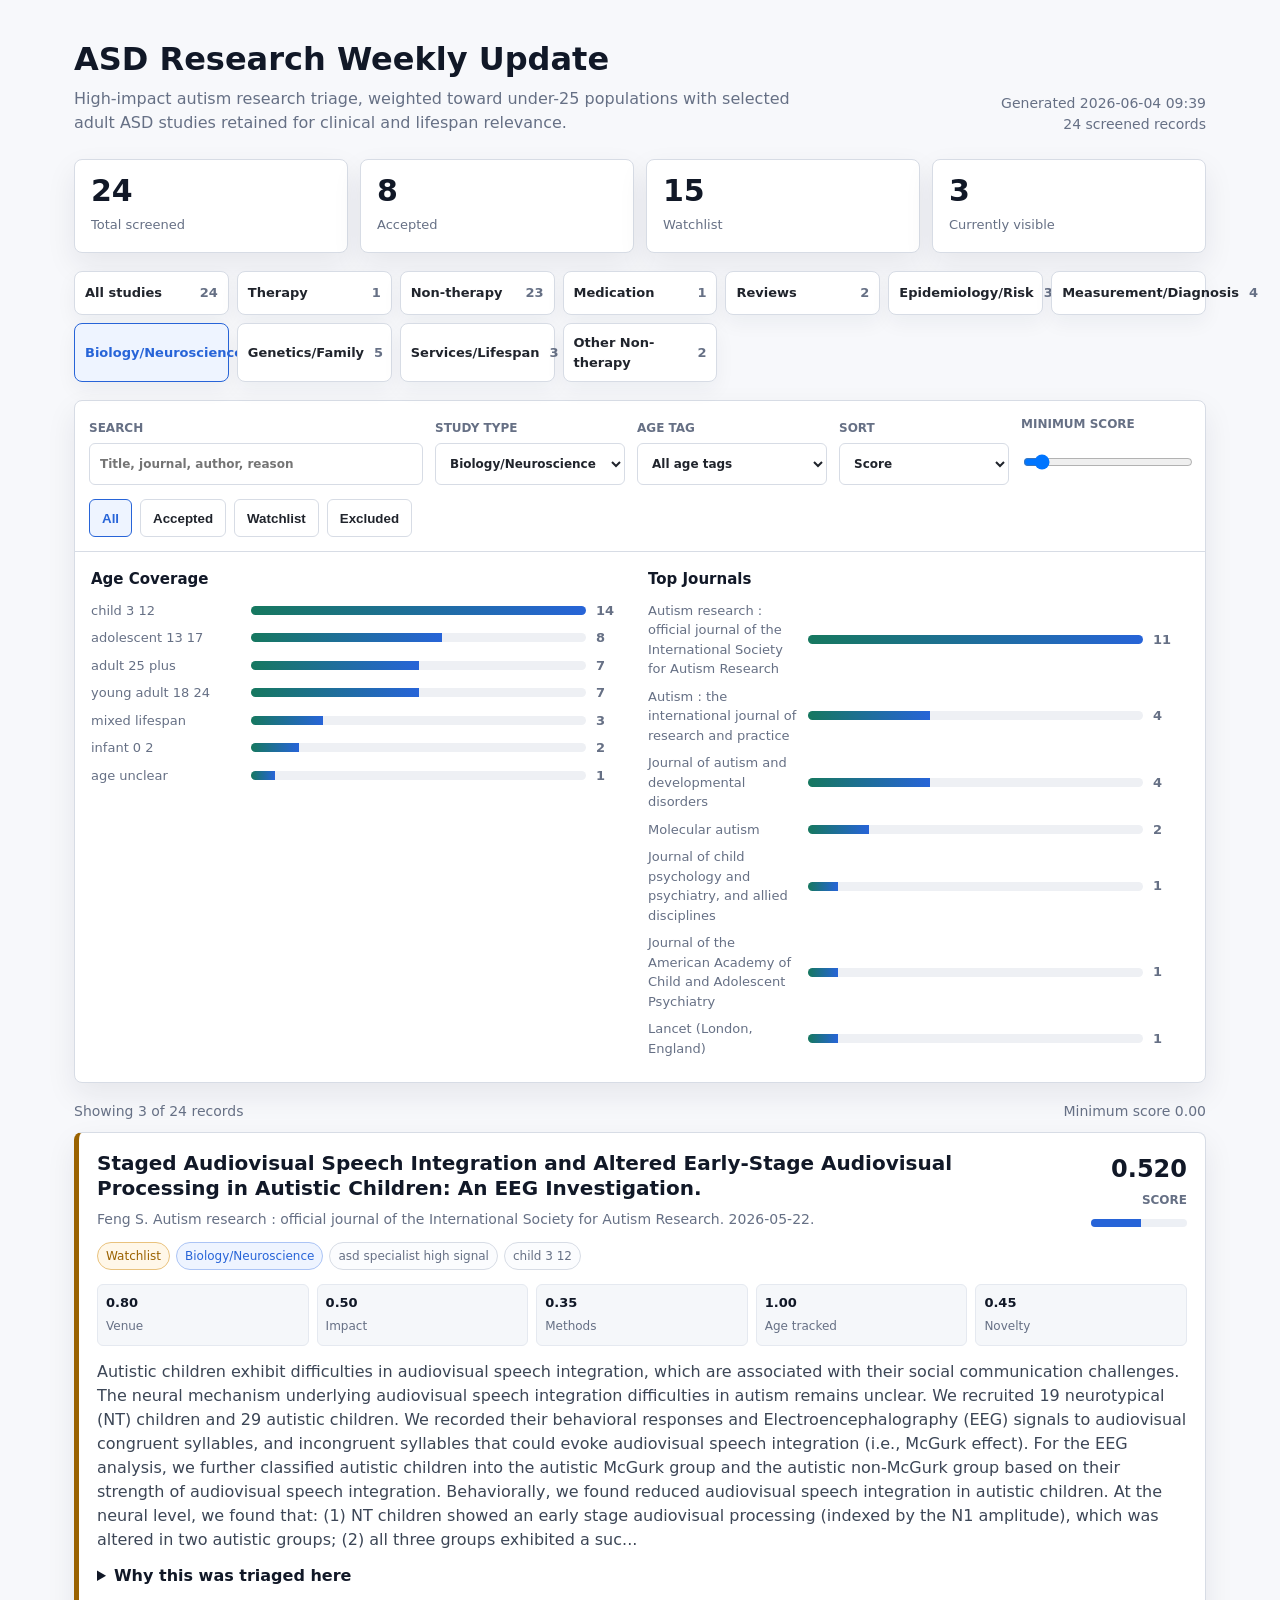
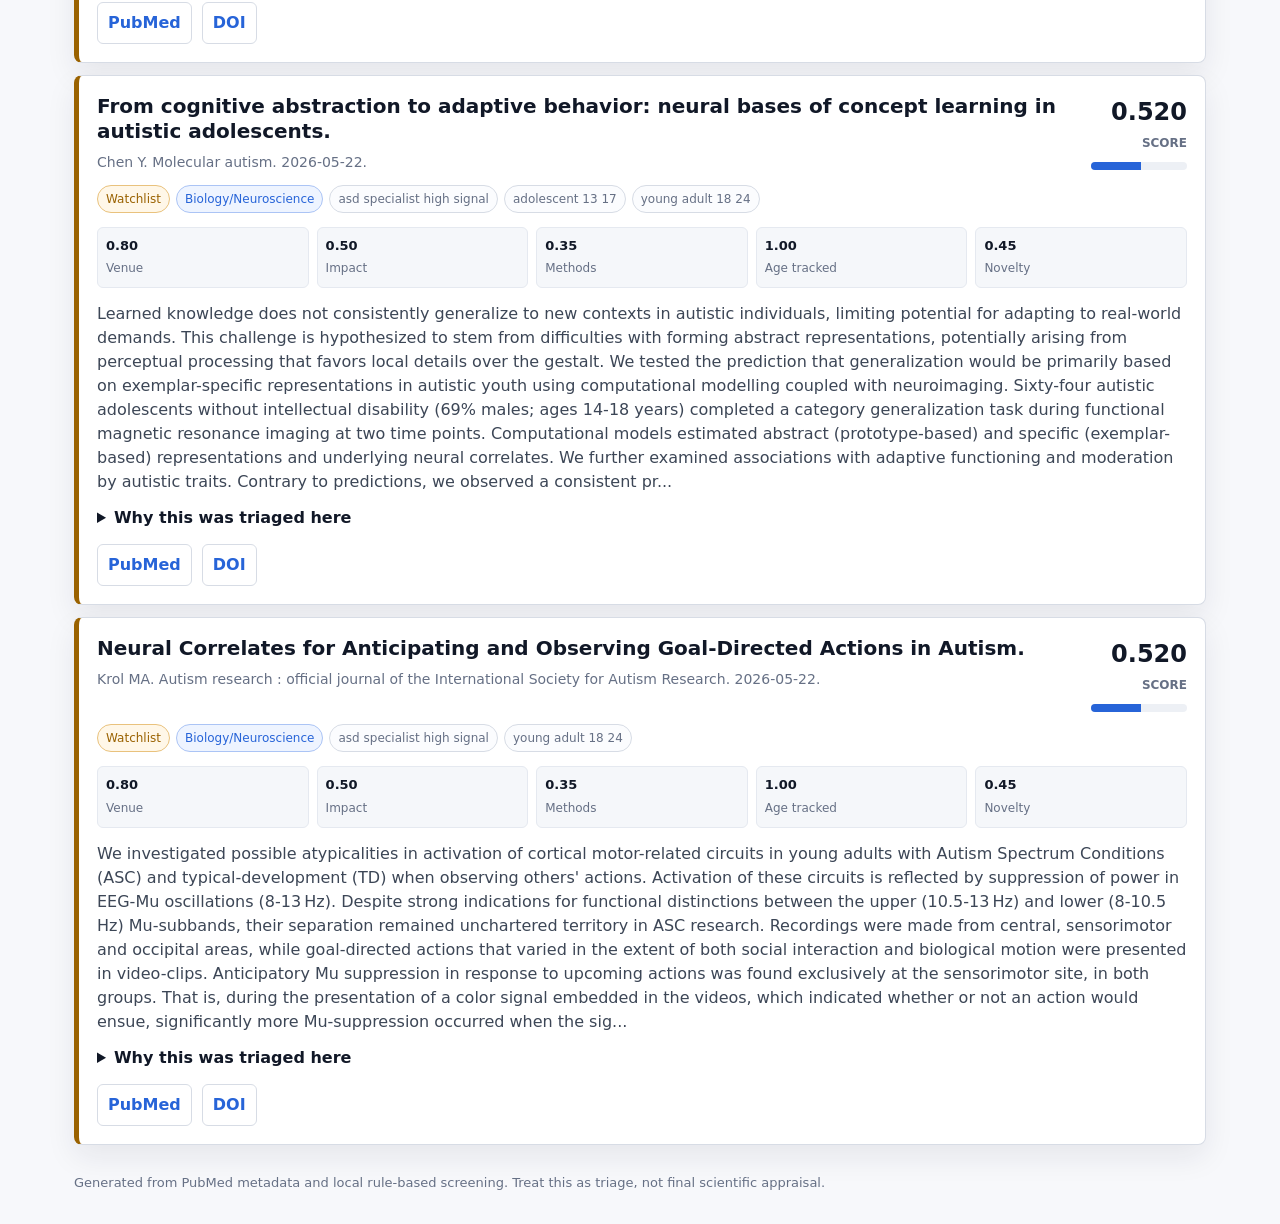
==== site/topics/biology-neuroscience/index.html @ d4d1366d "Add study type topic pages" ====
<!doctype html>
<html lang="en">
<head>
  <meta charset="utf-8">
  <meta name="viewport" content="width=device-width, initial-scale=1">
  <title>ASD Research Weekly Update: Biology/Neuroscience</title>
  <style>
    :root {
      --bg: #f7f8fb;
      --surface: #ffffff;
      --text: #20242c;
      --muted: #667085;
      --line: #d7dce5;
      --blue: #2764d8;
      --green: #16785f;
      --amber: #9a6200;
      --red: #b13d3d;
      --ink: #111827;
      --shadow: 0 12px 30px rgba(21, 31, 51, 0.08);
    }
    * { box-sizing: border-box; }
    body {
      margin: 0;
      background: var(--bg);
      color: var(--text);
      font-family: Inter, ui-sans-serif, system-ui, -apple-system, BlinkMacSystemFont, "Segoe UI", sans-serif;
      line-height: 1.5;
    }
    a { color: var(--blue); text-decoration: none; }
    a:hover { text-decoration: underline; }
    .shell { max-width: 1180px; margin: 0 auto; padding: 24px; }
    header {
      display: grid;
      grid-template-columns: minmax(0, 1.4fr) minmax(280px, 0.6fr);
      gap: 24px;
      align-items: end;
      padding: 18px 0 24px;
    }
    h1 { margin: 0; color: var(--ink); font-size: 32px; line-height: 1.1; letter-spacing: 0; }
    .subtitle { margin: 10px 0 0; color: var(--muted); max-width: 760px; }
    .meta { color: var(--muted); font-size: 14px; text-align: right; }
    .summary {
      display: grid;
      grid-template-columns: repeat(4, minmax(0, 1fr));
      gap: 12px;
      margin-bottom: 18px;
    }
    .metric {
      background: var(--surface);
      border: 1px solid var(--line);
      border-radius: 8px;
      padding: 16px;
      box-shadow: var(--shadow);
    }
    .metric b { display: block; color: var(--ink); font-size: 30px; line-height: 1; margin-bottom: 6px; }
    .metric span { color: var(--muted); font-size: 13px; }
    .panel {
      background: var(--surface);
      border: 1px solid var(--line);
      border-radius: 8px;
      box-shadow: var(--shadow);
      margin-bottom: 18px;
    }
    .tools {
      display: grid;
      grid-template-columns: minmax(220px, 1fr) 190px 190px 170px 170px;
      gap: 12px;
      padding: 14px;
      align-items: end;
    }
    .topic-nav {
      display: grid;
      grid-template-columns: repeat(auto-fit, minmax(150px, 1fr));
      gap: 8px;
      margin-bottom: 18px;
    }
    .topic-link {
      display: flex;
      justify-content: space-between;
      gap: 10px;
      align-items: center;
      min-height: 44px;
      padding: 9px 10px;
      background: var(--surface);
      border: 1px solid var(--line);
      border-radius: 8px;
      color: var(--text);
      box-shadow: 0 8px 20px rgba(21, 31, 51, 0.05);
    }
    .topic-link:hover { text-decoration: none; border-color: var(--blue); }
    .topic-link.active { border-color: var(--blue); background: #eef4ff; color: var(--blue); }
    .topic-link span { font-weight: 800; font-size: 13px; }
    .topic-link b { font-size: 13px; color: var(--muted); }
    label { display: grid; gap: 6px; color: var(--muted); font-size: 12px; font-weight: 700; text-transform: uppercase; }
    input, select {
      width: 100%;
      min-height: 42px;
      border: 1px solid var(--line);
      border-radius: 6px;
      padding: 9px 10px;
      color: var(--text);
      background: #fff;
      font: inherit;
    }
    .tabs { display: flex; flex-wrap: wrap; gap: 8px; padding: 0 14px 14px; }
    .tab {
      border: 1px solid var(--line);
      background: #fff;
      color: var(--text);
      min-height: 38px;
      border-radius: 6px;
      padding: 8px 12px;
      cursor: pointer;
      font-weight: 700;
    }
    .tab[aria-pressed="true"] { border-color: var(--blue); color: var(--blue); background: #eef4ff; }
    .chart { display: grid; grid-template-columns: 1fr 1fr; gap: 16px; padding: 16px; border-top: 1px solid var(--line); }
    .chart h2 { margin: 0 0 10px; font-size: 15px; color: var(--ink); }
    .bar-row { display: grid; grid-template-columns: 150px 1fr 36px; gap: 10px; align-items: center; margin: 8px 0; font-size: 13px; color: var(--muted); }
    .bar-track { height: 9px; background: #eef0f4; border-radius: 999px; overflow: hidden; }
    .bar { height: 100%; background: linear-gradient(90deg, var(--green), var(--blue)); }
    .result-line { display: flex; justify-content: space-between; gap: 16px; color: var(--muted); font-size: 14px; margin: 16px 0 10px; }
    .papers { display: grid; gap: 12px; }
    .paper {
      background: var(--surface);
      border: 1px solid var(--line);
      border-left: 5px solid var(--blue);
      border-radius: 8px;
      padding: 18px;
      box-shadow: var(--shadow);
    }
    .paper[data-bucket="accepted"] { border-left-color: var(--green); }
    .paper[data-bucket="watchlist"] { border-left-color: var(--amber); }
    .paper[data-bucket="excluded"] { border-left-color: var(--red); }
    .paper-head { display: grid; grid-template-columns: minmax(0, 1fr) 96px; gap: 16px; align-items: start; }
    .paper h2 { margin: 0; color: var(--ink); font-size: 20px; line-height: 1.25; letter-spacing: 0; }
    .citation { margin: 8px 0 0; color: var(--muted); font-size: 14px; }
    .score { text-align: right; }
    .score strong { display: block; font-size: 24px; color: var(--ink); }
    .score span { color: var(--muted); font-size: 12px; text-transform: uppercase; font-weight: 700; }
    .score-meter { margin-top: 8px; height: 8px; background: #edf0f5; border-radius: 999px; overflow: hidden; }
    .score-meter div { height: 100%; background: var(--blue); }
    .badges { display: flex; flex-wrap: wrap; gap: 6px; margin: 12px 0; }
    .badge { border: 1px solid var(--line); border-radius: 999px; padding: 4px 8px; font-size: 12px; color: var(--muted); background: #fbfcfe; }
    .badge.accepted { color: var(--green); border-color: #9ed5c5; background: #ecf8f4; }
    .badge.watchlist { color: var(--amber); border-color: #e9c27d; background: #fff7e8; }
    .badge.excluded { color: var(--red); border-color: #e6aaa7; background: #fff0f0; }
    .badge.study-type { color: var(--blue); border-color: #abc4f5; background: #eef4ff; }
    .breakdown { display: grid; grid-template-columns: repeat(5, minmax(0, 1fr)); gap: 8px; margin: 14px 0; }
    .breakdown div { background: #f5f7fa; border: 1px solid #e5e9f0; border-radius: 6px; padding: 8px; min-width: 0; }
    .breakdown b { display: block; font-size: 13px; color: var(--ink); }
    .breakdown span { color: var(--muted); font-size: 12px; }
    details { margin-top: 12px; }
    summary { cursor: pointer; font-weight: 800; color: var(--ink); }
    .reasons { margin: 8px 0 0; padding-left: 20px; color: var(--muted); }
    .abstract { color: #3c4656; margin: 12px 0 0; }
    .links { display: flex; flex-wrap: wrap; gap: 10px; margin-top: 14px; }
    .links a { border: 1px solid var(--line); border-radius: 6px; padding: 8px 10px; background: #fff; font-weight: 700; }
    .empty { padding: 32px; background: var(--surface); border: 1px solid var(--line); border-radius: 8px; text-align: center; color: var(--muted); }
    footer { color: var(--muted); font-size: 13px; padding: 28px 0 8px; }
    @media (max-width: 860px) {
      .shell { padding: 16px; }
      header, .summary, .chart, .tools, .paper-head, .breakdown { grid-template-columns: 1fr; }
      .meta, .score { text-align: left; }
      h1 { font-size: 27px; }
      .bar-row { grid-template-columns: 120px 1fr 32px; }
    }
  </style>
</head>
<body>
  <div class="shell">
    <header>
      <div>
        <h1>ASD Research Weekly Update</h1>
        <p class="subtitle">High-impact autism research triage, weighted toward under-25 populations with selected adult ASD studies retained for clinical and lifespan relevance.</p>
      </div>
      <div class="meta">
        <div>Generated 2026-06-04 09:39</div>
        <div>24 screened records</div>
      </div>
    </header>

    <section class="summary" aria-label="Screening summary">
      <div class="metric"><b>24</b><span>Total screened</span></div>
      <div class="metric"><b>8</b><span>Accepted</span></div>
      <div class="metric"><b>15</b><span>Watchlist</span></div>
      <div class="metric"><b id="visibleCount">24</b><span>Currently visible</span></div>
    </section>

    <nav class="topic-nav" aria-label="Study type pages">
      <a class="topic-link" href="../../" title="Every screened paper"><span>All studies</span><b>24</b></a>
<a class="topic-link" href="../../topics/therapy/" title="Behavioral, psychosocial, parent, school, or skills interventions"><span>Therapy</span><b>1</b></a>
<a class="topic-link" href="../../topics/non-therapy/" title="Medication, mechanisms, epidemiology, biomarkers, and services"><span>Non-therapy</span><b>23</b></a>
<a class="topic-link" href="../../topics/medication/" title="Drug, pharmacology, dose, and placebo-controlled medication studies"><span>Medication</span><b>1</b></a>
<a class="topic-link" href="../../topics/review-synthesis/" title="Systematic reviews, meta-analyses, and evidence syntheses"><span>Reviews</span><b>2</b></a>
<a class="topic-link" href="../../topics/epidemiology-risk/" title="Population, registry, exposure, prevalence, burden, and outcome studies"><span>Epidemiology/Risk</span><b>3</b></a>
<a class="topic-link" href="../../topics/measurement-diagnosis/" title="Screening, scales, diagnosis, validation, and phenotyping"><span>Measurement/Diagnosis</span><b>4</b></a>
<a class="topic-link active" href="../../topics/biology-neuroscience/" title="Brain, EEG, imaging, sensory, biomarker, and mechanism studies"><span>Biology/Neuroscience</span><b>3</b></a>
<a class="topic-link" href="../../topics/genetics-family/" title="Genetics, familial liability, and intergenerational studies"><span>Genetics/Family</span><b>5</b></a>
<a class="topic-link" href="../../topics/services-lifespan/" title="Healthcare, education, employment, quality of life, and adult-life studies"><span>Services/Lifespan</span><b>3</b></a>
<a class="topic-link" href="../../topics/other-non-therapy/" title="Relevant ASD studies outside the main non-therapy buckets"><span>Other Non-therapy</span><b>2</b></a>
    </nav>

    <section class="panel" aria-label="Research filters">
      <div class="tools">
        <label>Search
          <input id="searchInput" type="search" placeholder="Title, journal, author, reason">
        </label>
        <label>Study Type
          <select id="studyTypeFilter"></select>
        </label>
        <label>Age Tag
          <select id="ageFilter"></select>
        </label>
        <label>Sort
          <select id="sortSelect">
            <option value="score">Score</option>
            <option value="date">Publication date</option>
            <option value="journal">Journal</option>
          </select>
        </label>
        <label>Minimum Score
          <input id="scoreFilter" type="range" min="0" max="1" step="0.05" value="0">
        </label>
      </div>
      <div class="tabs" aria-label="Bucket filters">
        <button class="tab" data-bucket="all" aria-pressed="true">All</button>
        <button class="tab" data-bucket="accepted" aria-pressed="false">Accepted</button>
        <button class="tab" data-bucket="watchlist" aria-pressed="false">Watchlist</button>
        <button class="tab" data-bucket="excluded" aria-pressed="false">Excluded</button>
      </div>
      <div class="chart" aria-label="Screening charts">
        <div>
          <h2>Age Coverage</h2>
          <div id="ageChart"></div>
        </div>
        <div>
          <h2>Top Journals</h2>
          <div id="journalChart"></div>
        </div>
      </div>
    </section>

    <div class="result-line">
      <span id="filterSummary">Showing all records</span>
      <span id="scoreSummary">Minimum score 0.00</span>
    </div>

    <main id="paperList" class="papers" aria-live="polite"></main>
    <footer>Generated from PubMed metadata and local rule-based screening. Treat this as triage, not final scientific appraisal.</footer>
  </div>

  <script>
    window.RESEARCH_DATA = {"generated_at": "2026-06-04 09:39", "source_report": "reports/latest-weekly-digest.md", "counts": {"total": 24, "accepted": 8, "watchlist": 15, "excluded": 1}, "age_tags": [["child_3_12", 14], ["adolescent_13_17", 8], ["adult_25_plus", 7], ["young_adult_18_24", 7], ["mixed_lifespan", 3], ["infant_0_2", 2], ["age_unclear", 1]], "study_types": [{"slug": "all", "label": "All studies", "description": "Every screened paper", "count": 24}, {"slug": "therapy", "label": "Therapy", "description": "Behavioral, psychosocial, parent, school, or skills interventions", "count": 1}, {"slug": "non-therapy", "label": "Non-therapy", "description": "Medication, mechanisms, epidemiology, biomarkers, and services", "count": 23}, {"slug": "medication", "label": "Medication", "description": "Drug, pharmacology, dose, and placebo-controlled medication studies", "count": 1}, {"slug": "review-synthesis", "label": "Reviews", "description": "Systematic reviews, meta-analyses, and evidence syntheses", "count": 2}, {"slug": "epidemiology-risk", "label": "Epidemiology/Risk", "description": "Population, registry, exposure, prevalence, burden, and outcome studies", "count": 3}, {"slug": "measurement-diagnosis", "label": "Measurement/Diagnosis", "description": "Screening, scales, diagnosis, validation, and phenotyping", "count": 4}, {"slug": "biology-neuroscience", "label": "Biology/Neuroscience", "description": "Brain, EEG, imaging, sensory, biomarker, and mechanism studies", "count": 3}, {"slug": "genetics-family", "label": "Genetics/Family", "description": "Genetics, familial liability, and intergenerational studies", "count": 5}, {"slug": "services-lifespan", "label": "Services/Lifespan", "description": "Healthcare, education, employment, quality of life, and adult-life studies", "count": 3}, {"slug": "other-non-therapy", "label": "Other Non-therapy", "description": "Relevant ASD studies outside the main non-therapy buckets", "count": 2}], "top_journals": [["Autism research : official journal of the International Society for Autism Research", 11], ["Autism : the international journal of research and practice", 4], ["Journal of autism and developmental disorders", 4], ["Molecular autism", 2], ["Journal of child psychology and psychiatry, and allied disciplines", 1], ["Journal of the American Academy of Child and Adolescent Psychiatry", 1], ["Lancet (London, England)", 1]], "papers": [{"pmid": "42162607", "doi": "10.1016/j.jaac.2026.05.007", "title": "Pimavanserin for Irritability in Children and Adolescents With Autism Spectrum Disorder: Phase 2 Randomized Trial.", "journal": "Journal of the American Academy of Child and Adolescent Psychiatry", "journal_tier": "top_clinical_pediatric_psychiatry", "publication_date": "2026-05-19", "url": "https://pubmed.ncbi.nlm.nih.gov/42162607/", "authors": ["Bugarski-Kirola D", "Hofbauer RK", "Sameljak S", "Marco EJ", "Sumi\u0142a A", "Darwish M", "Ortiz S", "Liu IY", "Nunez R", "Zhang PH", "Arango C"], "first_author": "Bugarski-Kirola D", "publication_types": ["Journal Article"], "study_type_slug": "medication", "study_type_label": "Medication", "study_type_group": "non_therapy", "study_type_reason": "medication/pharmacology signal", "bucket": "accepted", "included": true, "overall_score": 0.9, "venue_score": 0.92, "article_impact_score": 0.85, "methods_quality_score": 1.0, "age_relevance_score": 1.0, "novelty_score": 0.6, "age_tags": ["adolescent_13_17", "child_3_12"], "reasons": ["journal tier top_clinical_pediatric_psychiatry: Journal of the American Academy of Child and Adolescent Psychiatry", "title/abstract indicates randomized trial", "study design signal: randomized", "matches primary under-25 interest", "novelty/importance signals: randomized"], "abstract_excerpt": "This study evaluated the efficacy and safety of pimavanserin in children and adolescents with irritability associated with autism spectrum disorder (ASD).\nIn this phase 2, randomized, double-masked, placebo-controlled study (NCT05523895), patients were randomized 1:1:1 to low-dose pimavanserin (5-12 years, 10 mg/day; 13-17 years, 20 mg/day), high-dose pimavanserin (5-12 years, 20 mg/day; 13-17 years, 34 mg/day), or placebo for 6 weeks, followed by a 30-day follow-up period. The primary endpoint was the change from baseline at week 6 in the caregiver-rated Aberrant Behavior Checklist-Irritability (ABC-I) subscale score. Key secondary endpoints included week 6 change from baseline in CGI-Severity irritability score, CGI-Improvement irritability score, Repetitive Behavior Scale-Revised, Vineland Adaptive Behavior Scales-Socialization subscale score, and the Caregiver Strain Questionnaire. Treatment-emergent adverse events (TEAEs) were assessed.\nA total of 216 (93.1%) randomized patients c...", "screened_at": "2026-06-04 16:30:35"}, {"pmid": "42167272", "doi": "10.1016/S0140-6736(26)00519-2", "title": "Updated trends in the global prevalence and burden of mental disorders, 1990-2023: a systematic analysis for the Global Burden of Disease Study 2023.", "journal": "Lancet (London, England)", "journal_tier": "elite_general_or_translational", "publication_date": "2026-05-23", "url": "https://pubmed.ncbi.nlm.nih.gov/42167272/", "authors": ["GBD 2023 Mental Disorder Collaborators"], "first_author": "GBD 2023 Mental Disorder Collaborators", "publication_types": ["Journal Article", "Systematic Review"], "study_type_slug": "review-synthesis", "study_type_label": "Reviews", "study_type_group": "non_therapy", "study_type_reason": "review or synthesis signal", "bucket": "accepted", "included": true, "overall_score": 0.875, "venue_score": 1.0, "article_impact_score": 0.8, "methods_quality_score": 0.95, "age_relevance_score": 0.3, "novelty_score": 0.45, "age_tags": ["age_unclear"], "reasons": ["journal tier elite_general_or_translational: Lancet (London, England)", "publication type is systematic review", "study design signal: systematic review", "age group unclear from title/abstract", "no strong novelty signal in local MVP"], "abstract_excerpt": "The 2023 iteration of the Global Burden of Diseases, Injuries, and Risk Factors Study (GBD) estimated prevalence, incidence, and health burden for 375 diseases and injuries, including 12 mental disorders. We assess past, current, and emerging trends in the prevalence and burden of mental disorders across sexes and age groups, for 21 regions, 204 countries and territories, and by Socio-demographic Index (SDI) quintile, from 1990 to 2023.\nMental disorders included in GBD 2023 were anxiety disorders, major depressive disorder, dysthymia, bipolar disorder, schizophrenia, autism spectrum disorders, conduct disorder, attention-deficit hyperactivity disorder, anorexia nervosa, bulimia nervosa, idiopathic developmental intellectual disability, and a residual category of other mental disorders. A literature review identified epidemiological data for each disorder. These were analysed via a Bayesian meta-regression to estimate prevalence by disorder, sex, age, location, and year. Disorder-specif...", "screened_at": "2026-06-04 16:30:35"}, {"pmid": "42144892", "doi": "10.1002/aur.70275", "title": "Auditory Sensitivity in Autism: A Systematic Review of Mismatch Negativity and Mismatch Field Responses.", "journal": "Autism research : official journal of the International Society for Autism Research", "journal_tier": "asd_specialist_high_signal", "publication_date": "2026-05-17", "url": "https://pubmed.ncbi.nlm.nih.gov/42144892/", "authors": ["Cacciato-Salcedo S", "Jaokar S", "Ingham NJ", "Malmierca MS", "Petrinovic MM"], "first_author": "Cacciato-Salcedo S", "publication_types": ["Journal Article", "Review"], "study_type_slug": "review-synthesis", "study_type_label": "Reviews", "study_type_group": "non_therapy", "study_type_reason": "review or synthesis signal", "bucket": "accepted", "included": true, "overall_score": 0.842, "venue_score": 0.8, "article_impact_score": 0.8, "methods_quality_score": 0.95, "age_relevance_score": 0.95, "novelty_score": 0.65, "age_tags": ["adolescent_13_17", "adult_25_plus", "child_3_12", "mixed_lifespan"], "reasons": ["journal tier asd_specialist_high_signal: Autism research : official journal of the International Society for Autism Research", "title/abstract indicates systematic review", "study design signal: systematic review", "mentions both under-25 and adult-relevant terms", "novelty/importance signals: longitudinal, biomarker"], "abstract_excerpt": "Auditory mismatch responses-mismatch negativity (MMN) and mismatch fields (MMF)-are well established electrophysiological markers of automatic auditory discrimination supported by short-term sensory memory. These responses, typically elicited using passive oddball paradigms, are increasingly used to investigate sensory and language processing in autism. This systematic review synthesizes findings from 55 studies comparing MMN and MMF responses in autistic and typically developing (TD) individuals across childhood, adolescence, and adulthood. Using the Synthesis Without Meta-analysis (SWiM) framework, we identified consistent evidence for smaller MMN amplitudes and reduced MMF power in autistic children and adolescents relative to TD peers, particularly in response to frequency, duration, and speech-based deviants. Studies also frequently reported longer mismatch latencies in autistic participants and associated these delays with language difficulties and heightened auditory sensitivity...", "screened_at": "2026-06-04 16:30:35"}, {"pmid": "42171963", "doi": "10.1007/s10803-026-07347-8", "title": "Risk of Autism Spectrum Disorder and Attention-Deficit/Hyperactivity Disorder in Children With Hypoxic-Ischemic Encephalopathy.", "journal": "Journal of autism and developmental disorders", "journal_tier": "asd_specialist_high_signal", "publication_date": "2026-05-22", "url": "https://pubmed.ncbi.nlm.nih.gov/42171963/", "authors": ["Chow SCW", "Wang Y", "Leung OLK", "Liang LS", "Soo MT", "Jalal K", "Wong SCM", "Lee TMC", "Tso WWY"], "first_author": "Chow SCW", "publication_types": ["Journal Article"], "study_type_slug": "epidemiology-risk", "study_type_label": "Epidemiology/Risk", "study_type_group": "non_therapy", "study_type_reason": "population, registry, exposure, or risk signal", "bucket": "accepted", "included": true, "overall_score": 0.786, "venue_score": 0.8, "article_impact_score": 0.75, "methods_quality_score": 0.85, "age_relevance_score": 1.0, "novelty_score": 0.6, "age_tags": ["child_3_12", "infant_0_2"], "reasons": ["journal tier asd_specialist_high_signal: Journal of autism and developmental disorders", "large dataset or consortium signal in title/abstract", "study design signal: cohort", "matches primary under-25 interest", "novelty/importance signals: population-based"], "abstract_excerpt": "This study investigated the risk of ASD and ADHD in children who have survived hypoxic-ischemic encephalopathy (HIE), one of the common conditions during birth resulting in neonatal brain injury.\nA population-based cohort study analyzed electronic medical records of term infants with HIE born in public hospital in Hong Kong from 1st January 2004 to 31st December 2018 with followed-up until 31st Dec 2024. The association of HIE with ADHD and ASD was examined using log-binomial regression models adjusting sequentially for age, sex, and socioeconomic status (SES).\nA total of 533,230 children were included of which 349 cases had a diagnosis of HIE. Compared to children without history of HIE, the RR of ADHD in children with HIE was 1.94 (CI 1.40-2.68, p\u2009\u003c\u20090.001) in the unadjusted model, 1.83 (CI 1.32, 2.52, p\u2009\u003c\u20090.001) when adjusting for age & sex, and 1.84 (CI 1.34, 2.55, p\u2009\u003c\u20090.001) when adjusting for age, sex and socioeconomic status (SES). The relationship between ASD and HIE did not rea...", "screened_at": "2026-06-04 16:30:35"}, {"pmid": "42171964", "doi": "10.1007/s10803-026-07363-8", "title": "Factor Structure and Longitudinal Measurement Invariance of the Psychopathology in Autism Checklist.", "journal": "Journal of autism and developmental disorders", "journal_tier": "asd_specialist_high_signal", "publication_date": "2026-05-22", "url": "https://pubmed.ncbi.nlm.nih.gov/42171964/", "authors": ["Kildahl AN", "Halvorsen MB", "Hellerud JMA", "Helverschou SB"], "first_author": "Kildahl AN", "publication_types": ["Journal Article"], "study_type_slug": "measurement-diagnosis", "study_type_label": "Measurement/Diagnosis", "study_type_group": "non_therapy", "study_type_reason": "measurement, screening, or diagnosis signal", "bucket": "accepted", "included": true, "overall_score": 0.75, "venue_score": 0.8, "article_impact_score": 0.5, "methods_quality_score": 0.9, "age_relevance_score": 0.95, "novelty_score": 0.6, "age_tags": ["adolescent_13_17", "adult_25_plus", "mixed_lifespan", "young_adult_18_24"], "reasons": ["journal tier asd_specialist_high_signal: Journal of autism and developmental disorders", "article-level impact not yet enriched", "study design signal: longitudinal", "moderate sample size signal: n=201", "mentions both under-25 and adult-relevant terms", "novelty/importance signals: longitudinal"], "abstract_excerpt": "The Psychopathology in Autism Checklist (PAC) was developed to screen for mental health disorders in autistic adults with intellectual disabilities, focusing on identifying common mental health symptoms that do not overlap with autism characteristics. The current study aims to examine the factor structure and longitudinal measurement invariance of the PAC.\nExisting data from a longitudinal multicentre study of mental health treatment in autistic individuals with intellectual disabilities were used. The PAC factor structure was examined using intake data (n\u2009=\u2009201, 60 females, aged 13-68) and the longitudinal measurement invariance was explored using data across the study's three time points (intake, end of treatment, follow-up; n\u2009=\u2009173, 56 females, aged 13-68).\nThe four disorder-specific subscales of the PAC (psychosis, depression, anxiety, obsessive-compulsive disorder [OCD]) showed an acceptable but suboptimal fit, while the inclusion of the general adjustment problems (GAP) subscale ...", "screened_at": "2026-06-04 16:30:35"}, {"pmid": "42129634", "doi": "10.1177/13623613261446878", "title": "Longitudinal Association Between Social Support and Quality of Life Among Middle-Aged and Older Autistic Adults.", "journal": "Autism : the international journal of research and practice", "journal_tier": "asd_specialist_high_signal", "publication_date": "2026-06-01", "url": "https://pubmed.ncbi.nlm.nih.gov/42129634/", "authors": ["Song W", "McQuaid GA", "Charlton RA", "Wallace GL"], "first_author": "Song W", "publication_types": ["Journal Article", "Research Support, Non-U.S. Gov't"], "study_type_slug": "services-lifespan", "study_type_label": "Services/Lifespan", "study_type_group": "non_therapy", "study_type_reason": "services, quality-of-life, education, or adult-life signal", "bucket": "accepted", "included": true, "overall_score": 0.736, "venue_score": 0.8, "article_impact_score": 0.5, "methods_quality_score": 0.85, "age_relevance_score": 0.7, "novelty_score": 0.65, "age_tags": ["adult_25_plus"], "reasons": ["journal tier asd_specialist_high_signal: Autism : the international journal of research and practice", "article-level impact not yet enriched", "study design signal: longitudinal", "matches adult ASD companion interest", "novelty/importance signals: first, longitudinal"], "abstract_excerpt": "Social support is positively associated with quality of life (QoL) in autistic people, yet almost all evidence is cross-sectional and focused on younger adults. We examined 2-year longitudinal survey data from 209 autistic adults aged \u2a7e40\u2009years living in the United States, all recruited via the Research Match service of Simons Powering Autism Research for Knowledge. Participants self-reported their general QoL, autism-specific QoL, and social support (subjective support, instrumental support, and social interaction). Cross-lagged panel models tested bidirectional associations. Mean scores increased from Time 1 to Time 2 for the general QoL and autism-specific QoL, while social support was mostly stable. Higher baseline general QoL predicted greater subjective support later, whereas baseline subjective support did not predict later general QoL. A reciprocal relationship emerged between autism-specific QoL and subjective support. Unexpectedly, baseline instrumental support predicted lowe...", "screened_at": "2026-06-04 16:30:35"}, {"pmid": "42141457", "doi": "10.1186/s13229-026-00720-5", "title": "Subclinical neuropsychiatric trait variation in parents of children with autism spectrum disorder: a cohort study.", "journal": "Molecular autism", "journal_tier": "asd_specialist_high_signal", "publication_date": "2026-05-15", "url": "https://pubmed.ncbi.nlm.nih.gov/42141457/", "authors": ["Mullin LJ", "Xia K", "Wang J", "Lee CM", "Buscher TG", "Lasch C", "Burrows CA", "Elison JT", "Shen MD", "Dager SR", "Estes AM", "Hazlett HC", "Marrus N", "Pandey J", "Schultz RT", "St John T", "Zwaigenbaum L", "Constantino JN", "Piven J", "Girault JB"], "first_author": "Mullin LJ", "publication_types": ["Journal Article"], "study_type_slug": "genetics-family", "study_type_label": "Genetics/Family", "study_type_group": "non_therapy", "study_type_reason": "genetic, familial, or intergenerational signal", "bucket": "accepted", "included": true, "overall_score": 0.731, "venue_score": 0.8, "article_impact_score": 0.5, "methods_quality_score": 0.85, "age_relevance_score": 1.0, "novelty_score": 0.6, "age_tags": ["child_3_12"], "reasons": ["journal tier asd_specialist_high_signal: Molecular autism", "article-level impact not yet enriched", "study design signal: cohort", "matches primary under-25 interest", "novelty/importance signals: longitudinal"], "abstract_excerpt": "Many neuropsychiatric conditions share overlapping features underpinned by shared genetics. In this study, we examined the co-aggregation of sub-threshold variation in neuropsychiatric phenotypes in biological parents of autistic children to provide insights into the intergenerational transmission of genetic liability for autism.\nAutistic, neuropsychiatric (i.e., anxiety, depression, ADHD), and cognitive traits were characterized in biological parents of children enrolled in a longitudinal developmental study: 189 families of autistic children and 100 families with no autistic children were included. Families were further characterized as having only one (simplex) or more than one (multiplex) autistic child. Maternal and paternal traits were compared across groups using analysis of variance. Between-parent and within-parent correlations across trait domains examined patterns of familial trait aggregation and assessed shared versus unique contributions to the inheritance of autism. Logi...", "screened_at": "2026-06-04 16:30:35"}, {"pmid": "42124397", "doi": "10.1002/aur.70274", "title": "Visual Search Performance in Children With ASD: A Combined Case-Control and Longitudinal Study.", "journal": "Autism research : official journal of the International Society for Autism Research", "journal_tier": "asd_specialist_high_signal", "publication_date": "2026-05-12", "url": "https://pubmed.ncbi.nlm.nih.gov/42124397/", "authors": ["Raji N", "Todorova I", "Polzer L", "Kleber SK", "Lemler C", "Schnettler L", "Kitzerow-Cleven J", "Kim Z", "Freitag CM", "Bast N"], "first_author": "Raji N", "publication_types": ["Journal Article"], "study_type_slug": "genetics-family", "study_type_label": "Genetics/Family", "study_type_group": "non_therapy", "study_type_reason": "genetic, familial, or intergenerational signal", "bucket": "accepted", "included": true, "overall_score": 0.731, "venue_score": 0.8, "article_impact_score": 0.5, "methods_quality_score": 0.85, "age_relevance_score": 1.0, "novelty_score": 0.6, "age_tags": ["child_3_12"], "reasons": ["journal tier asd_specialist_high_signal: Autism research : official journal of the International Society for Autism Research", "article-level impact not yet enriched", "study design signal: cohort", "matches primary under-25 interest", "novelty/importance signals: longitudinal"], "abstract_excerpt": "Autism Spectrum Disorder (ASD) is associated with altered attentional function. This has been associated with enhanced visual search performance. Addressing a gap in the literature, we investigate the longitudinal development of visual search alongside ASD symptoms. Using eye-tracking, we studied performance in a single-feature visual search task with visual search accuracy and time to target. We investigated preschoolers with ASD (n\u2009=\u200960, age\u2009=\u200947\u2009months) and a cohort of developmental age-matched typically developing (TD) children (n\u2009=\u200950, age\u2009=\u200935\u2009months) at baseline and after approximately 3\u2009years. We further explored associations of visual search performance with parent-reported ASD symptom domains. Both groups showed similar visual search accuracy and time to target at baseline. At the 3-year follow-up, the ASD group showed significantly lower visual search accuracy and shorter time to target than the TD group. Within the ASD cohort, higher accuracy and shorter time to target were...", "screened_at": "2026-06-04 16:30:35"}, {"pmid": "42152716", "doi": "10.1177/13623613261441734", "title": "Language Use Preferences in a Culturally Diverse, Multiethnic, and Multilingual Autism Community in Singapore.", "journal": "Autism : the international journal of research and practice", "journal_tier": "asd_specialist_high_signal", "publication_date": "2026-05-18", "url": "https://pubmed.ncbi.nlm.nih.gov/42152716/", "authors": ["Suhumaran S", "Aishworiya R", "Wong CM"], "first_author": "Suhumaran S", "publication_types": ["Journal Article"], "study_type_slug": "other-non-therapy", "study_type_label": "Other Non-therapy", "study_type_group": "non_therapy", "study_type_reason": "no more specific study-type signal", "bucket": "watchlist", "included": false, "overall_score": 0.614, "venue_score": 0.8, "article_impact_score": 0.5, "methods_quality_score": 0.55, "age_relevance_score": 0.7, "novelty_score": 0.6, "age_tags": ["adult_25_plus"], "reasons": ["journal tier asd_specialist_high_signal: Autism : the international journal of research and practice", "article-level impact not yet enriched", "study design signal: cross-sectional", "matches adult ASD companion interest", "novelty/importance signals: first"], "abstract_excerpt": "There is an emerging understanding of diverse language preferences in autism among stakeholders, including that for identity-first language (IFL) versus person-first language (PFL). We aimed to understand preferences regarding language use in racially and culturally diverse Singapore. A cross-sectional study was completed by autistic adults, caregivers of autistic individuals, and professionals working in the autism field. The questionnaire comprised commonly used terms in autism, which respondents rated from 1 (", "screened_at": "2026-06-04 16:30:35"}, {"pmid": "42138801", "doi": "10.1007/s10803-026-07357-6", "title": "Do ADHD Symptom Clusters Moderate the Association Between Autistic Traits & Error-Related Negativity in Children With and Without Autism?: An EEG/ERP Study.", "journal": "Journal of autism and developmental disorders", "journal_tier": "asd_specialist_high_signal", "publication_date": "2026-05-15", "url": "https://pubmed.ncbi.nlm.nih.gov/42138801/", "authors": ["Soto EF", "Shuter M", "Shea N", "Schiros A", "Nord J", "Kuo YC", "Sun H", "Antshel K", "Russo N"], "first_author": "Soto EF", "publication_types": ["Journal Article"], "study_type_slug": "genetics-family", "study_type_label": "Genetics/Family", "study_type_group": "non_therapy", "study_type_reason": "genetic, familial, or intergenerational signal", "bucket": "watchlist", "included": false, "overall_score": 0.536, "venue_score": 0.8, "article_impact_score": 0.5, "methods_quality_score": 0.35, "age_relevance_score": 1.0, "novelty_score": 0.6, "age_tags": ["child_3_12"], "reasons": ["journal tier asd_specialist_high_signal: Journal of autism and developmental disorders", "article-level impact not yet enriched", "study design unclear from title/abstract", "matches primary under-25 interest", "novelty/importance signals: first"], "abstract_excerpt": "This study aims to address existing mixed findings in the event-related potential error-monitoring (i.e., error-related negativity; ERN) literature in children with autism spectrum disorders (autism). This study is the first to examine the moderating roles of parent-reported attention-deficit/hyperactivity disorder (ADHD) symptoms (i.e., inattention/hyperactivityimpulsivity) on the relation between autistic traits and the ERN/\u0394ERN in children with and without autism.\nData was collected from 40 children (10-17\u00a0years of age) diagnosed with (n\u2009=\u200917) and without (n\u2009=\u200923) autism matched on age and IQ. Participants completed a flanker task while ERPs were measured. Autistic traits were measured on the Autism Quotient, while ADHD symptoms of inattention and hyperactivity-impulsivity were assessed via parent report on the BASC-2/3 Attention Problems and Hyperactivity subscales. Four moderation models were conducted examining the separate effects of each ADHD symptom cluster on autistic traits ...", "screened_at": "2026-06-04 16:30:35"}, {"pmid": "42185743", "doi": "10.1002/aur.70284", "title": "Informational and Normative Influence on Conformity in Autism.", "journal": "Autism research : official journal of the International Society for Autism Research", "journal_tier": "asd_specialist_high_signal", "publication_date": "2026-05-25", "url": "https://pubmed.ncbi.nlm.nih.gov/42185743/", "authors": ["Kobayashi A", "Makino T", "Mizuno Y", "Kosaka H", "Izuma K"], "first_author": "Kobayashi A", "publication_types": ["Journal Article"], "study_type_slug": "other-non-therapy", "study_type_label": "Other Non-therapy", "study_type_group": "non_therapy", "study_type_reason": "no more specific study-type signal", "bucket": "watchlist", "included": false, "overall_score": 0.52, "venue_score": 0.8, "article_impact_score": 0.5, "methods_quality_score": 0.35, "age_relevance_score": 0.7, "novelty_score": 0.45, "age_tags": ["adult_25_plus"], "reasons": ["journal tier asd_specialist_high_signal: Autism research : official journal of the International Society for Autism Research", "article-level impact not yet enriched", "study design unclear from title/abstract", "matches adult ASD companion interest", "no strong novelty signal in local MVP"], "abstract_excerpt": "This preregistered study examined whether adults with autism spectrum disorder (ASD) show reduced social conformity and whether any such reduction depends on the type of social influence. Social conformity-the tendency to adjust one's judgments to align with those of others-is typically driven by normative (acceptance-seeking) and informational (accuracy-seeking) motives. Thirty adults with ASD and 30 matched neurotypical (NT) adults completed two tasks: a preference rating task indexing normative influence, and a dot-counting task indexing informational influence with monetary rewards. Contrary to our predictions, adults with ASD conformed as much as NT adults in the preference rating task but showed significantly reduced conformity in the dot-counting task. Exploratory analyses indicated that this reduction was driven by a distinct subgroup of nine adults with ASD who never revised their initial estimates despite informative social cues, resulting in poorer accuracy and lower rewards...", "screened_at": "2026-06-04 16:30:35"}, {"pmid": "42175587", "doi": "10.1002/aur.70273", "title": "Staged Audiovisual Speech Integration and Altered Early-Stage Audiovisual Processing in Autistic Children: An EEG Investigation.", "journal": "Autism research : official journal of the International Society for Autism Research", "journal_tier": "asd_specialist_high_signal", "publication_date": "2026-05-22", "url": "https://pubmed.ncbi.nlm.nih.gov/42175587/", "authors": ["Feng S", "Li B", "Ni W", "Hoi SP", "Li X", "Zhang J", "Wang Q", "Chen L", "Yi L"], "first_author": "Feng S", "publication_types": ["Journal Article"], "study_type_slug": "biology-neuroscience", "study_type_label": "Biology/Neuroscience", "study_type_group": "non_therapy", "study_type_reason": "brain, sensory, biomarker, or mechanism signal", "bucket": "watchlist", "included": false, "overall_score": 0.52, "venue_score": 0.8, "article_impact_score": 0.5, "methods_quality_score": 0.35, "age_relevance_score": 1.0, "novelty_score": 0.45, "age_tags": ["child_3_12"], "reasons": ["journal tier asd_specialist_high_signal: Autism research : official journal of the International Society for Autism Research", "article-level impact not yet enriched", "study design unclear from title/abstract", "matches primary under-25 interest", "no strong novelty signal in local MVP"], "abstract_excerpt": "Autistic children exhibit difficulties in audiovisual speech integration, which are associated with their social communication challenges. The neural mechanism underlying audiovisual speech integration difficulties in autism remains unclear. We recruited 19 neurotypical (NT) children and 29 autistic children. We recorded their behavioral responses and Electroencephalography (EEG) signals to audiovisual congruent syllables, and incongruent syllables that could evoke audiovisual speech integration (i.e., McGurk effect). For the EEG analysis, we further classified autistic children into the autistic McGurk group and the autistic non-McGurk group based on their strength of audiovisual speech integration. Behaviorally, we found reduced audiovisual speech integration in autistic children. At the neural level, we found that: (1) NT children showed an early stage audiovisual processing (indexed by the N1 amplitude), which was altered in two autistic groups; (2) all three groups exhibited a suc...", "screened_at": "2026-06-04 16:30:35"}, {"pmid": "42174656", "doi": "10.1186/s13229-026-00721-4", "title": "From cognitive abstraction to adaptive behavior: neural bases of concept learning in autistic adolescents.", "journal": "Molecular autism", "journal_tier": "asd_specialist_high_signal", "publication_date": "2026-05-22", "url": "https://pubmed.ncbi.nlm.nih.gov/42174656/", "authors": ["Chen Y", "Hawkins B", "Puckett H", "Sharp K", "Lopez A", "Zeithamova D", "Xie H", "Verbalis A", "VanMeter AS", "Gaillard WD", "Kenworthy L", "Vaidya CJ"], "first_author": "Chen Y", "publication_types": ["Journal Article"], "study_type_slug": "biology-neuroscience", "study_type_label": "Biology/Neuroscience", "study_type_group": "non_therapy", "study_type_reason": "brain, sensory, biomarker, or mechanism signal", "bucket": "watchlist", "included": false, "overall_score": 0.52, "venue_score": 0.8, "article_impact_score": 0.5, "methods_quality_score": 0.35, "age_relevance_score": 1.0, "novelty_score": 0.45, "age_tags": ["adolescent_13_17", "young_adult_18_24"], "reasons": ["journal tier asd_specialist_high_signal: Molecular autism", "article-level impact not yet enriched", "study design unclear from title/abstract", "matches primary under-25 interest", "no strong novelty signal in local MVP"], "abstract_excerpt": "Learned knowledge does not consistently generalize to new contexts in autistic individuals, limiting potential for adapting to real-world demands. This challenge is hypothesized to stem from difficulties with forming abstract representations, potentially arising from perceptual processing that favors local details over the gestalt. We tested the prediction that generalization would be primarily based on exemplar-specific representations in autistic youth using computational modelling coupled with neuroimaging.\nSixty-four autistic adolescents without intellectual disability (69% males; ages 14-18 years) completed a category generalization task during functional magnetic resonance imaging at two time points. Computational models estimated abstract (prototype-based) and specific (exemplar-based) representations and underlying neural correlates. We further examined associations with adaptive functioning and moderation by autistic traits.\nContrary to predictions, we observed a consistent pr...", "screened_at": "2026-06-04 16:30:35"}, {"pmid": "42174407", "doi": "10.1002/aur.70272", "title": "Neural Correlates for Anticipating and Observing Goal-Directed Actions in Autism.", "journal": "Autism research : official journal of the International Society for Autism Research", "journal_tier": "asd_specialist_high_signal", "publication_date": "2026-05-22", "url": "https://pubmed.ncbi.nlm.nih.gov/42174407/", "authors": ["Krol MA", "Skodova T", "Jellema T"], "first_author": "Krol MA", "publication_types": ["Journal Article"], "study_type_slug": "biology-neuroscience", "study_type_label": "Biology/Neuroscience", "study_type_group": "non_therapy", "study_type_reason": "brain, sensory, biomarker, or mechanism signal", "bucket": "watchlist", "included": false, "overall_score": 0.52, "venue_score": 0.8, "article_impact_score": 0.5, "methods_quality_score": 0.35, "age_relevance_score": 1.0, "novelty_score": 0.45, "age_tags": ["young_adult_18_24"], "reasons": ["journal tier asd_specialist_high_signal: Autism research : official journal of the International Society for Autism Research", "article-level impact not yet enriched", "study design unclear from title/abstract", "matches primary under-25 interest", "no strong novelty signal in local MVP"], "abstract_excerpt": "We investigated possible atypicalities in activation of cortical motor-related circuits in young adults with Autism Spectrum Conditions (ASC) and typical-development (TD) when observing others' actions. Activation of these circuits is reflected by suppression of power in EEG-Mu oscillations (8-13\u2009Hz). Despite strong indications for functional distinctions between the upper (10.5-13\u2009Hz) and lower (8-10.5\u2009Hz) Mu-subbands, their separation remained unchartered territory in ASC research. Recordings were made from central, sensorimotor and occipital areas, while goal-directed actions that varied in the extent of both social interaction and biological motion were presented in video-clips. Anticipatory Mu suppression in response to upcoming actions was found exclusively at the sensorimotor site, in both groups. That is, during the presentation of a color signal embedded in the videos, which indicated whether or not an action would ensue, significantly more Mu-suppression occurred when the sig...", "screened_at": "2026-06-04 16:30:35"}, {"pmid": "42163528", "doi": "10.1002/aur.70276", "title": "Examining the Validity and Reliability of Evaluation in Ayres Sensory Integration Data Collected With Autistic Children: A Rasch Analysis.", "journal": "Autism research : official journal of the International Society for Autism Research", "journal_tier": "asd_specialist_high_signal", "publication_date": "2026-05-20", "url": "https://pubmed.ncbi.nlm.nih.gov/42163528/", "authors": ["Grady-Dominguez P", "Bundy AC", "Mailloux Z", "Schaaf RC"], "first_author": "Grady-Dominguez P", "publication_types": ["Journal Article"], "study_type_slug": "measurement-diagnosis", "study_type_label": "Measurement/Diagnosis", "study_type_group": "non_therapy", "study_type_reason": "measurement, screening, or diagnosis signal", "bucket": "watchlist", "included": false, "overall_score": 0.52, "venue_score": 0.8, "article_impact_score": 0.5, "methods_quality_score": 0.35, "age_relevance_score": 1.0, "novelty_score": 0.45, "age_tags": ["child_3_12"], "reasons": ["journal tier asd_specialist_high_signal: Autism research : official journal of the International Society for Autism Research", "article-level impact not yet enriched", "study design unclear from title/abstract", "matches primary under-25 interest", "no strong novelty signal in local MVP"], "abstract_excerpt": "Performance-based assessments of sensory function provide essential insights into sensory integration challenges in autistic children and provide objective, standardized measurement data that can be used to tailor targeted interventions. We sought to evaluate the validity and reliability of data collected using the Evaluation in Ayres Sensory Integration (EASI) for assessing sensory and motor functions in autistic children. We used the Rasch Measurement Model to evaluate data collected with 146 autistic children aged 3-12\u2009years (United States: n\u2009=\u200924, Australia: n\u2009=\u2009115, Brazil: n\u2009=\u20097). We analyzed 19 performance-based tests assessing sensory perception, praxis, and motor functions. Rasch analyses examined item fit, unidimensionality, item targeting, and internal reliability. Seventeen of 19 analyzed EASI tests demonstrated strong construct validity, with adequate item-fit and unidimensionality. Fourteen tests met reliability thresholds (person separation reliability \u2265\u20090.70), while fiv...", "screened_at": "2026-06-04 16:30:35"}, {"pmid": "42162506", "doi": "10.1007/s10803-026-07351-y", "title": "Do Child Communicative Abilities Predict Subjective Wellbeing and Satisfaction With Family Life in Caregivers of Minimally Verbal Children?", "journal": "Journal of autism and developmental disorders", "journal_tier": "asd_specialist_high_signal", "publication_date": "2026-05-20", "url": "https://pubmed.ncbi.nlm.nih.gov/42162506/", "authors": ["Saul J", "McGuinness L", "Cooke M", "Munaweera S", "Matthews D"], "first_author": "Saul J", "publication_types": ["Journal Article"], "study_type_slug": "genetics-family", "study_type_label": "Genetics/Family", "study_type_group": "non_therapy", "study_type_reason": "genetic, familial, or intergenerational signal", "bucket": "watchlist", "included": false, "overall_score": 0.52, "venue_score": 0.8, "article_impact_score": 0.5, "methods_quality_score": 0.35, "age_relevance_score": 1.0, "novelty_score": 0.45, "age_tags": ["child_3_12"], "reasons": ["journal tier asd_specialist_high_signal: Journal of autism and developmental disorders", "article-level impact not yet enriched", "study design unclear from title/abstract", "matches primary under-25 interest", "no strong novelty signal in local MVP"], "abstract_excerpt": "Caregivers of children with neurodevelopmental conditions often experience poor mental wellbeing, which may be influenced by their child's behavioural or communicative profile. Few studies have focussed exclusively on caregivers of minimally verbal (MV) children-a heterogeneous group who share limited access to spoken language but vary in communicative competence and primary diagnosis. In this population, caregiver wellbeing may be associated with a child's ability to communicate their wants and needs via any modality.\nWe examined associations between child communicative competence and caregiver wellbeing in a transdiagnostic sample of school-age MV children (n\u2009=\u2009193, mean age 7.6-years, 73% male) and their caregivers (91% mothers). General positive wellbeing was assessed using a brief, well-validated tool designed for the general population. A second measure-developed for parents of autistic children-captured caregiver-specific wellbeing and family life satisfaction. Child communicati...", "screened_at": "2026-06-04 16:30:35"}, {"pmid": "42153593", "doi": "10.1177/13623613261444800", "title": "\"Autism Diagnosis as a Guide\": Taiwanese Adolescents' Own Experiences of Receiving Autism Diagnoses.", "journal": "Autism : the international journal of research and practice", "journal_tier": "asd_specialist_high_signal", "publication_date": "2026-05-19", "url": "https://pubmed.ncbi.nlm.nih.gov/42153593/", "authors": ["Liu CH", "Lin WC", "Man LLY", "Wu CJ", "Tafarodi RW", "Fang L", "Penner M", "Ni HC", "Lai MC"], "first_author": "Liu CH", "publication_types": ["Journal Article"], "study_type_slug": "services-lifespan", "study_type_label": "Services/Lifespan", "study_type_group": "non_therapy", "study_type_reason": "services, quality-of-life, education, or adult-life signal", "bucket": "watchlist", "included": false, "overall_score": 0.52, "venue_score": 0.8, "article_impact_score": 0.5, "methods_quality_score": 0.35, "age_relevance_score": 1.0, "novelty_score": 0.45, "age_tags": ["adolescent_13_17", "young_adult_18_24"], "reasons": ["journal tier asd_specialist_high_signal: Autism : the international journal of research and practice", "article-level impact not yet enriched", "study design unclear from title/abstract", "matches primary under-25 interest", "no strong novelty signal in local MVP"], "abstract_excerpt": "Receiving an autism diagnosis can significantly contribute to adolescent identity formation via different processes, such as coping with stigmatization and/or reframing the diagnosis as a foundation for self-understanding and self-acceptance. Despite the presumed importance of cultural context in this regard, little is known about how autistic adolescents experience their autism diagnoses in non-Western countries. We aimed to understand the experiences of Taiwanese autistic adolescents receiving autism diagnoses in a relationship-oriented, non-Western culture. Eight autistic adolescents aged 14-18\u2009years (three assigned-male, five assigned-female) participated in in-depth individual interviews, with data analyzed by reflexive thematic analysis. These Taiwanese autistic adolescents used their autism diagnoses to gain self-understanding and guide social interactions, specifically, (a) to explain past experiences in relation to both positive and negative stereotypes about autism; (b) as a ...", "screened_at": "2026-06-04 16:30:35"}, {"pmid": "42145271", "doi": "10.1177/13623613261435412", "title": "Attendance Compulsory, Motivation Conditional. Autistic Youth's Psychological Need Support and Satisfaction Related to Physical Education: A Qualitative Investigation.", "journal": "Autism : the international journal of research and practice", "journal_tier": "asd_specialist_high_signal", "publication_date": "2026-05-18", "url": "https://pubmed.ncbi.nlm.nih.gov/42145271/", "authors": ["Wong ML", "Milbourn B", "Afsharnejad B", "Ntoumanis N", "Arnell S", "Kebble P", "Girdler S"], "first_author": "Wong ML", "publication_types": ["Journal Article"], "study_type_slug": "services-lifespan", "study_type_label": "Services/Lifespan", "study_type_group": "non_therapy", "study_type_reason": "services, quality-of-life, education, or adult-life signal", "bucket": "watchlist", "included": false, "overall_score": 0.52, "venue_score": 0.8, "article_impact_score": 0.5, "methods_quality_score": 0.35, "age_relevance_score": 1.0, "novelty_score": 0.45, "age_tags": ["adolescent_13_17", "child_3_12", "young_adult_18_24"], "reasons": ["journal tier asd_specialist_high_signal: Autism : the international journal of research and practice", "article-level impact not yet enriched", "study design unclear from title/abstract", "matches primary under-25 interest", "no strong novelty signal in local MVP"], "abstract_excerpt": "Autistic students participate less in Physical Education (PE) than their peers. Motivation is a primary driver of participation in PE, yet little is known about factors influencing the motivation of autistic youth in PE. This qualitative study explored the experiences of Australian autistic youth aged 7-18 years (", "screened_at": "2026-06-04 16:30:35"}, {"pmid": "42145250", "doi": "10.1002/aur.70269", "title": "Vicarious Perception of Touch in ASD: The Role of Empathy and Touch Experiences.", "journal": "Autism research : official journal of the International Society for Autism Research", "journal_tier": "asd_specialist_high_signal", "publication_date": "2026-05-18", "url": "https://pubmed.ncbi.nlm.nih.gov/42145250/", "authors": ["Pereira AR", "Pozo-Rodr\u00edguez M", "Ribeiro-Carreira A", "Gonz\u00e1lez-Villar AJ", "Zubizarreta SC", "Tub\u00edo-Fungueiri\u00f1o M", "Carracedo A", "Fern\u00e1ndez-Prieto M", "Sampaio A"], "first_author": "Pereira AR", "publication_types": ["Journal Article"], "study_type_slug": "genetics-family", "study_type_label": "Genetics/Family", "study_type_group": "non_therapy", "study_type_reason": "genetic, familial, or intergenerational signal", "bucket": "watchlist", "included": false, "overall_score": 0.52, "venue_score": 0.8, "article_impact_score": 0.5, "methods_quality_score": 0.35, "age_relevance_score": 0.95, "novelty_score": 0.45, "age_tags": ["adolescent_13_17", "adult_25_plus", "mixed_lifespan", "young_adult_18_24"], "reasons": ["journal tier asd_specialist_high_signal: Autism research : official journal of the International Society for Autism Research", "article-level impact not yet enriched", "study design unclear from title/abstract", "mentions both under-25 and adult-relevant terms", "no strong novelty signal in local MVP"], "abstract_excerpt": "C-Tactile (CT) targeted affective touch plays a central role in social cognition and emotional development. In autism, atypical sensory processing, particularly in response to tactile stimulation, has frequently been reported. Autistic individuals have been shown to exhibit altered perception and reduced hedonic evaluation of affective touch, as well as increased defensive responses. Despite these differences in direct touch, the perception of vicarious social touch or its connection to social and emotional constructs remains poorly explored. Vicarious touch is theoretically relevant because it recruits social-cognitive and affective mechanisms beyond primary somatosensory processing; however, most prior studies have focused on neural correlates in neurotypical adults, with limited behavioral investigation and scarce evidence in autistic populations. The present study evaluated how autistic and non-autistic adolescents and young adults perceive vicarious social touch. Participants obse...", "screened_at": "2026-06-04 16:30:35"}, {"pmid": "42144861", "doi": "10.1002/aur.70281", "title": "ShopAutiPlan: Validating a Serious Game for Assessing Executive Planning in Autism.", "journal": "Autism research : official journal of the International Society for Autism Research", "journal_tier": "asd_specialist_high_signal", "publication_date": "2026-05-17", "url": "https://pubmed.ncbi.nlm.nih.gov/42144861/", "authors": ["Shamhan ANM", "Constantinou M", "Hajaig H", "Qaraqe M", "Al-Thani D"], "first_author": "Shamhan ANM", "publication_types": ["Journal Article"], "study_type_slug": "measurement-diagnosis", "study_type_label": "Measurement/Diagnosis", "study_type_group": "non_therapy", "study_type_reason": "measurement, screening, or diagnosis signal", "bucket": "watchlist", "included": false, "overall_score": 0.52, "venue_score": 0.8, "article_impact_score": 0.5, "methods_quality_score": 0.35, "age_relevance_score": 1.0, "novelty_score": 0.45, "age_tags": ["child_3_12"], "reasons": ["journal tier asd_specialist_high_signal: Autism research : official journal of the International Society for Autism Research", "article-level impact not yet enriched", "study design unclear from title/abstract", "matches primary under-25 interest", "no strong novelty signal in local MVP"], "abstract_excerpt": "Children with autism spectrum disorder (ASD) frequently experience difficulties in executive functions, particularly planning and goal-directed behavior, yet traditional assessments such as the Tower of London and Zoo Map offer limited ecological validity and do not capture how planning challenges manifest in everyday contexts. This study introduces and validates ShopAutiPlan, a supermarket-based serious game designed to assess planning skills through naturalistic, multistep tasks. A total of 57 children aged 7-10\u2009years (27 ASD and 30 neurotypical), matched on age and IQ, completed both the game and conventional EF assessments, including the BRIEF-2 and two BADS-C subtests (Zoo Map and Key Search). ShopAutiPlan automatically recorded behavioral indicators related to task completion and efficiency. Group comparisons revealed that neurotypical children outperformed those with ASD across all standardized measures, and autistic participants exhibited reduced in-game efficiency-demonstrated...", "screened_at": "2026-06-04 16:30:35"}, {"pmid": "42135209", "doi": "10.1002/aur.70271", "title": "Untangling Sex and Gender Differences in Impression Management and Associated Autism Features in French Autistic Adults.", "journal": "Autism research : official journal of the International Society for Autism Research", "journal_tier": "asd_specialist_high_signal", "publication_date": "2026-05-14", "url": "https://pubmed.ncbi.nlm.nih.gov/42135209/", "authors": ["Ai W", "Anchordoqui A", "Bogdanova O", "Pomies V", "Coutelle R", "Atzori P", "Leboyer M", "Lai MC", "Amestoy A"], "first_author": "Ai W", "publication_types": ["Journal Article"], "study_type_slug": "measurement-diagnosis", "study_type_label": "Measurement/Diagnosis", "study_type_group": "non_therapy", "study_type_reason": "measurement, screening, or diagnosis signal", "bucket": "watchlist", "included": false, "overall_score": 0.52, "venue_score": 0.8, "article_impact_score": 0.5, "methods_quality_score": 0.35, "age_relevance_score": 0.7, "novelty_score": 0.45, "age_tags": ["adult_25_plus"], "reasons": ["journal tier asd_specialist_high_signal: Autism research : official journal of the International Society for Autism Research", "article-level impact not yet enriched", "study design unclear from title/abstract", "matches adult ASD companion interest", "no strong novelty signal in local MVP"], "abstract_excerpt": "Some autistic individuals camouflage their behavioral differences, a phenomenon that overlaps with general impression management (IM). Few studies have examined IM in autistic people, particularly outside English-speaking countries. This study delineated the shared facets of camouflaging and IM, and used this conceptual clarification to address two knowledge gaps: (1) the respective roles of assigned-sex, gender identity, and gender role expression in explaining IM facet differences, and (2) how these facets relate to autism features across life stages. French autistic adults (N\u2009=\u2009291) completed self-report measures of camouflaging, concern for appropriateness, self-monitoring, and gender role expression. The Autism Diagnostic Interview-Revised (ADI-R) and the Autism Diagnostic Observation Schedule Second Edition (ADOS-2) measured childhood and adulthood autism features, respectively. Joint exploratory factor analysis extracted latent facets of camouflaging and IM measures. Hierarchica...", "screened_at": "2026-06-04 16:30:35"}, {"pmid": "42130108", "doi": "10.1002/aur.70260", "title": "Change Trajectories During Parent-Child Interaction Therapy for Autistic Children and Their Caregivers.", "journal": "Autism research : official journal of the International Society for Autism Research", "journal_tier": "asd_specialist_high_signal", "publication_date": "2026-05-13", "url": "https://pubmed.ncbi.nlm.nih.gov/42130108/", "authors": ["Burrows CA", "Rothenberg WA", "Garcia D", "Peskin A", "Jimenez-Mu\u00f1oz M", "Davis E", "Jent JF", "Parlad\u00e9 MV"], "first_author": "Burrows CA", "publication_types": ["Journal Article"], "study_type_slug": "therapy", "study_type_label": "Therapy", "study_type_group": "therapy", "study_type_reason": "therapy or behavioral intervention signal", "bucket": "watchlist", "included": false, "overall_score": 0.52, "venue_score": 0.8, "article_impact_score": 0.5, "methods_quality_score": 0.35, "age_relevance_score": 1.0, "novelty_score": 0.45, "age_tags": ["child_3_12", "infant_0_2"], "reasons": ["journal tier asd_specialist_high_signal: Autism research : official journal of the International Society for Autism Research", "article-level impact not yet enriched", "study design unclear from title/abstract", "matches primary under-25 interest", "no strong novelty signal in local MVP"], "abstract_excerpt": "Disruptive behaviors (non-compliance, aggression) are common in autistic children. Parent-Child Interaction Therapy (PCIT) is a caregiver-mediated intervention utilizing in\u00a0vivo caregiver coaching that reduces disruptive behaviors and has been shown to be effective for young autistic children. This study sought to identify child and caregiver factors that relate to session-level progress among autistic children and their caregivers. Participants included 98 autistic children aged 2-8\u2009years (91% male) who received PCIT in a university-affiliated clinic. Session-level change was examined using iterative multilevel modeling to examine change in child disruptive behaviors, as measured on the Eyberg Child Behavior Inventory (ECBI), caregiver positive attending skills (Do-skills), and caregiver negative statements (Avoid-skills). Optimal fitting trajectories revealed quadratic change in ECBI scores, Do-skills, and Avoid-skills. The effectiveness of PCIT did not differ based on participants' ...", "screened_at": "2026-06-04 16:30:35"}, {"pmid": "42125993", "doi": "10.1002/aur.70277", "title": "Disparities in Physical Activity and Sport Participation Among Transition-Age Youth With Autism and Intellectual Disability.", "journal": "Autism research : official journal of the International Society for Autism Research", "journal_tier": "asd_specialist_high_signal", "publication_date": "2026-05-13", "url": "https://pubmed.ncbi.nlm.nih.gov/42125993/", "authors": ["Lidstone DE"], "first_author": "Lidstone DE", "publication_types": ["Journal Article"], "study_type_slug": "epidemiology-risk", "study_type_label": "Epidemiology/Risk", "study_type_group": "non_therapy", "study_type_reason": "population, registry, exposure, or risk signal", "bucket": "watchlist", "included": false, "overall_score": 0.52, "venue_score": 0.8, "article_impact_score": 0.5, "methods_quality_score": 0.35, "age_relevance_score": 1.0, "novelty_score": 0.45, "age_tags": ["adolescent_13_17", "child_3_12", "young_adult_18_24"], "reasons": ["journal tier asd_specialist_high_signal: Autism research : official journal of the International Society for Autism Research", "article-level impact not yet enriched", "study design unclear from title/abstract", "matches primary under-25 interest", "no strong novelty signal in local MVP"], "abstract_excerpt": "Physical activity is critical for health, yet many adolescents do not engage in regular activity. Youth with autism spectrum disorder (ASD) and intellectual disability (ID) may be at heightened risk due to motor, sensory, and social barriers, but less is known about complete disengagement. Using nationally representative data from the 2021-2023 National Survey of Children's Health, this study examined disparities in (1) any weekly physical activity and (2) participation in organized sport among transition-age youth (14-17\u2009years) with ASD only, ID only, or ASD\u2009+\u2009ID, compared with youth without ASD or ID. Survey-weighted multiple logistic regression models estimated adjusted odds ratios (aORs) for each outcome, controlling for sex, race, household poverty ratio, metropolitan residence, and age. Compared to youth without ASD or ID, all diagnostic groups had significantly lower odds of engaging in any weekly physical activity (ASD only: aOR\u2009=\u20090.32, 95% CI: 0.24-0.44; ID only: aOR\u2009=\u20090.49, 9...", "screened_at": "2026-06-04 16:30:35"}, {"pmid": "42126059", "doi": "10.1111/jcpp.70167", "title": "Prenatal exposure to ambient air pollution and risk of neurodevelopmental disorders in offspring: A nationwide population-based cohort study - A commentary on Oh and Song 2026.", "journal": "Journal of child psychology and psychiatry, and allied disciplines", "journal_tier": "top_clinical_pediatric_psychiatry", "publication_date": "2026-05-13", "url": "https://pubmed.ncbi.nlm.nih.gov/42126059/", "authors": ["Ayoub G"], "first_author": "Ayoub G", "publication_types": ["Journal Article"], "study_type_slug": "epidemiology-risk", "study_type_label": "Epidemiology/Risk", "study_type_group": "non_therapy", "study_type_reason": "population, registry, exposure, or risk signal", "bucket": "excluded", "included": false, "overall_score": 0.292, "venue_score": 0.92, "article_impact_score": 0.05, "methods_quality_score": 0.05, "age_relevance_score": 1.0, "novelty_score": 0.05, "age_tags": ["child_3_12"], "reasons": ["excluded low-value publication signal by default: commentary", "journal tier top_clinical_pediatric_psychiatry: Journal of child psychology and psychiatry, and allied disciplines", "large dataset or consortium signal in title/abstract", "study design signal: cohort", "matches primary under-25 interest", "novelty/importance signals: population-based"], "abstract_excerpt": "This commentary examines how prenatal exposure to ambient air pollution may contribute to the aetiology of neurodevelopmental disorders (NDDs). Experimental work demonstrates that gestational exposure to air pollution and micro- and nanoplastics can induce neuroinflammation, synaptic disruption and autism- or attention-related phenotypes in rodents, supporting biological plausibility for pollutant-related NDD risk. Large-scale epidemiological studies have begun to link prenatal traffic-related pollutants with cognitive delay, behavioural difficulties and increased risk of ASD and ADHD, although most data come from Western cohorts. Against this backdrop, a nationwide South Korean cohort (>1.4 million births) reports that higher prenatal nitrogen dioxide and sulphur dioxide exposure is associated with increased risk of clinically diagnosed NDDs into adolescence. These findings underscore prenatal air pollution as a modifiable, population-level risk factor for child mental health.", "screened_at": "2026-06-04 16:30:35"}]};
  </script>
  <script>
    const data = window.RESEARCH_DATA;
    const state = { bucket: "all", query: "", topic: "biology-neuroscience", age: "all", sort: "score", minScore: 0 };
    const paperList = document.getElementById("paperList");
    const visibleCount = document.getElementById("visibleCount");
    const filterSummary = document.getElementById("filterSummary");
    const scoreSummary = document.getElementById("scoreSummary");
    const searchInput = document.getElementById("searchInput");
    const studyTypeFilter = document.getElementById("studyTypeFilter");
    const ageFilter = document.getElementById("ageFilter");
    const sortSelect = document.getElementById("sortSelect");
    const scoreFilter = document.getElementById("scoreFilter");

    function clean(value) {
      return String(value ?? "").replace(/[&<>"']/g, char => ({
        "&": "&amp;", "<": "&lt;", ">": "&gt;", '"': "&quot;", "'": "&#39;"
      }[char]));
    }

    function bucketLabel(bucket) {
      return bucket.charAt(0).toUpperCase() + bucket.slice(1);
    }

    function fillAgeFilter() {
      const tags = new Set();
      data.papers.forEach(paper => paper.age_tags.forEach(tag => tags.add(tag)));
      ageFilter.innerHTML = '<option value="all">All age tags</option>' +
        [...tags].sort().map(tag => `<option value="${clean(tag)}">${clean(tag.replaceAll("_", " "))}</option>`).join("");
    }

    function fillStudyTypeFilter() {
      studyTypeFilter.innerHTML = data.study_types.map(item =>
        `<option value="${clean(item.slug)}">${clean(item.label)} (${item.count})</option>`
      ).join("");
      studyTypeFilter.value = state.topic;
    }

    function renderBars(id, rows) {
      const target = document.getElementById(id);
      const max = Math.max(1, ...rows.map(row => row[1]));
      target.innerHTML = rows.length ? rows.map(([label, count]) => `
        <div class="bar-row">
          <span title="${clean(label)}">${clean(label.replaceAll("_", " "))}</span>
          <div class="bar-track"><div class="bar" style="width:${Math.max(5, (count / max) * 100)}%"></div></div>
          <b>${count}</b>
        </div>
      `).join("") : '<div class="empty">No chart data</div>';
    }

    function paperMatches(paper) {
      const haystack = [
        paper.title, paper.journal, paper.first_author, paper.bucket,
        paper.study_type_label, paper.study_type_reason, paper.age_tags.join(" "), paper.reasons.join(" "), paper.abstract_excerpt
      ].join(" ").toLowerCase();
      return (state.bucket === "all" || paper.bucket === state.bucket)
        && (state.topic === "all"
          || (state.topic === "therapy" && paper.study_type_group === "therapy")
          || (state.topic === "non-therapy" && paper.study_type_group === "non_therapy")
          || paper.study_type_slug === state.topic)
        && (state.age === "all" || paper.age_tags.includes(state.age))
        && paper.overall_score >= state.minScore
        && (!state.query || haystack.includes(state.query));
    }

    function sortedPapers(papers) {
      return [...papers].sort((a, b) => {
        if (state.sort === "date") return String(b.publication_date).localeCompare(String(a.publication_date));
        if (state.sort === "journal") return a.journal.localeCompare(b.journal) || b.overall_score - a.overall_score;
        return b.overall_score - a.overall_score || String(b.publication_date).localeCompare(String(a.publication_date));
      });
    }

    function renderPaper(paper) {
      const doi = paper.doi ? `<a href="https://doi.org/${clean(paper.doi)}" target="_blank" rel="noreferrer">DOI</a>` : "";
      const pubmed = paper.url ? `<a href="${clean(paper.url)}" target="_blank" rel="noreferrer">PubMed</a>` : "";
      const ageBadges = paper.age_tags.map(tag => `<span class="badge">${clean(tag.replaceAll("_", " "))}</span>`).join("");
      const reasons = paper.reasons.slice(0, 8).map(reason => `<li>${clean(reason)}</li>`).join("");
      const scoreWidth = Math.max(3, Math.min(100, paper.overall_score * 100));
      return `
        <article class="paper" data-bucket="${clean(paper.bucket)}">
          <div class="paper-head">
            <div>
              <h2>${clean(paper.title)}</h2>
              <p class="citation">${clean(paper.first_author)}. ${clean(paper.journal)}. ${clean(paper.publication_date || "Date unavailable")}.</p>
            </div>
            <div class="score">
              <strong>${paper.overall_score.toFixed(3)}</strong>
              <span>Score</span>
              <div class="score-meter" aria-hidden="true"><div style="width:${scoreWidth}%"></div></div>
            </div>
          </div>
          <div class="badges">
            <span class="badge ${clean(paper.bucket)}">${bucketLabel(paper.bucket)}</span>
            <span class="badge study-type">${clean(paper.study_type_label)}</span>
            <span class="badge">${clean(paper.journal_tier.replaceAll("_", " "))}</span>
            ${ageBadges}
          </div>
          <div class="breakdown">
            <div><b>${paper.venue_score.toFixed(2)}</b><span>Venue</span></div>
            <div><b>${paper.article_impact_score.toFixed(2)}</b><span>Impact</span></div>
            <div><b>${paper.methods_quality_score.toFixed(2)}</b><span>Methods</span></div>
            <div><b>${paper.age_relevance_score.toFixed(2)}</b><span>Age tracked</span></div>
            <div><b>${paper.novelty_score.toFixed(2)}</b><span>Novelty</span></div>
          </div>
          <p class="abstract">${clean(paper.abstract_excerpt || "No abstract available from PubMed.")}</p>
          <details>
            <summary>Why this was triaged here</summary>
            <ul class="reasons">${reasons}</ul>
          </details>
          <div class="links">${pubmed}${doi}</div>
        </article>
      `;
    }

    function render() {
      const matches = sortedPapers(data.papers.filter(paperMatches));
      visibleCount.textContent = matches.length;
      filterSummary.textContent = `Showing ${matches.length} of ${data.papers.length} records`;
      scoreSummary.textContent = `Minimum score ${state.minScore.toFixed(2)}`;
      paperList.innerHTML = matches.length
        ? matches.map(renderPaper).join("")
        : '<div class="empty">No papers match the current filters.</div>';
    }

    document.querySelectorAll(".tab").forEach(button => {
      button.addEventListener("click", () => {
        document.querySelectorAll(".tab").forEach(tab => tab.setAttribute("aria-pressed", "false"));
        button.setAttribute("aria-pressed", "true");
        state.bucket = button.dataset.bucket;
        render();
      });
    });
    searchInput.addEventListener("input", event => { state.query = event.target.value.toLowerCase().trim(); render(); });
    studyTypeFilter.addEventListener("change", event => { state.topic = event.target.value; render(); });
    ageFilter.addEventListener("change", event => { state.age = event.target.value; render(); });
    sortSelect.addEventListener("change", event => { state.sort = event.target.value; render(); });
    scoreFilter.addEventListener("input", event => { state.minScore = Number(event.target.value); render(); });

    fillStudyTypeFilter();
    fillAgeFilter();
    renderBars("ageChart", data.age_tags);
    renderBars("journalChart", data.top_journals);
    render();
  </script>
</body>
</html>
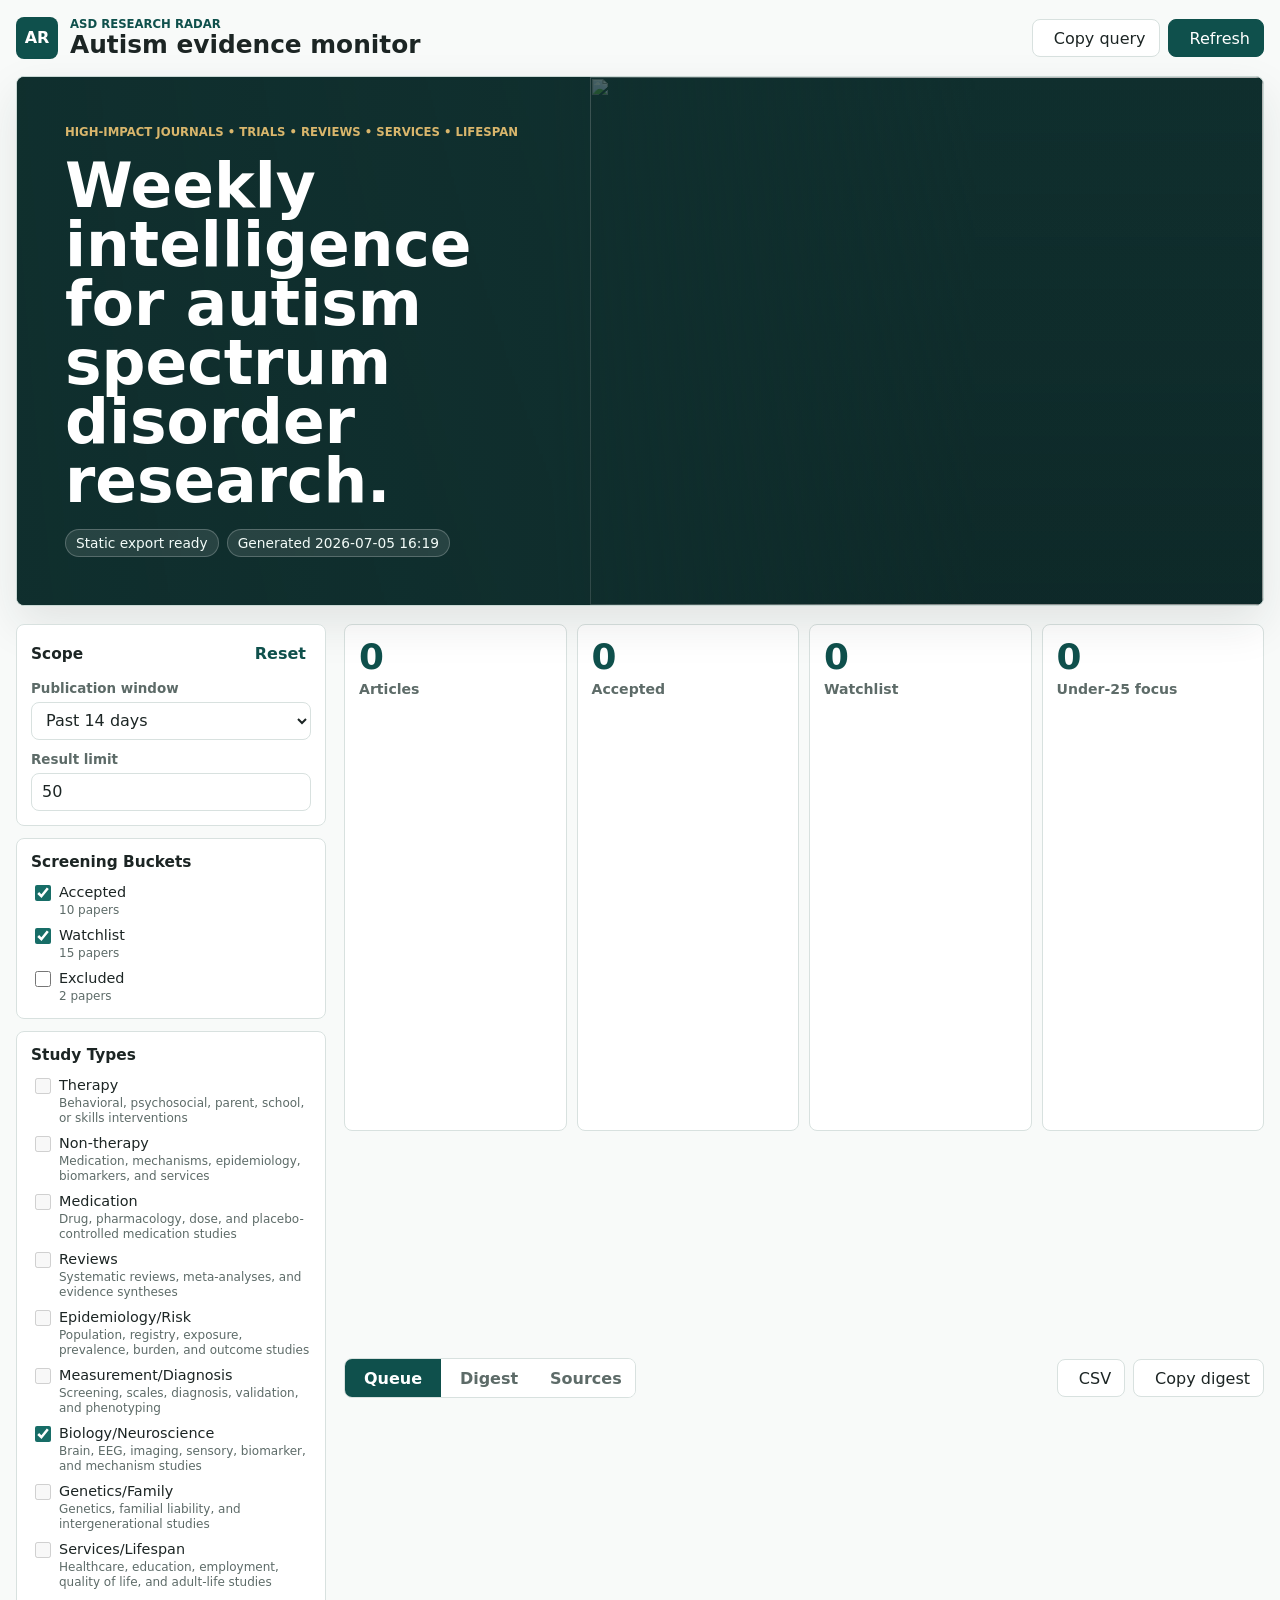
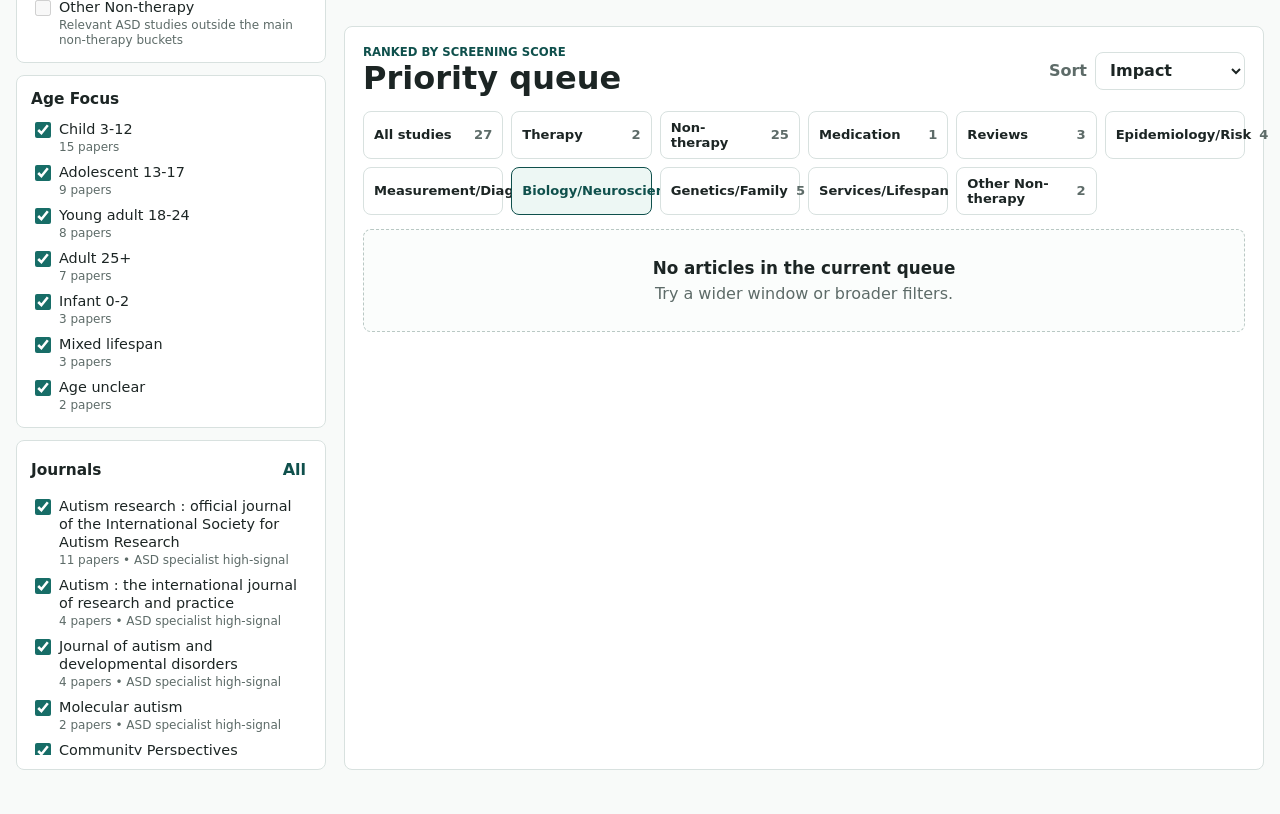
==== commit 4d6d1893: "Show full abstracts in research site" ====
--- a/site/topics/biology-neuroscience/index.html
+++ b/site/topics/biology-neuroscience/index.html
@@ -1,401 +1,180 @@
 <!doctype html>
 <html lang="en">
-<head>
-  <meta charset="utf-8">
-  <meta name="viewport" content="width=device-width, initial-scale=1">
-  <title>ASD Research Weekly Update: Biology/Neuroscience</title>
-  <style>
-    :root {
-      --bg: #f7f8fb;
-      --surface: #ffffff;
-      --text: #20242c;
-      --muted: #667085;
-      --line: #d7dce5;
-      --blue: #2764d8;
-      --green: #16785f;
-      --amber: #9a6200;
-      --red: #b13d3d;
-      --ink: #111827;
-      --shadow: 0 12px 30px rgba(21, 31, 51, 0.08);
-    }
-    * { box-sizing: border-box; }
-    body {
-      margin: 0;
-      background: var(--bg);
-      color: var(--text);
-      font-family: Inter, ui-sans-serif, system-ui, -apple-system, BlinkMacSystemFont, "Segoe UI", sans-serif;
-      line-height: 1.5;
-    }
-    a { color: var(--blue); text-decoration: none; }
-    a:hover { text-decoration: underline; }
-    .shell { max-width: 1180px; margin: 0 auto; padding: 24px; }
-    header {
-      display: grid;
-      grid-template-columns: minmax(0, 1.4fr) minmax(280px, 0.6fr);
-      gap: 24px;
-      align-items: end;
-      padding: 18px 0 24px;
-    }
-    h1 { margin: 0; color: var(--ink); font-size: 32px; line-height: 1.1; letter-spacing: 0; }
-    .subtitle { margin: 10px 0 0; color: var(--muted); max-width: 760px; }
-    .meta { color: var(--muted); font-size: 14px; text-align: right; }
-    .summary {
-      display: grid;
-      grid-template-columns: repeat(4, minmax(0, 1fr));
-      gap: 12px;
-      margin-bottom: 18px;
-    }
-    .metric {
-      background: var(--surface);
-      border: 1px solid var(--line);
-      border-radius: 8px;
-      padding: 16px;
-      box-shadow: var(--shadow);
-    }
-    .metric b { display: block; color: var(--ink); font-size: 30px; line-height: 1; margin-bottom: 6px; }
-    .metric span { color: var(--muted); font-size: 13px; }
-    .panel {
-      background: var(--surface);
-      border: 1px solid var(--line);
-      border-radius: 8px;
-      box-shadow: var(--shadow);
-      margin-bottom: 18px;
-    }
-    .tools {
-      display: grid;
-      grid-template-columns: minmax(220px, 1fr) 190px 190px 170px 170px;
-      gap: 12px;
-      padding: 14px;
-      align-items: end;
-    }
-    .topic-nav {
-      display: grid;
-      grid-template-columns: repeat(auto-fit, minmax(150px, 1fr));
-      gap: 8px;
-      margin-bottom: 18px;
-    }
-    .topic-link {
-      display: flex;
-      justify-content: space-between;
-      gap: 10px;
-      align-items: center;
-      min-height: 44px;
-      padding: 9px 10px;
-      background: var(--surface);
-      border: 1px solid var(--line);
-      border-radius: 8px;
-      color: var(--text);
-      box-shadow: 0 8px 20px rgba(21, 31, 51, 0.05);
-    }
-    .topic-link:hover { text-decoration: none; border-color: var(--blue); }
-    .topic-link.active { border-color: var(--blue); background: #eef4ff; color: var(--blue); }
-    .topic-link span { font-weight: 800; font-size: 13px; }
-    .topic-link b { font-size: 13px; color: var(--muted); }
-    label { display: grid; gap: 6px; color: var(--muted); font-size: 12px; font-weight: 700; text-transform: uppercase; }
-    input, select {
-      width: 100%;
-      min-height: 42px;
-      border: 1px solid var(--line);
-      border-radius: 6px;
-      padding: 9px 10px;
-      color: var(--text);
-      background: #fff;
-      font: inherit;
-    }
-    .tabs { display: flex; flex-wrap: wrap; gap: 8px; padding: 0 14px 14px; }
-    .tab {
-      border: 1px solid var(--line);
-      background: #fff;
-      color: var(--text);
-      min-height: 38px;
-      border-radius: 6px;
-      padding: 8px 12px;
-      cursor: pointer;
-      font-weight: 700;
-    }
-    .tab[aria-pressed="true"] { border-color: var(--blue); color: var(--blue); background: #eef4ff; }
-    .chart { display: grid; grid-template-columns: 1fr 1fr; gap: 16px; padding: 16px; border-top: 1px solid var(--line); }
-    .chart h2 { margin: 0 0 10px; font-size: 15px; color: var(--ink); }
-    .bar-row { display: grid; grid-template-columns: 150px 1fr 36px; gap: 10px; align-items: center; margin: 8px 0; font-size: 13px; color: var(--muted); }
-    .bar-track { height: 9px; background: #eef0f4; border-radius: 999px; overflow: hidden; }
-    .bar { height: 100%; background: linear-gradient(90deg, var(--green), var(--blue)); }
-    .result-line { display: flex; justify-content: space-between; gap: 16px; color: var(--muted); font-size: 14px; margin: 16px 0 10px; }
-    .papers { display: grid; gap: 12px; }
-    .paper {
-      background: var(--surface);
-      border: 1px solid var(--line);
-      border-left: 5px solid var(--blue);
-      border-radius: 8px;
-      padding: 18px;
-      box-shadow: var(--shadow);
-    }
-    .paper[data-bucket="accepted"] { border-left-color: var(--green); }
-    .paper[data-bucket="watchlist"] { border-left-color: var(--amber); }
-    .paper[data-bucket="excluded"] { border-left-color: var(--red); }
-    .paper-head { display: grid; grid-template-columns: minmax(0, 1fr) 96px; gap: 16px; align-items: start; }
-    .paper h2 { margin: 0; color: var(--ink); font-size: 20px; line-height: 1.25; letter-spacing: 0; }
-    .citation { margin: 8px 0 0; color: var(--muted); font-size: 14px; }
-    .score { text-align: right; }
-    .score strong { display: block; font-size: 24px; color: var(--ink); }
-    .score span { color: var(--muted); font-size: 12px; text-transform: uppercase; font-weight: 700; }
-    .score-meter { margin-top: 8px; height: 8px; background: #edf0f5; border-radius: 999px; overflow: hidden; }
-    .score-meter div { height: 100%; background: var(--blue); }
-    .badges { display: flex; flex-wrap: wrap; gap: 6px; margin: 12px 0; }
-    .badge { border: 1px solid var(--line); border-radius: 999px; padding: 4px 8px; font-size: 12px; color: var(--muted); background: #fbfcfe; }
-    .badge.accepted { color: var(--green); border-color: #9ed5c5; background: #ecf8f4; }
-    .badge.watchlist { color: var(--amber); border-color: #e9c27d; background: #fff7e8; }
-    .badge.excluded { color: var(--red); border-color: #e6aaa7; background: #fff0f0; }
-    .badge.study-type { color: var(--blue); border-color: #abc4f5; background: #eef4ff; }
-    .breakdown { display: grid; grid-template-columns: repeat(5, minmax(0, 1fr)); gap: 8px; margin: 14px 0; }
-    .breakdown div { background: #f5f7fa; border: 1px solid #e5e9f0; border-radius: 6px; padding: 8px; min-width: 0; }
-    .breakdown b { display: block; font-size: 13px; color: var(--ink); }
-    .breakdown span { color: var(--muted); font-size: 12px; }
-    details { margin-top: 12px; }
-    summary { cursor: pointer; font-weight: 800; color: var(--ink); }
-    .reasons { margin: 8px 0 0; padding-left: 20px; color: var(--muted); }
-    .abstract { color: #3c4656; margin: 12px 0 0; }
-    .links { display: flex; flex-wrap: wrap; gap: 10px; margin-top: 14px; }
-    .links a { border: 1px solid var(--line); border-radius: 6px; padding: 8px 10px; background: #fff; font-weight: 700; }
-    .empty { padding: 32px; background: var(--surface); border: 1px solid var(--line); border-radius: 8px; text-align: center; color: var(--muted); }
-    footer { color: var(--muted); font-size: 13px; padding: 28px 0 8px; }
-    @media (max-width: 860px) {
-      .shell { padding: 16px; }
-      header, .summary, .chart, .tools, .paper-head, .breakdown { grid-template-columns: 1fr; }
-      .meta, .score { text-align: left; }
-      h1 { font-size: 27px; }
-      .bar-row { grid-template-columns: 120px 1fr 32px; }
-    }
-  </style>
-</head>
-<body>
-  <div class="shell">
-    <header>
-      <div>
-        <h1>ASD Research Weekly Update</h1>
-        <p class="subtitle">High-impact autism research triage, weighted toward under-25 populations with selected adult ASD studies retained for clinical and lifespan relevance.</p>
-      </div>
-      <div class="meta">
-        <div>Generated 2026-06-04 09:39</div>
-        <div>24 screened records</div>
-      </div>
+  <head>
+    <meta charset="utf-8" />
+    <meta name="viewport" content="width=device-width, initial-scale=1" />
+    <title>ASD Research Radar - Biology/Neuroscience</title>
+    <link rel="stylesheet" href="../../styles.css" />
+    <script defer src="https://unpkg.com/lucide@latest/dist/umd/lucide.min.js"></script>
+    <script>
+      window.RESEARCH_DATA = {"generated_at": "2026-07-05 16:19", "generated_at_iso": "2026-07-05T16:19", "source_report": "reports/latest-weekly-digest.md", "run": {"days": 14, "max_results": 50, "journal_scope": "high-impact", "population_scope": "priority", "query": "(\"Autism Spectrum Disorder\"[MeSH Terms] OR \"autism spectrum disorder\"[Title/Abstract] OR autism[Title/Abstract] OR autistic[Title/Abstract] OR ASD[Title/Abstract] OR \"pervasive developmental disorder\"[Title/Abstract]) AND (\"2026-06-21\"[Date - Publication] : \"2026-07-05\"[Date - Publication]) AND ((infant[Title/Abstract] OR infants[Title/Abstract] OR toddler[Title/Abstract] OR toddlers[Title/Abstract] OR preschool[Title/Abstract] OR child[Title/Abstract] OR children[Title/Abstract] OR adolescent[Title/Abstract] OR adolescents[Title/Abstract] OR youth[Title/Abstract] OR teen[Title/Abstract] OR teens[Title/Abstract] OR \"young adult\"[Title/Abstract] OR \"young adults\"[Title/Abstract] OR pediatric[Title/Abstract] OR paediatric[Title/Abstract] OR \"under 25\"[Title/Abstract] OR \"0-25\"[Title/Abstract] OR \"Child\"[MeSH Terms] OR \"Adolescent\"[MeSH Terms] OR \"Young Adult\"[MeSH Terms]) OR (adult[Title/Abstract] OR adults[Title/Abstract] OR adulthood[Title/Abstract] OR aging[Title/Abstract] OR ageing[Title/Abstract] OR lifespan[Title/Abstract] OR \"transition age\"[Title/Abstract] OR \"transition-age\"[Title/Abstract] OR employment[Title/Abstract] OR \"independent living\"[Title/Abstract] OR \"Adult\"[MeSH Terms])) AND (\"Nature\"[Journal] OR \"Science\"[Journal] OR \"Cell\"[Journal] OR \"The New England Journal of Medicine\"[Journal] OR \"The Lancet\"[Journal] OR \"JAMA\"[Journal] OR \"JAMA Network Open\"[Journal] OR \"BMJ\"[Journal] OR \"Proceedings of the National Academy of Sciences of the United States of America\"[Journal] OR \"Nature Medicine\"[Journal] OR \"Nature Neuroscience\"[Journal] OR \"Nature Human Behaviour\"[Journal] OR \"Science Translational Medicine\"[Journal] OR \"Neuron\"[Journal] OR \"Cell Reports Medicine\"[Journal] OR \"N Engl J Med\"[Journal] OR \"NEJM\"[Journal] OR \"Lancet\"[Journal] OR \"Lancet London England\"[Journal] OR \"PNAS\"[Journal] OR \"Proceedings of the National Academy of Sciences\"[Journal] OR \"Proc Natl Acad Sci U S A\"[Journal] OR \"Nat Med\"[Journal] OR \"Nat Neurosci\"[Journal] OR \"Nat Hum Behav\"[Journal] OR \"Sci Transl Med\"[Journal] OR \"Cell Rep Med\"[Journal] OR \"JAMA Pediatrics\"[Journal] OR \"JAMA Psychiatry\"[Journal] OR \"The Lancet Child & Adolescent Health\"[Journal] OR \"The Lancet Psychiatry\"[Journal] OR \"Pediatrics\"[Journal] OR \"Journal of the American Academy of Child and Adolescent Psychiatry\"[Journal] OR \"Journal of Child Psychology and Psychiatry\"[Journal] OR \"American Journal of Psychiatry\"[Journal] OR \"Molecular Psychiatry\"[Journal] OR \"Biological Psychiatry\"[Journal] OR \"The Journal of Clinical Psychiatry\"[Journal] OR \"World Psychiatry\"[Journal] OR \"Nature Mental Health\"[Journal] OR \"Psychological Medicine\"[Journal] OR \"Translational Psychiatry\"[Journal] OR \"European Child & Adolescent Psychiatry\"[Journal] OR \"Development and Psychopathology\"[Journal] OR \"Developmental Medicine and Child Neurology\"[Journal] OR \"Neuropsychopharmacology\"[Journal] OR \"JAMA Pediatr\"[Journal] OR \"Lancet Child Adolesc Health\"[Journal] OR \"Lancet Psychiatry\"[Journal] OR \"J Am Acad Child Adolesc Psychiatry\"[Journal] OR \"J Child Psychol Psychiatry\"[Journal] OR \"Am J Psychiatry\"[Journal] OR \"Mol Psychiatry\"[Journal] OR \"Biol Psychiatry\"[Journal] OR \"Journal of Clinical Psychiatry\"[Journal] OR \"J Clin Psychiatry\"[Journal] OR \"Nat Ment Health\"[Journal] OR \"Psychol Med\"[Journal] OR \"Transl Psychiatry\"[Journal] OR \"Eur Child Adolesc Psychiatry\"[Journal] OR \"Dev Psychopathol\"[Journal] OR \"Developmental Medicine & Child Neurology\"[Journal] OR \"Dev Med Child Neurol\"[Journal] OR \"Molecular Autism\"[Journal] OR \"Autism Research\"[Journal] OR \"Autism\"[Journal] OR \"Journal of Autism and Developmental Disorders\"[Journal] OR \"Autism in Adulthood\"[Journal] OR \"Research in Autism Spectrum Disorders\"[Journal] OR \"Journal of Neurodevelopmental Disorders\"[Journal] OR \"Research in Developmental Disabilities\"[Journal] OR \"Mol Autism\"[Journal] OR \"Autism Res\"[Journal] OR \"Autism The International Journal of Research and Practice\"[Journal] OR \"J Autism Dev Disord\"[Journal] OR \"Autism Adulthood\"[Journal] OR \"Res Autism Spectr Disord\"[Journal] OR \"J Neurodev Disord\"[Journal] OR \"Res Dev Disabil\"[Journal]) NOT \"Editorial\"[Publication Type] NOT \"Letter\"[Publication Type] NOT \"Comment\"[Publication Type] NOT \"Case Reports\"[Publication Type] NOT \"News\"[Publication Type]", "pubmed_url": "https://pubmed.ncbi.nlm.nih.gov/?term=%28%22Autism%20Spectrum%20Disorder%22%5BMeSH%20Terms%5D%20OR%20%22autism%20spectrum%20disorder%22%5BTitle/Abstract%5D%20OR%20autism%5BTitle/Abstract%5D%20OR%20autistic%5BTitle/Abstract%5D%20OR%20ASD%5BTitle/Abstract%5D%20OR%20%22pervasive%20developmental%20disorder%22%5BTitle/Abstract%5D%29%20AND%20%28%222026-06-21%22%5BDate%20-%20Publication%5D%20%3A%20%222026-07-05%22%5BDate%20-%20Publication%5D%29%20AND%20%28%28infant%5BTitle/Abstract%5D%20OR%20infants%5BTitle/Abstract%5D%20OR%20toddler%5BTitle/Abstract%5D%20OR%20toddlers%5BTitle/Abstract%5D%20OR%20preschool%5BTitle/Abstract%5D%20OR%20child%5BTitle/Abstract%5D%20OR%20children%5BTitle/Abstract%5D%20OR%20adolescent%5BTitle/Abstract%5D%20OR%20adolescents%5BTitle/Abstract%5D%20OR%20youth%5BTitle/Abstract%5D%20OR%20teen%5BTitle/Abstract%5D%20OR%20teens%5BTitle/Abstract%5D%20OR%20%22young%20adult%22%5BTitle/Abstract%5D%20OR%20%22young%20adults%22%5BTitle/Abstract%5D%20OR%20pediatric%5BTitle/Abstract%5D%20OR%20paediatric%5BTitle/Abstract%5D%20OR%20%22under%2025%22%5BTitle/Abstract%5D%20OR%20%220-25%22%5BTitle/Abstract%5D%20OR%20%22Child%22%5BMeSH%20Terms%5D%20OR%20%22Adolescent%22%5BMeSH%20Terms%5D%20OR%20%22Young%20Adult%22%5BMeSH%20Terms%5D%29%20OR%20%28adult%5BTitle/Abstract%5D%20OR%20adults%5BTitle/Abstract%5D%20OR%20adulthood%5BTitle/Abstract%5D%20OR%20aging%5BTitle/Abstract%5D%20OR%20ageing%5BTitle/Abstract%5D%20OR%20lifespan%5BTitle/Abstract%5D%20OR%20%22transition%20age%22%5BTitle/Abstract%5D%20OR%20%22transition-age%22%5BTitle/Abstract%5D%20OR%20employment%5BTitle/Abstract%5D%20OR%20%22independent%20living%22%5BTitle/Abstract%5D%20OR%20%22Adult%22%5BMeSH%20Terms%5D%29%29%20AND%20%28%22Nature%22%5BJournal%5D%20OR%20%22Science%22%5BJournal%5D%20OR%20%22Cell%22%5BJournal%5D%20OR%20%22The%20New%20England%20Journal%20of%20Medicine%22%5BJournal%5D%20OR%20%22The%20Lancet%22%5BJournal%5D%20OR%20%22JAMA%22%5BJournal%5D%20OR%20%22JAMA%20Network%20Open%22%5BJournal%5D%20OR%20%22BMJ%22%5BJournal%5D%20OR%20%22Proceedings%20of%20the%20National%20Academy%20of%20Sciences%20of%20the%20United%20States%20of%20America%22%5BJournal%5D%20OR%20%22Nature%20Medicine%22%5BJournal%5D%20OR%20%22Nature%20Neuroscience%22%5BJournal%5D%20OR%20%22Nature%20Human%20Behaviour%22%5BJournal%5D%20OR%20%22Science%20Translational%20Medicine%22%5BJournal%5D%20OR%20%22Neuron%22%5BJournal%5D%20OR%20%22Cell%20Reports%20Medicine%22%5BJournal%5D%20OR%20%22N%20Engl%20J%20Med%22%5BJournal%5D%20OR%20%22NEJM%22%5BJournal%5D%20OR%20%22Lancet%22%5BJournal%5D%20OR%20%22Lancet%20London%20England%22%5BJournal%5D%20OR%20%22PNAS%22%5BJournal%5D%20OR%20%22Proceedings%20of%20the%20National%20Academy%20of%20Sciences%22%5BJournal%5D%20OR%20%22Proc%20Natl%20Acad%20Sci%20U%20S%20A%22%5BJournal%5D%20OR%20%22Nat%20Med%22%5BJournal%5D%20OR%20%22Nat%20Neurosci%22%5BJournal%5D%20OR%20%22Nat%20Hum%20Behav%22%5BJournal%5D%20OR%20%22Sci%20Transl%20Med%22%5BJournal%5D%20OR%20%22Cell%20Rep%20Med%22%5BJournal%5D%20OR%20%22JAMA%20Pediatrics%22%5BJournal%5D%20OR%20%22JAMA%20Psychiatry%22%5BJournal%5D%20OR%20%22The%20Lancet%20Child%20%26%20Adolescent%20Health%22%5BJournal%5D%20OR%20%22The%20Lancet%20Psychiatry%22%5BJournal%5D%20OR%20%22Pediatrics%22%5BJournal%5D%20OR%20%22Journal%20of%20the%20American%20Academy%20of%20Child%20and%20Adolescent%20Psychiatry%22%5BJournal%5D%20OR%20%22Journal%20of%20Child%20Psychology%20and%20Psychiatry%22%5BJournal%5D%20OR%20%22American%20Journal%20of%20Psychiatry%22%5BJournal%5D%20OR%20%22Molecular%20Psychiatry%22%5BJournal%5D%20OR%20%22Biological%20Psychiatry%22%5BJournal%5D%20OR%20%22The%20Journal%20of%20Clinical%20Psychiatry%22%5BJournal%5D%20OR%20%22World%20Psychiatry%22%5BJournal%5D%20OR%20%22Nature%20Mental%20Health%22%5BJournal%5D%20OR%20%22Psychological%20Medicine%22%5BJournal%5D%20OR%20%22Translational%20Psychiatry%22%5BJournal%5D%20OR%20%22European%20Child%20%26%20Adolescent%20Psychiatry%22%5BJournal%5D%20OR%20%22Development%20and%20Psychopathology%22%5BJournal%5D%20OR%20%22Developmental%20Medicine%20and%20Child%20Neurology%22%5BJournal%5D%20OR%20%22Neuropsychopharmacology%22%5BJournal%5D%20OR%20%22JAMA%20Pediatr%22%5BJournal%5D%20OR%20%22Lancet%20Child%20Adolesc%20Health%22%5BJournal%5D%20OR%20%22Lancet%20Psychiatry%22%5BJournal%5D%20OR%20%22J%20Am%20Acad%20Child%20Adolesc%20Psychiatry%22%5BJournal%5D%20OR%20%22J%20Child%20Psychol%20Psychiatry%22%5BJournal%5D%20OR%20%22Am%20J%20Psychiatry%22%5BJournal%5D%20OR%20%22Mol%20Psychiatry%22%5BJournal%5D%20OR%20%22Biol%20Psychiatry%22%5BJournal%5D%20OR%20%22Journal%20of%20Clinical%20Psychiatry%22%5BJournal%5D%20OR%20%22J%20Clin%20Psychiatry%22%5BJournal%5D%20OR%20%22Nat%20Ment%20Health%22%5BJournal%5D%20OR%20%22Psychol%20Med%22%5BJournal%5D%20OR%20%22Transl%20Psychiatry%22%5BJournal%5D%20OR%20%22Eur%20Child%20Adolesc%20Psychiatry%22%5BJournal%5D%20OR%20%22Dev%20Psychopathol%22%5BJournal%5D%20OR%20%22Developmental%20Medicine%20%26%20Child%20Neurology%22%5BJournal%5D%20OR%20%22Dev%20Med%20Child%20Neurol%22%5BJournal%5D%20OR%20%22Molecular%20Autism%22%5BJournal%5D%20OR%20%22Autism%20Research%22%5BJournal%5D%20OR%20%22Autism%22%5BJournal%5D%20OR%20%22Journal%20of%20Autism%20and%20Developmental%20Disorders%22%5BJournal%5D%20OR%20%22Autism%20in%20Adulthood%22%5BJournal%5D%20OR%20%22Research%20in%20Autism%20Spectrum%20Disorders%22%5BJournal%5D%20OR%20%22Journal%20of%20Neurodevelopmental%20Disorders%22%5BJournal%5D%20OR%20%22Research%20in%20Developmental%20Disabilities%22%5BJournal%5D%20OR%20%22Mol%20Autism%22%5BJournal%5D%20OR%20%22Autism%20Res%22%5BJournal%5D%20OR%20%22Autism%20The%20International%20Journal%20of%20Research%20and%20Practice%22%5BJournal%5D%20OR%20%22J%20Autism%20Dev%20Disord%22%5BJournal%5D%20OR%20%22Autism%20Adulthood%22%5BJournal%5D%20OR%20%22Res%20Autism%20Spectr%20Disord%22%5BJournal%5D%20OR%20%22J%20Neurodev%20Disord%22%5BJournal%5D%20OR%20%22Res%20Dev%20Disabil%22%5BJournal%5D%29%20NOT%20%22Editorial%22%5BPublication%20Type%5D%20NOT%20%22Letter%22%5BPublication%20Type%5D%20NOT%20%22Comment%22%5BPublication%20Type%5D%20NOT%20%22Case%20Reports%22%5BPublication%20Type%5D%20NOT%20%22News%22%5BPublication%20Type%5D", "command": "python3 -m research_agent.cli export-site"}, "counts": {"total": 27, "accepted": 10, "watchlist": 15, "excluded": 2, "under_25": 21, "reviews": 3}, "bucket_options": [{"id": "accepted", "label": "Accepted", "count": 10}, {"id": "watchlist", "label": "Watchlist", "count": 15}, {"id": "excluded", "label": "Excluded", "count": 2}], "age_tags": [{"id": "child_3_12", "label": "Child 3-12", "count": 15}, {"id": "adolescent_13_17", "label": "Adolescent 13-17", "count": 9}, {"id": "young_adult_18_24", "label": "Young adult 18-24", "count": 8}, {"id": "adult_25_plus", "label": "Adult 25+", "count": 7}, {"id": "infant_0_2", "label": "Infant 0-2", "count": 3}, {"id": "mixed_lifespan", "label": "Mixed lifespan", "count": 3}, {"id": "age_unclear", "label": "Age unclear", "count": 2}], "study_types": [{"slug": "all", "label": "All studies", "description": "Every screened paper", "count": 27}, {"slug": "therapy", "label": "Therapy", "description": "Behavioral, psychosocial, parent, school, or skills interventions", "count": 2}, {"slug": "non-therapy", "label": "Non-therapy", "description": "Medication, mechanisms, epidemiology, biomarkers, and services", "count": 25}, {"slug": "medication", "label": "Medication", "description": "Drug, pharmacology, dose, and placebo-controlled medication studies", "count": 1}, {"slug": "review-synthesis", "label": "Reviews", "description": "Systematic reviews, meta-analyses, and evidence syntheses", "count": 3}, {"slug": "epidemiology-risk", "label": "Epidemiology/Risk", "description": "Population, registry, exposure, prevalence, burden, and outcome studies", "count": 4}, {"slug": "measurement-diagnosis", "label": "Measurement/Diagnosis", "description": "Screening, scales, diagnosis, validation, and phenotyping", "count": 4}, {"slug": "biology-neuroscience", "label": "Biology/Neuroscience", "description": "Brain, EEG, imaging, sensory, biomarker, and mechanism studies", "count": 3}, {"slug": "genetics-family", "label": "Genetics/Family", "description": "Genetics, familial liability, and intergenerational studies", "count": 5}, {"slug": "services-lifespan", "label": "Services/Lifespan", "description": "Healthcare, education, employment, quality of life, and adult-life studies", "count": 3}, {"slug": "other-non-therapy", "label": "Other Non-therapy", "description": "Relevant ASD studies outside the main non-therapy buckets", "count": 2}], "journals": [{"id": "autism-research---official-journal-of-the-international-society-for-autism-research", "label": "Autism research : official journal of the International Society for Autism Research", "count": 11, "tier": "ASD specialist high-signal"}, {"id": "autism---the-international-journal-of-research-and-practice", "label": "Autism : the international journal of research and practice", "count": 4, "tier": "ASD specialist high-signal"}, {"id": "journal-of-autism-and-developmental-disorders", "label": "Journal of autism and developmental disorders", "count": 4, "tier": "ASD specialist high-signal"}, {"id": "molecular-autism", "label": "Molecular autism", "count": 2, "tier": "ASD specialist high-signal"}, {"id": "community-perspectives", "label": "Community Perspectives", "count": 1, "tier": "Other journals"}, {"id": "jama-pediatrics", "label": "JAMA Pediatrics", "count": 1, "tier": "Top clinical/pediatric psychiatry"}, {"id": "journal-of-child-psychology-and-psychiatry", "label": "Journal of Child Psychology and Psychiatry", "count": 1, "tier": "Top clinical/pediatric psychiatry"}, {"id": "journal-of-child-psychology-and-psychiatry--and-allied-disciplines", "label": "Journal of child psychology and psychiatry, and allied disciplines", "count": 1, "tier": "Top clinical/pediatric psychiatry"}, {"id": "journal-of-the-american-academy-of-child-and-adolescent-psychiatry", "label": "Journal of the American Academy of Child and Adolescent Psychiatry", "count": 1, "tier": "Top clinical/pediatric psychiatry"}, {"id": "lancet--london--england", "label": "Lancet (London, England)", "count": 1, "tier": "Elite general/translational"}], "journal_watchlist": [{"label": "Nature", "tier": "Elite general/translational"}, {"label": "Science", "tier": "Elite general/translational"}, {"label": "Cell", "tier": "Elite general/translational"}, {"label": "The New England Journal of Medicine", "tier": "Elite general/translational"}, {"label": "The Lancet", "tier": "Elite general/translational"}, {"label": "JAMA", "tier": "Elite general/translational"}, {"label": "JAMA Network Open", "tier": "Elite general/translational"}, {"label": "BMJ", "tier": "Elite general/translational"}, {"label": "Proceedings of the National Academy of Sciences of the United States of America", "tier": "Elite general/translational"}, {"label": "Nature Medicine", "tier": "Elite general/translational"}, {"label": "Nature Neuroscience", "tier": "Elite general/translational"}, {"label": "Nature Human Behaviour", "tier": "Elite general/translational"}, {"label": "Science Translational Medicine", "tier": "Elite general/translational"}, {"label": "Neuron", "tier": "Elite general/translational"}, {"label": "Cell Reports Medicine", "tier": "Elite general/translational"}, {"label": "JAMA Pediatrics", "tier": "Top clinical/pediatric psychiatry"}, {"label": "JAMA Psychiatry", "tier": "Top clinical/pediatric psychiatry"}, {"label": "The Lancet Child & Adolescent Health", "tier": "Top clinical/pediatric psychiatry"}, {"label": "The Lancet Psychiatry", "tier": "Top clinical/pediatric psychiatry"}, {"label": "Pediatrics", "tier": "Top clinical/pediatric psychiatry"}, {"label": "Journal of the American Academy of Child and Adolescent Psychiatry", "tier": "Top clinical/pediatric psychiatry"}, {"label": "Journal of Child Psychology and Psychiatry", "tier": "Top clinical/pediatric psychiatry"}, {"label": "American Journal of Psychiatry", "tier": "Top clinical/pediatric psychiatry"}, {"label": "Molecular Psychiatry", "tier": "Top clinical/pediatric psychiatry"}, {"label": "Biological Psychiatry", "tier": "Top clinical/pediatric psychiatry"}, {"label": "The Journal of Clinical Psychiatry", "tier": "Top clinical/pediatric psychiatry"}, {"label": "World Psychiatry", "tier": "Top clinical/pediatric psychiatry"}, {"label": "Nature Mental Health", "tier": "Top clinical/pediatric psychiatry"}, {"label": "Psychological Medicine", "tier": "Top clinical/pediatric psychiatry"}, {"label": "Translational Psychiatry", "tier": "Top clinical/pediatric psychiatry"}, {"label": "European Child & Adolescent Psychiatry", "tier": "Top clinical/pediatric psychiatry"}, {"label": "Development and Psychopathology", "tier": "Top clinical/pediatric psychiatry"}, {"label": "Developmental Medicine and Child Neurology", "tier": "Top clinical/pediatric psychiatry"}, {"label": "Neuropsychopharmacology", "tier": "Top clinical/pediatric psychiatry"}, {"label": "Molecular Autism", "tier": "ASD specialist high-signal"}, {"label": "Autism Research", "tier": "ASD specialist high-signal"}, {"label": "Autism", "tier": "ASD specialist high-signal"}, {"label": "Journal of Autism and Developmental Disorders", "tier": "ASD specialist high-signal"}, {"label": "Autism in Adulthood", "tier": "ASD specialist high-signal"}, {"label": "Research in Autism Spectrum Disorders", "tier": "ASD specialist high-signal"}, {"label": "Journal of Neurodevelopmental Disorders", "tier": "ASD specialist high-signal"}, {"label": "Research in Developmental Disabilities", "tier": "ASD specialist high-signal"}], "papers": [{"uid": "42162607", "pmid": "42162607", "doi": "10.1016/j.jaac.2026.05.007", "title": "Pimavanserin for Irritability in Children and Adolescents With Autism Spectrum Disorder: Phase 2 Randomized Trial.", "journal": "Journal of the American Academy of Child and Adolescent Psychiatry", "journal_tier": "top_clinical_pediatric_psychiatry", "journal_tier_label": "Top clinical/pediatric psychiatry", "publication_date": "2026-05-19", "url": "https://pubmed.ncbi.nlm.nih.gov/42162607/", "authors": ["Bugarski-Kirola D", "Hofbauer RK", "Sameljak S", "Marco EJ", "Sumi\u0142a A", "Darwish M", "Ortiz S", "Liu IY", "Nunez R", "Zhang PH", "Arango C"], "authors_display": "Bugarski-Kirola D, Hofbauer RK, Sameljak S et al.", "first_author": "Bugarski-Kirola D", "publication_types": ["Journal Article"], "study_type_slug": "medication", "study_type_label": "Medication", "study_type_group": "non_therapy", "study_type_reason": "medication/pharmacology signal", "bucket": "accepted", "bucket_label": "Accepted", "included": true, "overall_score": 0.9, "display_score": 90, "venue_score": 0.92, "article_impact_score": 0.85, "methods_quality_score": 1.0, "age_relevance_score": 1.0, "novelty_score": 0.6, "age_tags": ["adolescent_13_17", "child_3_12"], "age_labels": ["Adolescent 13-17", "Child 3-12"], "evidence_labels": ["Randomized trial"], "tags": [{"label": "Accepted", "kind": "type"}, {"label": "Medication", "kind": "topic"}, {"label": "Adolescent 13-17", "kind": "guideline"}, {"label": "Child 3-12", "kind": "guideline"}, {"label": "Randomized trial", "kind": "type"}], "reasons": ["journal tier top_clinical_pediatric_psychiatry: Journal of the American Academy of Child and Adolescent Psychiatry", "title/abstract indicates randomized trial", "study design signal: randomized", "matches primary under-25 interest", "novelty/importance signals: randomized"], "reasons_summary": "journal tier top_clinical_pediatric_psychiatry: Journal of the American Academy of Child and Adolescent Psychiatry; title/abstract indicates randomized trial; study design signal: randomized", "abstract": "This study evaluated the efficacy and safety of pimavanserin in children and adolescents with irritability associated with autism spectrum disorder (ASD).\nIn this phase 2, randomized, double-masked, placebo-controlled study (NCT05523895), patients were randomized 1:1:1 to low-dose pimavanserin (5-12 years, 10 mg/day; 13-17 years, 20 mg/day), high-dose pimavanserin (5-12 years, 20 mg/day; 13-17 years, 34 mg/day), or placebo for 6 weeks, followed by a 30-day follow-up period. The primary endpoint was the change from baseline at week 6 in the caregiver-rated Aberrant Behavior Checklist-Irritability (ABC-I) subscale score. Key secondary endpoints included week 6 change from baseline in CGI-Severity irritability score, CGI-Improvement irritability score, Repetitive Behavior Scale-Revised, Vineland Adaptive Behavior Scales-Socialization subscale score, and the Caregiver Strain Questionnaire. Treatment-emergent adverse events (TEAEs) were assessed.\nA total of 216 (93.1%) randomized patients completed double-masked treatment (low-dose pimavanserin, n=76; high-dose pimavanserin, n=78; placebo, n=78). The least squares mean (LSM [95% CI]) improvement in the ABC-I subscale score was not significantly different from placebo for either pimavanserin group (placebo, -9.6 [-11.7, -7.5]; low-dose pimavanserin, -11.2 [-13.3, -9.0]; high-dose pimavanserin, -11.2 [-13.3, -9.1]). No statistically significant differences occurred between placebo and pimavanserin groups for any secondary endpoint. TEAEs were similar across groups (placebo, n=39 [50.0%]; low-dose pimavanserin, n=36 [46.8%]; high-dose pimavanserin, n=43 [53.1%]). No serious TEAEs or deaths occurred.\nPimavanserin was well tolerated, but selected doses were not demonstrated to be efficacious compared with placebo for the short-term treatment of irritability in children or adolescents with ASD.\nA study to evaluate the efficacy and safety of Pimavanserin for the treatment of irritability associated with Autism Spectrum Disorder; https://www.clinicaltrialsregister.eu/ctr-search/trial/2021-005387-22/ES DIVERSITY & INCLUSION STATEMENT: We worked to ensure that the study questionnaires were prepared in an inclusive way.", "abstract_excerpt": "This study evaluated the efficacy and safety of pimavanserin in children and adolescents with irritability associated with autism spectrum disorder (ASD).\nIn this phase 2, randomized, double-masked, placebo-controlled study (NCT05523895), patients were randomized 1:1:1 to low-dose pimavanserin (5-12 years, 10 mg/day; 13-17 years, 20 mg/day), high-dose pimavanserin (5-12 years, 20 mg/day; 13-17 years, 34 mg/day), or placebo for 6 weeks, followed by a 30-day follow-up period. The primary endpoint was the change from baseline at week 6 in the caregiver-rated Aberrant Behavior Checklist-Irritability (ABC-I) subscale score. Key secondary endpoints included week 6 change from baseline in CGI-Severity irritability score, CGI-Improvement irritability score, Repetitive Behavior Scale-Revised, Vineland Adaptive Behavior Scales-Socialization subscale score, and the Caregiver Strain Questionnaire. Treatment-emergent adverse events (TEAEs) were assessed.\nA total of 216 (93.1%) randomized patients c...", "screened_at": "2026-06-06 14:36:53", "level": "high", "is_under_25": true, "is_review": false}, {"uid": "00000002", "pmid": "00000002", "doi": "10.0000/demo.2", "title": "Randomized clinical trial of a parent-mediated intervention for toddlers with autism", "journal": "JAMA Pediatrics", "journal_tier": "top_clinical_pediatric_psychiatry", "journal_tier_label": "Top clinical/pediatric psychiatry", "publication_date": "2026-05-03", "url": "https://pubmed.ncbi.nlm.nih.gov/00000002/", "authors": ["Demo C", "Demo D"], "authors_display": "Demo C, Demo D", "first_author": "Demo C", "publication_types": ["Randomized Controlled Trial", "Clinical Trial"], "study_type_slug": "therapy", "study_type_label": "Therapy", "study_type_group": "therapy", "study_type_reason": "therapy or behavioral intervention signal", "bucket": "accepted", "bucket_label": "Accepted", "included": true, "overall_score": 0.9, "display_score": 90, "venue_score": 0.92, "article_impact_score": 0.85, "methods_quality_score": 1.0, "age_relevance_score": 1.0, "novelty_score": 0.6, "age_tags": ["child_3_12", "infant_0_2"], "age_labels": ["Child 3-12", "Infant 0-2"], "evidence_labels": ["Randomized trial", "Clinical trial"], "tags": [{"label": "Accepted", "kind": "type"}, {"label": "Therapy", "kind": "topic"}, {"label": "Child 3-12", "kind": "guideline"}, {"label": "Infant 0-2", "kind": "guideline"}, {"label": "Randomized trial", "kind": "type"}, {"label": "Clinical trial", "kind": "type"}], "reasons": ["journal tier top_clinical_pediatric_psychiatry: JAMA Pediatrics", "publication type is clinical trial", "study design signal: randomized", "moderate sample size signal: n=180", "matches primary under-25 interest", "novelty/importance signals: randomized"], "reasons_summary": "journal tier top_clinical_pediatric_psychiatry: JAMA Pediatrics; publication type is clinical trial; study design signal: randomized", "abstract": "A randomized clinical trial tested a parent-mediated intervention in toddlers with autism spectrum disorder. The sample of 180 children was followed for language and adaptive behavior outcomes.", "abstract_excerpt": "A randomized clinical trial tested a parent-mediated intervention in toddlers with autism spectrum disorder. The sample of 180 children was followed for language and adaptive behavior outcomes.", "screened_at": "2026-06-06 14:36:53", "level": "high", "is_under_25": true, "is_review": false}, {"uid": "42167272", "pmid": "42167272", "doi": "10.1016/S0140-6736(26)00519-2", "title": "Updated trends in the global prevalence and burden of mental disorders, 1990-2023: a systematic analysis for the Global Burden of Disease Study 2023.", "journal": "Lancet (London, England)", "journal_tier": "elite_general_or_translational", "journal_tier_label": "Elite general/translational", "publication_date": "2026-05-23", "url": "https://pubmed.ncbi.nlm.nih.gov/42167272/", "authors": ["GBD 2023 Mental Disorder Collaborators"], "authors_display": "GBD 2023 Mental Disorder Collaborators", "first_author": "GBD 2023 Mental Disorder Collaborators", "publication_types": ["Journal Article", "Systematic Review"], "study_type_slug": "review-synthesis", "study_type_label": "Reviews", "study_type_group": "non_therapy", "study_type_reason": "review or synthesis signal", "bucket": "accepted", "bucket_label": "Accepted", "included": true, "overall_score": 0.875, "display_score": 88, "venue_score": 1.0, "article_impact_score": 0.8, "methods_quality_score": 0.95, "age_relevance_score": 0.3, "novelty_score": 0.45, "age_tags": ["age_unclear"], "age_labels": ["Age unclear"], "evidence_labels": ["Systematic review"], "tags": [{"label": "Accepted", "kind": "type"}, {"label": "Reviews", "kind": "topic"}, {"label": "Age unclear", "kind": "guideline"}, {"label": "Systematic review", "kind": "type"}], "reasons": ["journal tier elite_general_or_translational: Lancet (London, England)", "publication type is systematic review", "study design signal: systematic review", "age group unclear from title/abstract", "no strong novelty signal in local MVP"], "reasons_summary": "journal tier elite_general_or_translational: Lancet (London, England); publication type is systematic review; study design signal: systematic review", "abstract": "The 2023 iteration of the Global Burden of Diseases, Injuries, and Risk Factors Study (GBD) estimated prevalence, incidence, and health burden for 375 diseases and injuries, including 12 mental disorders. We assess past, current, and emerging trends in the prevalence and burden of mental disorders across sexes and age groups, for 21 regions, 204 countries and territories, and by Socio-demographic Index (SDI) quintile, from 1990 to 2023.\nMental disorders included in GBD 2023 were anxiety disorders, major depressive disorder, dysthymia, bipolar disorder, schizophrenia, autism spectrum disorders, conduct disorder, attention-deficit hyperactivity disorder, anorexia nervosa, bulimia nervosa, idiopathic developmental intellectual disability, and a residual category of other mental disorders. A literature review identified epidemiological data for each disorder. These were analysed via a Bayesian meta-regression to estimate prevalence by disorder, sex, age, location, and year. Disorder-specific prevalence was multiplied by disability weights representing the severity of health loss associated with each disorder to estimate years lived with disability (YLDs). Deaths due to anorexia nervosa were assessed with a Cause of Death Ensemble modelling strategy to estimate deaths by sex, age, location, and year, and then multiplied by the standard life expectancy at age of death to estimate years of life lost (YLLs). YLDs equalled disability-adjusted life-years (DALYs) for all mental disorders except anorexia nervosa (the only mental disorder considered as an underlying cause of death in GBD), for which DALYs represented the sum of YLDs and YLLs. We presented prevalence, deaths, YLDs, YLLs, and DALYs as counts, age-specific rates per 100\u2008000 population, and age-standardised rates per 100\u2008000 population.\nWe estimated 1\u00b717 billion (95% uncertainty interval 1\u00b706-1\u00b731) prevalent cases of mental disorders globally in 2023, equivalent to an age-standardised prevalence rate of 14\u2008210\u00b77 cases (12\u2008849\u00b75-15\u2008940\u00b71) per 100\u2008000 population. These estimates represented a 95\u00b75% (75\u00b70-121\u00b72) increase in prevalent cases and 24\u00b72% (11\u00b74-41\u00b74) increase in age-standardised prevalence rate between 1990 and 2023. All mental disorders showed increases in prevalent cases between 1990 and 2023, while notable increases were seen in age-standardised prevalence rates for anxiety disorders, major depressive disorder, dysthymia, anorexia nervosa, bulimia nervosa, schizophrenia, and conduct disorder. There were an estimated 171 million (127-228) DALYs due to mental disorders globally across sex and age in 2023, equivalent to an age-standardised DALY rate of 2070\u00b75 DALYs (1519\u00b71-2750\u00b75) per 100\u2008000 population. Mental disorders contributed to 6\u00b71% (4\u00b78-7\u00b76) of all-cause DALYs in 2023, making them the fifth leading cause of global DALYs (up from 12th in 1990). DALYs were almost entirely composed of YLDs. Mental disorders were the leading cause of YLDs in 2023 (up from second in 1990), explaining 17\u00b73% (14\u00b78-20\u00b76) of all-cause global YLDs. Leading causes of mental disorder DALYs were anxiety disorders (ranked 11th among the 304 diseases and injuries at Level 4 of the GBD cause hierarchy), major depressive disorder (15th), and schizophrenia (41st). Globally in 2023, mental disorder age-standardised DALY rates were higher among females (2239\u00b76 [1643\u00b77-3014\u00b71] per 100\u2008000) than among males (1900\u00b72 [1399\u00b78-2510\u00b78] per 100\u2008000), and peaked in the 15-19 years age group (2617\u00b73 [1850\u00b76-3696\u00b78] per 100\u2008000). All locations showed increased mental disorder DALY rates in 2023 compared with 1990, ranging across countries and territories from 1302\u00b74 (952\u00b77-1683\u00b77) per 100\u2008000 in Viet Nam to 3555\u00b78 (2661\u00b79-4715\u00b70) per 100\u2008000 in the Netherlands. Across SDI quintiles, DALY rates ranged from 1853\u00b70 (1352\u00b71-2469\u00b73) per 100\u2008000 for middle SDI to 2184\u00b71 (1606\u00b71-2890\u00b73) per 100\u2008000 for high SDI.\nA significant health burden was imposed by mental disorders in all countries and territories in 2023, irrespective of the health resources available. In some instances, this burden has increased over time and is unevenly distributed across populations. Stronger surveillance systems, particularly in low-income and middle-income countries, are required. Additionally, we need more coordinated and inclusive policies to reduce the burden through early treatment and prevention, tailored to sex and age differences across locations. Responding to the mental health needs of our global population, especially those most vulnerable, is an obligation, not a choice.\nGates Foundation, Queensland Health, and University of Queensland.", "abstract_excerpt": "The 2023 iteration of the Global Burden of Diseases, Injuries, and Risk Factors Study (GBD) estimated prevalence, incidence, and health burden for 375 diseases and injuries, including 12 mental disorders. We assess past, current, and emerging trends in the prevalence and burden of mental disorders across sexes and age groups, for 21 regions, 204 countries and territories, and by Socio-demographic Index (SDI) quintile, from 1990 to 2023.\nMental disorders included in GBD 2023 were anxiety disorders, major depressive disorder, dysthymia, bipolar disorder, schizophrenia, autism spectrum disorders, conduct disorder, attention-deficit hyperactivity disorder, anorexia nervosa, bulimia nervosa, idiopathic developmental intellectual disability, and a residual category of other mental disorders. A literature review identified epidemiological data for each disorder. These were analysed via a Bayesian meta-regression to estimate prevalence by disorder, sex, age, location, and year. Disorder-specif...", "screened_at": "2026-06-06 14:36:53", "level": "high", "is_under_25": false, "is_review": true}, {"uid": "00000001", "pmid": "00000001", "doi": "10.0000/demo.1", "title": "Population-based longitudinal study of health care use among autistic adolescents", "journal": "Journal of Child Psychology and Psychiatry", "journal_tier": "top_clinical_pediatric_psychiatry", "journal_tier_label": "Top clinical/pediatric psychiatry", "publication_date": "2026-05-01", "url": "https://pubmed.ncbi.nlm.nih.gov/00000001/", "authors": ["Demo A", "Demo B"], "authors_display": "Demo A, Demo B", "first_author": "Demo A", "publication_types": ["Journal Article"], "study_type_slug": "epidemiology-risk", "study_type_label": "Epidemiology/Risk", "study_type_group": "non_therapy", "study_type_reason": "population, registry, exposure, or risk signal", "bucket": "accepted", "bucket_label": "Accepted", "included": true, "overall_score": 0.864, "display_score": 86, "venue_score": 0.92, "article_impact_score": 0.75, "methods_quality_score": 0.95, "age_relevance_score": 1.0, "novelty_score": 0.65, "age_tags": ["adolescent_13_17", "young_adult_18_24"], "age_labels": ["Adolescent 13-17", "Young adult 18-24"], "evidence_labels": ["Cohort/population", "Longitudinal"], "tags": [{"label": "Accepted", "kind": "type"}, {"label": "Epidemiology/Risk", "kind": "topic"}, {"label": "Adolescent 13-17", "kind": "guideline"}, {"label": "Young adult 18-24", "kind": "guideline"}, {"label": "Cohort/population", "kind": "type"}, {"label": "Longitudinal", "kind": "type"}], "reasons": ["journal tier top_clinical_pediatric_psychiatry: Journal of Child Psychology and Psychiatry", "large dataset or consortium signal in title/abstract", "study design signal: cohort", "large sample size signal: n=12450", "matches primary under-25 interest", "novelty/importance signals: longitudinal, population-based"], "reasons_summary": "journal tier top_clinical_pediatric_psychiatry: Journal of Child Psychology and Psychiatry; large dataset or consortium signal in title/abstract; study design signal: cohort", "abstract": "This population-based longitudinal cohort study included 12450 autistic adolescents and matched comparison participants. The study examined emergency care, outpatient service use, and transition-age outcomes among youth ages 13 to 24.", "abstract_excerpt": "This population-based longitudinal cohort study included 12450 autistic adolescents and matched comparison participants. The study examined emergency care, outpatient service use, and transition-age outcomes among youth ages 13 to 24.", "screened_at": "2026-06-06 14:36:53", "level": "high", "is_under_25": true, "is_review": false}, {"uid": "42144892", "pmid": "42144892", "doi": "10.1002/aur.70275", "title": "Auditory Sensitivity in Autism: A Systematic Review of Mismatch Negativity and Mismatch Field Responses.", "journal": "Autism research : official journal of the International Society for Autism Research", "journal_tier": "asd_specialist_high_signal", "journal_tier_label": "ASD specialist high-signal", "publication_date": "2026-05-17", "url": "https://pubmed.ncbi.nlm.nih.gov/42144892/", "authors": ["Cacciato-Salcedo S", "Jaokar S", "Ingham NJ", "Malmierca MS", "Petrinovic MM"], "authors_display": "Cacciato-Salcedo S, Jaokar S, Ingham NJ et al.", "first_author": "Cacciato-Salcedo S", "publication_types": ["Journal Article", "Review"], "study_type_slug": "review-synthesis", "study_type_label": "Reviews", "study_type_group": "non_therapy", "study_type_reason": "review or synthesis signal", "bucket": "accepted", "bucket_label": "Accepted", "included": true, "overall_score": 0.842, "display_score": 84, "venue_score": 0.8, "article_impact_score": 0.8, "methods_quality_score": 0.95, "age_relevance_score": 0.95, "novelty_score": 0.65, "age_tags": ["adolescent_13_17", "adult_25_plus", "child_3_12", "mixed_lifespan"], "age_labels": ["Adolescent 13-17", "Adult 25+", "Child 3-12", "Mixed lifespan"], "evidence_labels": ["Systematic review", "Meta-analysis", "Longitudinal"], "tags": [{"label": "Accepted", "kind": "type"}, {"label": "Reviews", "kind": "topic"}, {"label": "Adolescent 13-17", "kind": "guideline"}, {"label": "Adult 25+", "kind": "guideline"}, {"label": "Child 3-12", "kind": "guideline"}, {"label": "Systematic review", "kind": "type"}, {"label": "Meta-analysis", "kind": "type"}, {"label": "Longitudinal", "kind": "type"}], "reasons": ["journal tier asd_specialist_high_signal: Autism research : official journal of the International Society for Autism Research", "title/abstract indicates systematic review", "study design signal: systematic review", "mentions both under-25 and adult-relevant terms", "novelty/importance signals: longitudinal, biomarker"], "reasons_summary": "journal tier asd_specialist_high_signal: Autism research : official journal of the International Society for Autism Research; title/abstract indicates systematic review; study design signal: systematic review", "abstract": "Auditory mismatch responses-mismatch negativity (MMN) and mismatch fields (MMF)-are well established electrophysiological markers of automatic auditory discrimination supported by short-term sensory memory. These responses, typically elicited using passive oddball paradigms, are increasingly used to investigate sensory and language processing in autism. This systematic review synthesizes findings from 55 studies comparing MMN and MMF responses in autistic and typically developing (TD) individuals across childhood, adolescence, and adulthood. Using the Synthesis Without Meta-analysis (SWiM) framework, we identified consistent evidence for smaller MMN amplitudes and reduced MMF power in autistic children and adolescents relative to TD peers, particularly in response to frequency, duration, and speech-based deviants. Studies also frequently reported longer mismatch latencies in autistic participants and associated these delays with language difficulties and heightened auditory sensitivity. Although some studies reported age-related convergence in MMN and MMF measures between autistic and TD groups in later childhood or adolescence, greater right-hemisphere lateralization in autistic individuals emerged as a consistent finding across both speech and non-speech paradigms, suggesting differences in hemispheric weighting for auditory processing of linguistic and non-linguistic cues. To explain interindividual and developmental variability in mismatch responses, we propose a precision-weighted predictive coding account, in which divergent assignment of confidence to sensory prediction errors may contribute to autism-related differences. While study quality was generally fair, methodological heterogeneity, underrepresentation of females, and limited cross-cultural sampling constrain generalizability. Future research should prioritize longitudinal, sex-stratified, and culturally diverse designs, using standardized protocols and collaborative data practices. MMN and MMF responses hold promise as non-invasive translational biomarkers of early-stage sensory prediction and neurodevelopmental variation in autism.", "abstract_excerpt": "Auditory mismatch responses-mismatch negativity (MMN) and mismatch fields (MMF)-are well established electrophysiological markers of automatic auditory discrimination supported by short-term sensory memory. These responses, typically elicited using passive oddball paradigms, are increasingly used to investigate sensory and language processing in autism. This systematic review synthesizes findings from 55 studies comparing MMN and MMF responses in autistic and typically developing (TD) individuals across childhood, adolescence, and adulthood. Using the Synthesis Without Meta-analysis (SWiM) framework, we identified consistent evidence for smaller MMN amplitudes and reduced MMF power in autistic children and adolescents relative to TD peers, particularly in response to frequency, duration, and speech-based deviants. Studies also frequently reported longer mismatch latencies in autistic participants and associated these delays with language difficulties and heightened auditory sensitivity...", "screened_at": "2026-06-06 14:36:53", "level": "high", "is_under_25": true, "is_review": true}, {"uid": "42171963", "pmid": "42171963", "doi": "10.1007/s10803-026-07347-8", "title": "Risk of Autism Spectrum Disorder and Attention-Deficit/Hyperactivity Disorder in Children With Hypoxic-Ischemic Encephalopathy.", "journal": "Journal of autism and developmental disorders", "journal_tier": "asd_specialist_high_signal", "journal_tier_label": "ASD specialist high-signal", "publication_date": "2026-05-22", "url": "https://pubmed.ncbi.nlm.nih.gov/42171963/", "authors": ["Chow SCW", "Wang Y", "Leung OLK", "Liang LS", "Soo MT", "Jalal K", "Wong SCM", "Lee TMC", "Tso WWY"], "authors_display": "Chow SCW, Wang Y, Leung OLK et al.", "first_author": "Chow SCW", "publication_types": ["Journal Article"], "study_type_slug": "epidemiology-risk", "study_type_label": "Epidemiology/Risk", "study_type_group": "non_therapy", "study_type_reason": "population, registry, exposure, or risk signal", "bucket": "accepted", "bucket_label": "Accepted", "included": true, "overall_score": 0.786, "display_score": 79, "venue_score": 0.8, "article_impact_score": 0.75, "methods_quality_score": 0.85, "age_relevance_score": 1.0, "novelty_score": 0.6, "age_tags": ["child_3_12", "infant_0_2"], "age_labels": ["Child 3-12", "Infant 0-2"], "evidence_labels": ["Cohort/population"], "tags": [{"label": "Accepted", "kind": "type"}, {"label": "Epidemiology/Risk", "kind": "topic"}, {"label": "Child 3-12", "kind": "guideline"}, {"label": "Infant 0-2", "kind": "guideline"}, {"label": "Cohort/population", "kind": "type"}], "reasons": ["journal tier asd_specialist_high_signal: Journal of autism and developmental disorders", "large dataset or consortium signal in title/abstract", "study design signal: cohort", "matches primary under-25 interest", "novelty/importance signals: population-based"], "reasons_summary": "journal tier asd_specialist_high_signal: Journal of autism and developmental disorders; large dataset or consortium signal in title/abstract; study design signal: cohort", "abstract": "This study investigated the risk of ASD and ADHD in children who have survived hypoxic-ischemic encephalopathy (HIE), one of the common conditions during birth resulting in neonatal brain injury.\nA population-based cohort study analyzed electronic medical records of term infants with HIE born in public hospital in Hong Kong from 1st January 2004 to 31st December 2018 with followed-up until 31st Dec 2024. The association of HIE with ADHD and ASD was examined using log-binomial regression models adjusting sequentially for age, sex, and socioeconomic status (SES).\nA total of 533,230 children were included of which 349 cases had a diagnosis of HIE. Compared to children without history of HIE, the RR of ADHD in children with HIE was 1.94 (CI 1.40-2.68, p\u2009\u003c\u20090.001) in the unadjusted model, 1.83 (CI 1.32, 2.52, p\u2009\u003c\u20090.001) when adjusting for age & sex, and 1.84 (CI 1.34, 2.55, p\u2009\u003c\u20090.001) when adjusting for age, sex and socioeconomic status (SES). The relationship between ASD and HIE did not reach statistical significance, RR\u2009=\u20091.58 (p\u2009=\u20090.08, CI 0.93, 2.68) adjusted for age, sex and SES. A significant interaction effect was found between HIE and the age of mothers, the RR of ADHD was 4.25 (CI 2.14, 8.46) in mothers under 24 years of age.\nChildren with HIE, especially those born to younger mothers, were associated with elevated risk of ADHD. The relationship between ASD and HIE remained inconclusive, suggesting the need for further research to clarify this potential association.", "abstract_excerpt": "This study investigated the risk of ASD and ADHD in children who have survived hypoxic-ischemic encephalopathy (HIE), one of the common conditions during birth resulting in neonatal brain injury.\nA population-based cohort study analyzed electronic medical records of term infants with HIE born in public hospital in Hong Kong from 1st January 2004 to 31st December 2018 with followed-up until 31st Dec 2024. The association of HIE with ADHD and ASD was examined using log-binomial regression models adjusting sequentially for age, sex, and socioeconomic status (SES).\nA total of 533,230 children were included of which 349 cases had a diagnosis of HIE. Compared to children without history of HIE, the RR of ADHD in children with HIE was 1.94 (CI 1.40-2.68, p\u2009\u003c\u20090.001) in the unadjusted model, 1.83 (CI 1.32, 2.52, p\u2009\u003c\u20090.001) when adjusting for age & sex, and 1.84 (CI 1.34, 2.55, p\u2009\u003c\u20090.001) when adjusting for age, sex and socioeconomic status (SES). The relationship between ASD and HIE did not rea...", "screened_at": "2026-06-06 14:36:53", "level": "high", "is_under_25": true, "is_review": false}, {"uid": "42171964", "pmid": "42171964", "doi": "10.1007/s10803-026-07363-8", "title": "Factor Structure and Longitudinal Measurement Invariance of the Psychopathology in Autism Checklist.", "journal": "Journal of autism and developmental disorders", "journal_tier": "asd_specialist_high_signal", "journal_tier_label": "ASD specialist high-signal", "publication_date": "2026-05-22", "url": "https://pubmed.ncbi.nlm.nih.gov/42171964/", "authors": ["Kildahl AN", "Halvorsen MB", "Hellerud JMA", "Helverschou SB"], "authors_display": "Kildahl AN, Halvorsen MB, Hellerud JMA et al.", "first_author": "Kildahl AN", "publication_types": ["Journal Article"], "study_type_slug": "measurement-diagnosis", "study_type_label": "Measurement/Diagnosis", "study_type_group": "non_therapy", "study_type_reason": "measurement, screening, or diagnosis signal", "bucket": "accepted", "bucket_label": "Accepted", "included": true, "overall_score": 0.75, "display_score": 75, "venue_score": 0.8, "article_impact_score": 0.5, "methods_quality_score": 0.9, "age_relevance_score": 0.95, "novelty_score": 0.6, "age_tags": ["adolescent_13_17", "adult_25_plus", "mixed_lifespan", "young_adult_18_24"], "age_labels": ["Adolescent 13-17", "Adult 25+", "Mixed lifespan", "Young adult 18-24"], "evidence_labels": ["Longitudinal"], "tags": [{"label": "Accepted", "kind": "type"}, {"label": "Measurement/Diagnosis", "kind": "topic"}, {"label": "Adolescent 13-17", "kind": "guideline"}, {"label": "Adult 25+", "kind": "guideline"}, {"label": "Mixed lifespan", "kind": "guideline"}, {"label": "Longitudinal", "kind": "type"}], "reasons": ["journal tier asd_specialist_high_signal: Journal of autism and developmental disorders", "article-level impact not yet enriched", "study design signal: longitudinal", "moderate sample size signal: n=201", "mentions both under-25 and adult-relevant terms", "novelty/importance signals: longitudinal"], "reasons_summary": "journal tier asd_specialist_high_signal: Journal of autism and developmental disorders; article-level impact not yet enriched; study design signal: longitudinal", "abstract": "The Psychopathology in Autism Checklist (PAC) was developed to screen for mental health disorders in autistic adults with intellectual disabilities, focusing on identifying common mental health symptoms that do not overlap with autism characteristics. The current study aims to examine the factor structure and longitudinal measurement invariance of the PAC.\nExisting data from a longitudinal multicentre study of mental health treatment in autistic individuals with intellectual disabilities were used. The PAC factor structure was examined using intake data (n\u2009=\u2009201, 60 females, aged 13-68) and the longitudinal measurement invariance was explored using data across the study's three time points (intake, end of treatment, follow-up; n\u2009=\u2009173, 56 females, aged 13-68).\nThe four disorder-specific subscales of the PAC (psychosis, depression, anxiety, obsessive-compulsive disorder [OCD]) showed an acceptable but suboptimal fit, while the inclusion of the general adjustment problems (GAP) subscale resulted in a poorer fit. Three of the subscales (GAP, OCD, depression) showed longitudinal measurement invariance, while two did not (psychosis, anxiety), suggesting caution when using the latter subscales for evaluative purposes. An alternative model was identified, comprising 35 of the original 42 PAC items. It showed an improved fit and longitudinal measurement invariance for all five subscales across the three time points.\nThese findings provide a starting point for further development of the PAC. While the alternative model appears to improve structural validity and seems better suited for comparisons over time, further research is needed to determine whether it could also be useful for screening purposes.", "abstract_excerpt": "The Psychopathology in Autism Checklist (PAC) was developed to screen for mental health disorders in autistic adults with intellectual disabilities, focusing on identifying common mental health symptoms that do not overlap with autism characteristics. The current study aims to examine the factor structure and longitudinal measurement invariance of the PAC.\nExisting data from a longitudinal multicentre study of mental health treatment in autistic individuals with intellectual disabilities were used. The PAC factor structure was examined using intake data (n\u2009=\u2009201, 60 females, aged 13-68) and the longitudinal measurement invariance was explored using data across the study's three time points (intake, end of treatment, follow-up; n\u2009=\u2009173, 56 females, aged 13-68).\nThe four disorder-specific subscales of the PAC (psychosis, depression, anxiety, obsessive-compulsive disorder [OCD]) showed an acceptable but suboptimal fit, while the inclusion of the general adjustment problems (GAP) subscale ...", "screened_at": "2026-06-06 14:36:53", "level": "high", "is_under_25": true, "is_review": false}, {"uid": "42129634", "pmid": "42129634", "doi": "10.1177/13623613261446878", "title": "Longitudinal Association Between Social Support and Quality of Life Among Middle-Aged and Older Autistic Adults.", "journal": "Autism : the international journal of research and practice", "journal_tier": "asd_specialist_high_signal", "journal_tier_label": "ASD specialist high-signal", "publication_date": "2026-06-01", "url": "https://pubmed.ncbi.nlm.nih.gov/42129634/", "authors": ["Song W", "McQuaid GA", "Charlton RA", "Wallace GL"], "authors_display": "Song W, McQuaid GA, Charlton RA et al.", "first_author": "Song W", "publication_types": ["Journal Article", "Research Support, Non-U.S. Gov't"], "study_type_slug": "services-lifespan", "study_type_label": "Services/Lifespan", "study_type_group": "non_therapy", "study_type_reason": "services, quality-of-life, education, or adult-life signal", "bucket": "accepted", "bucket_label": "Accepted", "included": true, "overall_score": 0.736, "display_score": 74, "venue_score": 0.8, "article_impact_score": 0.5, "methods_quality_score": 0.85, "age_relevance_score": 0.7, "novelty_score": 0.65, "age_tags": ["adult_25_plus"], "age_labels": ["Adult 25+"], "evidence_labels": ["Longitudinal"], "tags": [{"label": "Accepted", "kind": "type"}, {"label": "Services/Lifespan", "kind": "topic"}, {"label": "Adult 25+", "kind": "guideline"}, {"label": "Longitudinal", "kind": "type"}], "reasons": ["journal tier asd_specialist_high_signal: Autism : the international journal of research and practice", "article-level impact not yet enriched", "study design signal: longitudinal", "matches adult ASD companion interest", "novelty/importance signals: first, longitudinal"], "reasons_summary": "journal tier asd_specialist_high_signal: Autism : the international journal of research and practice; article-level impact not yet enriched; study design signal: longitudinal", "abstract": "Social support is positively associated with quality of life (QoL) in autistic people, yet almost all evidence is cross-sectional and focused on younger adults. We examined 2-year longitudinal survey data from 209 autistic adults aged \u2a7e40\u2009years living in the United States, all recruited via the Research Match service of Simons Powering Autism Research for Knowledge. Participants self-reported their general QoL, autism-specific QoL, and social support (subjective support, instrumental support, and social interaction). Cross-lagged panel models tested bidirectional associations. Mean scores increased from Time 1 to Time 2 for the general QoL and autism-specific QoL, while social support was mostly stable. Higher baseline general QoL predicted greater subjective support later, whereas baseline subjective support did not predict later general QoL. A reciprocal relationship emerged between autism-specific QoL and subjective support. Unexpectedly, baseline instrumental support predicted lower subsequent general QoL. Among autistic adults in mid-to-later life, QoL appears to drive subsequent social support more strongly than support drives QoL, with the clearest reciprocity observed for autism-specific QoL and subjective support. Future multiwave studies with more diverse samples are needed to chart long-term trajectories and determine how tailored support can optimize aging outcomes in individuals with autism.Lay AbstractWe know little about how autistic people's perceived social support and quality of life (QoL) influence each other as they age. We surveyed 209 40+-year-old autistic adults living in the United States at two timepoints 2\u2009years apart. They answered questions about their general QoL, QoL specific to their autistic experiences, and three types of social support (subjective support, instrumental support, and social interaction). The first survey was in late 2019/early 2020, and the second was 2 years later - late 2021/early 2022. We found that, on average, middle-aged and older autistic adults reported better QoL after 2 years, while the amount of practical help and the number of social interactions did not change. People who started out with better QoL reported more subjective support later. Reporting better autism-specific QoL at the beginning led to more emotional and practical support later and vice versa - feeling well-supported emotionally initially led to better autism-specific QoL later. Surprisingly, getting more initial practical support was linked to lower overall QoL 2 years later. Our results suggest that helping autistic adults feel comfortable with their identity, manage sensory needs, and navigate services may not only improve their QoL but also strengthen the emotional and practical support they receive from others. Practical help is still important, but it should match the person's goals and preferences, so that it boosts, rather than harms, life satisfaction. Programs that check in regularly about changing needs, especially around significant life events like retirement or health changes, could make a real difference as autistic adults grow older.", "abstract_excerpt": "Social support is positively associated with quality of life (QoL) in autistic people, yet almost all evidence is cross-sectional and focused on younger adults. We examined 2-year longitudinal survey data from 209 autistic adults aged \u2a7e40\u2009years living in the United States, all recruited via the Research Match service of Simons Powering Autism Research for Knowledge. Participants self-reported their general QoL, autism-specific QoL, and social support (subjective support, instrumental support, and social interaction). Cross-lagged panel models tested bidirectional associations. Mean scores increased from Time 1 to Time 2 for the general QoL and autism-specific QoL, while social support was mostly stable. Higher baseline general QoL predicted greater subjective support later, whereas baseline subjective support did not predict later general QoL. A reciprocal relationship emerged between autism-specific QoL and subjective support. Unexpectedly, baseline instrumental support predicted lowe...", "screened_at": "2026-06-06 14:36:53", "level": "high", "is_under_25": false, "is_review": false}, {"uid": "42141457", "pmid": "42141457", "doi": "10.1186/s13229-026-00720-5", "title": "Subclinical neuropsychiatric trait variation in parents of children with autism spectrum disorder: a cohort study.", "journal": "Molecular autism", "journal_tier": "asd_specialist_high_signal", "journal_tier_label": "ASD specialist high-signal", "publication_date": "2026-05-15", "url": "https://pubmed.ncbi.nlm.nih.gov/42141457/", "authors": ["Mullin LJ", "Xia K", "Wang J", "Lee CM", "Buscher TG", "Lasch C", "Burrows CA", "Elison JT", "Shen MD", "Dager SR", "Estes AM", "Hazlett HC", "Marrus N", "Pandey J", "Schultz RT", "St John T", "Zwaigenbaum L", "Constantino JN", "Piven J", "Girault JB"], "authors_display": "Mullin LJ, Xia K, Wang J et al.", "first_author": "Mullin LJ", "publication_types": ["Journal Article"], "study_type_slug": "genetics-family", "study_type_label": "Genetics/Family", "study_type_group": "non_therapy", "study_type_reason": "genetic, familial, or intergenerational signal", "bucket": "accepted", "bucket_label": "Accepted", "included": true, "overall_score": 0.731, "display_score": 73, "venue_score": 0.8, "article_impact_score": 0.5, "methods_quality_score": 0.85, "age_relevance_score": 1.0, "novelty_score": 0.6, "age_tags": ["child_3_12"], "age_labels": ["Child 3-12"], "evidence_labels": ["Cohort/population", "Longitudinal"], "tags": [{"label": "Accepted", "kind": "type"}, {"label": "Genetics/Family", "kind": "topic"}, {"label": "Child 3-12", "kind": "guideline"}, {"label": "Cohort/population", "kind": "type"}, {"label": "Longitudinal", "kind": "type"}], "reasons": ["journal tier asd_specialist_high_signal: Molecular autism", "article-level impact not yet enriched", "study design signal: cohort", "matches primary under-25 interest", "novelty/importance signals: longitudinal"], "reasons_summary": "journal tier asd_specialist_high_signal: Molecular autism; article-level impact not yet enriched; study design signal: cohort", "abstract": "Many neuropsychiatric conditions share overlapping features underpinned by shared genetics. In this study, we examined the co-aggregation of sub-threshold variation in neuropsychiatric phenotypes in biological parents of autistic children to provide insights into the intergenerational transmission of genetic liability for autism.\nAutistic, neuropsychiatric (i.e., anxiety, depression, ADHD), and cognitive traits were characterized in biological parents of children enrolled in a longitudinal developmental study: 189 families of autistic children and 100 families with no autistic children were included. Families were further characterized as having only one (simplex) or more than one (multiplex) autistic child. Maternal and paternal traits were compared across groups using analysis of variance. Between-parent and within-parent correlations across trait domains examined patterns of familial trait aggregation and assessed shared versus unique contributions to the inheritance of autism. Logistic regression assessed the predictive utility of parental traits for simplex vs. multiplex group membership.\nMean levels of paternal autistic traits (F(2, 224)\u2009=\u20095.67, FDR-adjusted p-value (q)\u2009=\u20090.013) and maternal anxious (F(2, 262)\u2009=\u200911.14, q\u2009\u003c\u20090.001) and depressive (F(2, 262)\u2009=\u20097.08, q\u2009=\u20090.005) traits differed between groups. Post-hoc tests revealed elevated autistic traits in multiplex fathers (q\u2009=\u20090.009) and elevated anxious (q\u2009\u003c\u20090.001) and depressive (q\u2009=\u20090.004) traits in multiplex mothers compared to parents of non-autistic children; simplex parents did not differ from either of the other groups. Parental traits jointly accounted for 7.9% of autism recurrence liability in multiplex families. Elevations in autistic traits co-occur with elevations in neuropsychiatric traits in simplex parents (0.35\u2009\u2264\u2009r\u2009\u2264\u20090.43) but were uncorrelated in multiplex parents.\nFindings from this study may not generalize to more heterogeneous samples with differing racial, ethnic, and socioeconomic demographics. Exclusionary criteria for the original study may result in families with a lower trait burden for psychiatric disorders than the broader population of parents of autistic children.\nResults highlight unique patterns of autistic, anxious, and depressive trait presentation and aggregation in multiplex parents. Findings call for a transdiagnostic approach to quantifying genetic liability in families with autistic children.", "abstract_excerpt": "Many neuropsychiatric conditions share overlapping features underpinned by shared genetics. In this study, we examined the co-aggregation of sub-threshold variation in neuropsychiatric phenotypes in biological parents of autistic children to provide insights into the intergenerational transmission of genetic liability for autism.\nAutistic, neuropsychiatric (i.e., anxiety, depression, ADHD), and cognitive traits were characterized in biological parents of children enrolled in a longitudinal developmental study: 189 families of autistic children and 100 families with no autistic children were included. Families were further characterized as having only one (simplex) or more than one (multiplex) autistic child. Maternal and paternal traits were compared across groups using analysis of variance. Between-parent and within-parent correlations across trait domains examined patterns of familial trait aggregation and assessed shared versus unique contributions to the inheritance of autism. Logi...", "screened_at": "2026-06-06 14:36:53", "level": "high", "is_under_25": true, "is_review": false}, {"uid": "42124397", "pmid": "42124397", "doi": "10.1002/aur.70274", "title": "Visual Search Performance in Children With ASD: A Combined Case-Control and Longitudinal Study.", "journal": "Autism research : official journal of the International Society for Autism Research", "journal_tier": "asd_specialist_high_signal", "journal_tier_label": "ASD specialist high-signal", "publication_date": "2026-05-12", "url": "https://pubmed.ncbi.nlm.nih.gov/42124397/", "authors": ["Raji N", "Todorova I", "Polzer L", "Kleber SK", "Lemler C", "Schnettler L", "Kitzerow-Cleven J", "Kim Z", "Freitag CM", "Bast N"], "authors_display": "Raji N, Todorova I, Polzer L et al.", "first_author": "Raji N", "publication_types": ["Journal Article"], "study_type_slug": "genetics-family", "study_type_label": "Genetics/Family", "study_type_group": "non_therapy", "study_type_reason": "genetic, familial, or intergenerational signal", "bucket": "accepted", "bucket_label": "Accepted", "included": true, "overall_score": 0.731, "display_score": 73, "venue_score": 0.8, "article_impact_score": 0.5, "methods_quality_score": 0.85, "age_relevance_score": 1.0, "novelty_score": 0.6, "age_tags": ["child_3_12"], "age_labels": ["Child 3-12"], "evidence_labels": ["Cohort/population", "Longitudinal"], "tags": [{"label": "Accepted", "kind": "type"}, {"label": "Genetics/Family", "kind": "topic"}, {"label": "Child 3-12", "kind": "guideline"}, {"label": "Cohort/population", "kind": "type"}, {"label": "Longitudinal", "kind": "type"}], "reasons": ["journal tier asd_specialist_high_signal: Autism research : official journal of the International Society for Autism Research", "article-level impact not yet enriched", "study design signal: cohort", "matches primary under-25 interest", "novelty/importance signals: longitudinal"], "reasons_summary": "journal tier asd_specialist_high_signal: Autism research : official journal of the International Society for Autism Research; article-level impact not yet enriched; study design signal: cohort", "abstract": "Autism Spectrum Disorder (ASD) is associated with altered attentional function. This has been associated with enhanced visual search performance. Addressing a gap in the literature, we investigate the longitudinal development of visual search alongside ASD symptoms. Using eye-tracking, we studied performance in a single-feature visual search task with visual search accuracy and time to target. We investigated preschoolers with ASD (n\u2009=\u200960, age\u2009=\u200947\u2009months) and a cohort of developmental age-matched typically developing (TD) children (n\u2009=\u200950, age\u2009=\u200935\u2009months) at baseline and after approximately 3\u2009years. We further explored associations of visual search performance with parent-reported ASD symptom domains. Both groups showed similar visual search accuracy and time to target at baseline. At the 3-year follow-up, the ASD group showed significantly lower visual search accuracy and shorter time to target than the TD group. Within the ASD cohort, higher accuracy and shorter time to target were associated with higher social communication impairments. The often-reported ASD advantage in visual search may not be as pronounced as assumed to differentiate between ASD and neurotypical development. It may also be dependent on the measure reported. More accurate and faster search may be associated with certain symptom severity profiles of ASD, supporting broad heterogeneity in the autism spectrum.", "abstract_excerpt": "Autism Spectrum Disorder (ASD) is associated with altered attentional function. This has been associated with enhanced visual search performance. Addressing a gap in the literature, we investigate the longitudinal development of visual search alongside ASD symptoms. Using eye-tracking, we studied performance in a single-feature visual search task with visual search accuracy and time to target. We investigated preschoolers with ASD (n\u2009=\u200960, age\u2009=\u200947\u2009months) and a cohort of developmental age-matched typically developing (TD) children (n\u2009=\u200950, age\u2009=\u200935\u2009months) at baseline and after approximately 3\u2009years. We further explored associations of visual search performance with parent-reported ASD symptom domains. Both groups showed similar visual search accuracy and time to target at baseline. At the 3-year follow-up, the ASD group showed significantly lower visual search accuracy and shorter time to target than the TD group. Within the ASD cohort, higher accuracy and shorter time to target were...", "screened_at": "2026-06-06 14:36:53", "level": "high", "is_under_25": true, "is_review": false}, {"uid": "42152716", "pmid": "42152716", "doi": "10.1177/13623613261441734", "title": "Language Use Preferences in a Culturally Diverse, Multiethnic, and Multilingual Autism Community in Singapore.", "journal": "Autism : the international journal of research and practice", "journal_tier": "asd_specialist_high_signal", "journal_tier_label": "ASD specialist high-signal", "publication_date": "2026-05-18", "url": "https://pubmed.ncbi.nlm.nih.gov/42152716/", "authors": ["Suhumaran S", "Aishworiya R", "Wong CM"], "authors_display": "Suhumaran S, Aishworiya R, Wong CM", "first_author": "Suhumaran S", "publication_types": ["Journal Article"], "study_type_slug": "other-non-therapy", "study_type_label": "Other Non-therapy", "study_type_group": "non_therapy", "study_type_reason": "no more specific study-type signal", "bucket": "watchlist", "bucket_label": "Watchlist", "included": false, "overall_score": 0.614, "display_score": 61, "venue_score": 0.8, "article_impact_score": 0.5, "methods_quality_score": 0.55, "age_relevance_score": 0.7, "novelty_score": 0.6, "age_tags": ["adult_25_plus"], "age_labels": ["Adult 25+"], "evidence_labels": [], "tags": [{"label": "Watchlist", "kind": "type"}, {"label": "Other Non-therapy", "kind": "topic"}, {"label": "Adult 25+", "kind": "guideline"}], "reasons": ["journal tier asd_specialist_high_signal: Autism : the international journal of research and practice", "article-level impact not yet enriched", "study design signal: cross-sectional", "matches adult ASD companion interest", "novelty/importance signals: first"], "reasons_summary": "journal tier asd_specialist_high_signal: Autism : the international journal of research and practice; article-level impact not yet enriched; study design signal: cross-sectional", "abstract": "There is an emerging understanding of diverse language preferences in autism among stakeholders, including that for identity-first language (IFL) versus person-first language (PFL). We aimed to understand preferences regarding language use in racially and culturally diverse Singapore. A cross-sectional study was completed by autistic adults, caregivers of autistic individuals, and professionals working in the autism field. The questionnaire comprised commonly used terms in autism, which respondents rated from 1 (", "abstract_excerpt": "There is an emerging understanding of diverse language preferences in autism among stakeholders, including that for identity-first language (IFL) versus person-first language (PFL). We aimed to understand preferences regarding language use in racially and culturally diverse Singapore. A cross-sectional study was completed by autistic adults, caregivers of autistic individuals, and professionals working in the autism field. The questionnaire comprised commonly used terms in autism, which respondents rated from 1 (", "screened_at": "2026-06-06 14:36:53", "level": "watch", "is_under_25": false, "is_review": false}, {"uid": "42138801", "pmid": "42138801", "doi": "10.1007/s10803-026-07357-6", "title": "Do ADHD Symptom Clusters Moderate the Association Between Autistic Traits & Error-Related Negativity in Children With and Without Autism?: An EEG/ERP Study.", "journal": "Journal of autism and developmental disorders", "journal_tier": "asd_specialist_high_signal", "journal_tier_label": "ASD specialist high-signal", "publication_date": "2026-05-15", "url": "https://pubmed.ncbi.nlm.nih.gov/42138801/", "authors": ["Soto EF", "Shuter M", "Shea N", "Schiros A", "Nord J", "Kuo YC", "Sun H", "Antshel K", "Russo N"], "authors_display": "Soto EF, Shuter M, Shea N et al.", "first_author": "Soto EF", "publication_types": ["Journal Article"], "study_type_slug": "genetics-family", "study_type_label": "Genetics/Family", "study_type_group": "non_therapy", "study_type_reason": "genetic, familial, or intergenerational signal", "bucket": "watchlist", "bucket_label": "Watchlist", "included": false, "overall_score": 0.536, "display_score": 54, "venue_score": 0.8, "article_impact_score": 0.5, "methods_quality_score": 0.35, "age_relevance_score": 1.0, "novelty_score": 0.6, "age_tags": ["child_3_12"], "age_labels": ["Child 3-12"], "evidence_labels": [], "tags": [{"label": "Watchlist", "kind": "type"}, {"label": "Genetics/Family", "kind": "topic"}, {"label": "Child 3-12", "kind": "guideline"}], "reasons": ["journal tier asd_specialist_high_signal: Journal of autism and developmental disorders", "article-level impact not yet enriched", "study design unclear from title/abstract", "matches primary under-25 interest", "novelty/importance signals: first"], "reasons_summary": "journal tier asd_specialist_high_signal: Journal of autism and developmental disorders; article-level impact not yet enriched; study design unclear from title/abstract", "abstract": "This study aims to address existing mixed findings in the event-related potential error-monitoring (i.e., error-related negativity; ERN) literature in children with autism spectrum disorders (autism). This study is the first to examine the moderating roles of parent-reported attention-deficit/hyperactivity disorder (ADHD) symptoms (i.e., inattention/hyperactivityimpulsivity) on the relation between autistic traits and the ERN/\u0394ERN in children with and without autism.\nData was collected from 40 children (10-17\u00a0years of age) diagnosed with (n\u2009=\u200917) and without (n\u2009=\u200923) autism matched on age and IQ. Participants completed a flanker task while ERPs were measured. Autistic traits were measured on the Autism Quotient, while ADHD symptoms of inattention and hyperactivity-impulsivity were assessed via parent report on the BASC-2/3 Attention Problems and Hyperactivity subscales. Four moderation models were conducted examining the separate effects of each ADHD symptom cluster on autistic traits predicting the ERN and \u0394ERN mean amplitudes.\nResults indicate that the autism group had higher reported Attention Problems and Hyperactivity scores, lower accuracy scores on a traditional Flanker task, and similar reaction times (RT) compared to neurotypically developing peers. Attention Problems moderated the relations between autistic traits and both the ERN and \u0394ERN, while Hyperactivity only moderated the relation between autistic traits and the ERN.\nThis study provides an important first step towards understanding how co-occurrence between autism and ADHD symptoms impact neurocognitive processes, such as error-monitoring. These findings suggest future works need to control for co-occurring ADHD symptomology when investigating ERPs in autism samples.", "abstract_excerpt": "This study aims to address existing mixed findings in the event-related potential error-monitoring (i.e., error-related negativity; ERN) literature in children with autism spectrum disorders (autism). This study is the first to examine the moderating roles of parent-reported attention-deficit/hyperactivity disorder (ADHD) symptoms (i.e., inattention/hyperactivityimpulsivity) on the relation between autistic traits and the ERN/\u0394ERN in children with and without autism.\nData was collected from 40 children (10-17\u00a0years of age) diagnosed with (n\u2009=\u200917) and without (n\u2009=\u200923) autism matched on age and IQ. Participants completed a flanker task while ERPs were measured. Autistic traits were measured on the Autism Quotient, while ADHD symptoms of inattention and hyperactivity-impulsivity were assessed via parent report on the BASC-2/3 Attention Problems and Hyperactivity subscales. Four moderation models were conducted examining the separate effects of each ADHD symptom cluster on autistic traits ...", "screened_at": "2026-06-06 14:36:53", "level": "watch", "is_under_25": true, "is_review": false}, {"uid": "42185743", "pmid": "42185743", "doi": "10.1002/aur.70284", "title": "Informational and Normative Influence on Conformity in Autism.", "journal": "Autism research : official journal of the International Society for Autism Research", "journal_tier": "asd_specialist_high_signal", "journal_tier_label": "ASD specialist high-signal", "publication_date": "2026-05-25", "url": "https://pubmed.ncbi.nlm.nih.gov/42185743/", "authors": ["Kobayashi A", "Makino T", "Mizuno Y", "Kosaka H", "Izuma K"], "authors_display": "Kobayashi A, Makino T, Mizuno Y et al.", "first_author": "Kobayashi A", "publication_types": ["Journal Article"], "study_type_slug": "other-non-therapy", "study_type_label": "Other Non-therapy", "study_type_group": "non_therapy", "study_type_reason": "no more specific study-type signal", "bucket": "watchlist", "bucket_label": "Watchlist", "included": false, "overall_score": 0.52, "display_score": 52, "venue_score": 0.8, "article_impact_score": 0.5, "methods_quality_score": 0.35, "age_relevance_score": 0.7, "novelty_score": 0.45, "age_tags": ["adult_25_plus"], "age_labels": ["Adult 25+"], "evidence_labels": [], "tags": [{"label": "Watchlist", "kind": "type"}, {"label": "Other Non-therapy", "kind": "topic"}, {"label": "Adult 25+", "kind": "guideline"}], "reasons": ["journal tier asd_specialist_high_signal: Autism research : official journal of the International Society for Autism Research", "article-level impact not yet enriched", "study design unclear from title/abstract", "matches adult ASD companion interest", "no strong novelty signal in local MVP"], "reasons_summary": "journal tier asd_specialist_high_signal: Autism research : official journal of the International Society for Autism Research; article-level impact not yet enriched; study design unclear from title/abstract", "abstract": "This preregistered study examined whether adults with autism spectrum disorder (ASD) show reduced social conformity and whether any such reduction depends on the type of social influence. Social conformity-the tendency to adjust one's judgments to align with those of others-is typically driven by normative (acceptance-seeking) and informational (accuracy-seeking) motives. Thirty adults with ASD and 30 matched neurotypical (NT) adults completed two tasks: a preference rating task indexing normative influence, and a dot-counting task indexing informational influence with monetary rewards. Contrary to our predictions, adults with ASD conformed as much as NT adults in the preference rating task but showed significantly reduced conformity in the dot-counting task. Exploratory analyses indicated that this reduction was driven by a distinct subgroup of nine adults with ASD who never revised their initial estimates despite informative social cues, resulting in poorer accuracy and lower rewards. When this subgroup was excluded, group differences in conformity were no longer evident. These findings suggest that, overall, adults with ASD are as susceptible as NT adults to normative influence but less responsive to informational influence, highlighting the importance of distinguishing between types of social influence and considering individual differences when characterizing social behavior in ASD.", "abstract_excerpt": "This preregistered study examined whether adults with autism spectrum disorder (ASD) show reduced social conformity and whether any such reduction depends on the type of social influence. Social conformity-the tendency to adjust one's judgments to align with those of others-is typically driven by normative (acceptance-seeking) and informational (accuracy-seeking) motives. Thirty adults with ASD and 30 matched neurotypical (NT) adults completed two tasks: a preference rating task indexing normative influence, and a dot-counting task indexing informational influence with monetary rewards. Contrary to our predictions, adults with ASD conformed as much as NT adults in the preference rating task but showed significantly reduced conformity in the dot-counting task. Exploratory analyses indicated that this reduction was driven by a distinct subgroup of nine adults with ASD who never revised their initial estimates despite informative social cues, resulting in poorer accuracy and lower rewards...", "screened_at": "2026-06-06 14:36:53", "level": "watch", "is_under_25": false, "is_review": false}, {"uid": "42175587", "pmid": "42175587", "doi": "10.1002/aur.70273", "title": "Staged Audiovisual Speech Integration and Altered Early-Stage Audiovisual Processing in Autistic Children: An EEG Investigation.", "journal": "Autism research : official journal of the International Society for Autism Research", "journal_tier": "asd_specialist_high_signal", "journal_tier_label": "ASD specialist high-signal", "publication_date": "2026-05-22", "url": "https://pubmed.ncbi.nlm.nih.gov/42175587/", "authors": ["Feng S", "Li B", "Ni W", "Hoi SP", "Li X", "Zhang J", "Wang Q", "Chen L", "Yi L"], "authors_display": "Feng S, Li B, Ni W et al.", "first_author": "Feng S", "publication_types": ["Journal Article"], "study_type_slug": "biology-neuroscience", "study_type_label": "Biology/Neuroscience", "study_type_group": "non_therapy", "study_type_reason": "brain, sensory, biomarker, or mechanism signal", "bucket": "watchlist", "bucket_label": "Watchlist", "included": false, "overall_score": 0.52, "display_score": 52, "venue_score": 0.8, "article_impact_score": 0.5, "methods_quality_score": 0.35, "age_relevance_score": 1.0, "novelty_score": 0.45, "age_tags": ["child_3_12"], "age_labels": ["Child 3-12"], "evidence_labels": [], "tags": [{"label": "Watchlist", "kind": "type"}, {"label": "Biology/Neuroscience", "kind": "topic"}, {"label": "Child 3-12", "kind": "guideline"}], "reasons": ["journal tier asd_specialist_high_signal: Autism research : official journal of the International Society for Autism Research", "article-level impact not yet enriched", "study design unclear from title/abstract", "matches primary under-25 interest", "no strong novelty signal in local MVP"], "reasons_summary": "journal tier asd_specialist_high_signal: Autism research : official journal of the International Society for Autism Research; article-level impact not yet enriched; study design unclear from title/abstract", "abstract": "Autistic children exhibit difficulties in audiovisual speech integration, which are associated with their social communication challenges. The neural mechanism underlying audiovisual speech integration difficulties in autism remains unclear. We recruited 19 neurotypical (NT) children and 29 autistic children. We recorded their behavioral responses and Electroencephalography (EEG) signals to audiovisual congruent syllables, and incongruent syllables that could evoke audiovisual speech integration (i.e., McGurk effect). For the EEG analysis, we further classified autistic children into the autistic McGurk group and the autistic non-McGurk group based on their strength of audiovisual speech integration. Behaviorally, we found reduced audiovisual speech integration in autistic children. At the neural level, we found that: (1) NT children showed an early stage audiovisual processing (indexed by the N1 amplitude), which was altered in two autistic groups; (2) all three groups exhibited a successful audiovisual incongruence detection (i.e., phonological Mismatch Negativity, pMMN); (3) NT and autistic McGurk groups could successfully resolve the audiovisual incongruence (indexed by the restoration of pMMN), but the autistic non-McGurk group could not (indexed by the sustained negative amplitude). Furthermore, we found a distinct temporal decoding pattern between non-McGurk and congruent trials across groups: both NT and autistic McGurk groups exhibited early EEG decoding, whereas the autistic non-McGurk group demonstrated successful decoding during late processing stages. Audiovisual speech integration entails a three-stage process in NT children: early audiovisual processing, audiovisual incongruence detection, and audiovisual incongruence resolution. The altered early-stage processing was possibly the neural mechanism underlying the reduced audiovisual speech integration in autistic children.", "abstract_excerpt": "Autistic children exhibit difficulties in audiovisual speech integration, which are associated with their social communication challenges. The neural mechanism underlying audiovisual speech integration difficulties in autism remains unclear. We recruited 19 neurotypical (NT) children and 29 autistic children. We recorded their behavioral responses and Electroencephalography (EEG) signals to audiovisual congruent syllables, and incongruent syllables that could evoke audiovisual speech integration (i.e., McGurk effect). For the EEG analysis, we further classified autistic children into the autistic McGurk group and the autistic non-McGurk group based on their strength of audiovisual speech integration. Behaviorally, we found reduced audiovisual speech integration in autistic children. At the neural level, we found that: (1) NT children showed an early stage audiovisual processing (indexed by the N1 amplitude), which was altered in two autistic groups; (2) all three groups exhibited a suc...", "screened_at": "2026-06-06 14:36:53", "level": "watch", "is_under_25": true, "is_review": false}, {"uid": "42174656", "pmid": "42174656", "doi": "10.1186/s13229-026-00721-4", "title": "From cognitive abstraction to adaptive behavior: neural bases of concept learning in autistic adolescents.", "journal": "Molecular autism", "journal_tier": "asd_specialist_high_signal", "journal_tier_label": "ASD specialist high-signal", "publication_date": "2026-05-22", "url": "https://pubmed.ncbi.nlm.nih.gov/42174656/", "authors": ["Chen Y", "Hawkins B", "Puckett H", "Sharp K", "Lopez A", "Zeithamova D", "Xie H", "Verbalis A", "VanMeter AS", "Gaillard WD", "Kenworthy L", "Vaidya CJ"], "authors_display": "Chen Y, Hawkins B, Puckett H et al.", "first_author": "Chen Y", "publication_types": ["Journal Article"], "study_type_slug": "biology-neuroscience", "study_type_label": "Biology/Neuroscience", "study_type_group": "non_therapy", "study_type_reason": "brain, sensory, biomarker, or mechanism signal", "bucket": "watchlist", "bucket_label": "Watchlist", "included": false, "overall_score": 0.52, "display_score": 52, "venue_score": 0.8, "article_impact_score": 0.5, "methods_quality_score": 0.35, "age_relevance_score": 1.0, "novelty_score": 0.45, "age_tags": ["adolescent_13_17", "young_adult_18_24"], "age_labels": ["Adolescent 13-17", "Young adult 18-24"], "evidence_labels": [], "tags": [{"label": "Watchlist", "kind": "type"}, {"label": "Biology/Neuroscience", "kind": "topic"}, {"label": "Adolescent 13-17", "kind": "guideline"}, {"label": "Young adult 18-24", "kind": "guideline"}], "reasons": ["journal tier asd_specialist_high_signal: Molecular autism", "article-level impact not yet enriched", "study design unclear from title/abstract", "matches primary under-25 interest", "no strong novelty signal in local MVP"], "reasons_summary": "journal tier asd_specialist_high_signal: Molecular autism; article-level impact not yet enriched; study design unclear from title/abstract", "abstract": "Learned knowledge does not consistently generalize to new contexts in autistic individuals, limiting potential for adapting to real-world demands. This challenge is hypothesized to stem from difficulties with forming abstract representations, potentially arising from perceptual processing that favors local details over the gestalt. We tested the prediction that generalization would be primarily based on exemplar-specific representations in autistic youth using computational modelling coupled with neuroimaging.\nSixty-four autistic adolescents without intellectual disability (69% males; ages 14-18 years) completed a category generalization task during functional magnetic resonance imaging at two time points. Computational models estimated abstract (prototype-based) and specific (exemplar-based) representations and underlying neural correlates. We further examined associations with adaptive functioning and moderation by autistic traits.\nContrary to predictions, we observed a consistent prototype-dominant majority, a subgroup who generalized without consistent representational reliance, and a small minority who failed to acquire category structure. Neural prototype correlates were observed in bilateral ventromedial prefrontal cortex (VMPFC), inferior parietal lobule (IPL), right frontal pole, and right lateral occipital cortex, while neural exemplar correlates were observed in bilateral cuneus. Better generalization predicted better real-world adaptive functioning. Moreover, greater prototype-related activation in left IPL predicted better adaptive functioning in participants with higher autistic traits.\nGeneralizability is limited to autistic adolescents without intellectual disability as the design did not include typically developing youth.\nThese findings challenge the prevailing view that concept learning in autism relies primarily on hyper-specific perceptual processing, identify meaningful variability in representational strategies, and reveal neural pathways through which abstract representation may support real-world adaptive behavior. These findings set the foundation for exploring abstract representation as an intervention target in autism.", "abstract_excerpt": "Learned knowledge does not consistently generalize to new contexts in autistic individuals, limiting potential for adapting to real-world demands. This challenge is hypothesized to stem from difficulties with forming abstract representations, potentially arising from perceptual processing that favors local details over the gestalt. We tested the prediction that generalization would be primarily based on exemplar-specific representations in autistic youth using computational modelling coupled with neuroimaging.\nSixty-four autistic adolescents without intellectual disability (69% males; ages 14-18 years) completed a category generalization task during functional magnetic resonance imaging at two time points. Computational models estimated abstract (prototype-based) and specific (exemplar-based) representations and underlying neural correlates. We further examined associations with adaptive functioning and moderation by autistic traits.\nContrary to predictions, we observed a consistent pr...", "screened_at": "2026-06-06 14:36:53", "level": "watch", "is_under_25": true, "is_review": false}, {"uid": "42174407", "pmid": "42174407", "doi": "10.1002/aur.70272", "title": "Neural Correlates for Anticipating and Observing Goal-Directed Actions in Autism.", "journal": "Autism research : official journal of the International Society for Autism Research", "journal_tier": "asd_specialist_high_signal", "journal_tier_label": "ASD specialist high-signal", "publication_date": "2026-05-22", "url": "https://pubmed.ncbi.nlm.nih.gov/42174407/", "authors": ["Krol MA", "Skodova T", "Jellema T"], "authors_display": "Krol MA, Skodova T, Jellema T", "first_author": "Krol MA", "publication_types": ["Journal Article"], "study_type_slug": "biology-neuroscience", "study_type_label": "Biology/Neuroscience", "study_type_group": "non_therapy", "study_type_reason": "brain, sensory, biomarker, or mechanism signal", "bucket": "watchlist", "bucket_label": "Watchlist", "included": false, "overall_score": 0.52, "display_score": 52, "venue_score": 0.8, "article_impact_score": 0.5, "methods_quality_score": 0.35, "age_relevance_score": 1.0, "novelty_score": 0.45, "age_tags": ["young_adult_18_24"], "age_labels": ["Young adult 18-24"], "evidence_labels": [], "tags": [{"label": "Watchlist", "kind": "type"}, {"label": "Biology/Neuroscience", "kind": "topic"}, {"label": "Young adult 18-24", "kind": "guideline"}], "reasons": ["journal tier asd_specialist_high_signal: Autism research : official journal of the International Society for Autism Research", "article-level impact not yet enriched", "study design unclear from title/abstract", "matches primary under-25 interest", "no strong novelty signal in local MVP"], "reasons_summary": "journal tier asd_specialist_high_signal: Autism research : official journal of the International Society for Autism Research; article-level impact not yet enriched; study design unclear from title/abstract", "abstract": "We investigated possible atypicalities in activation of cortical motor-related circuits in young adults with Autism Spectrum Conditions (ASC) and typical-development (TD) when observing others' actions. Activation of these circuits is reflected by suppression of power in EEG-Mu oscillations (8-13\u2009Hz). Despite strong indications for functional distinctions between the upper (10.5-13\u2009Hz) and lower (8-10.5\u2009Hz) Mu-subbands, their separation remained unchartered territory in ASC research. Recordings were made from central, sensorimotor and occipital areas, while goal-directed actions that varied in the extent of both social interaction and biological motion were presented in video-clips. Anticipatory Mu suppression in response to upcoming actions was found exclusively at the sensorimotor site, in both groups. That is, during the presentation of a color signal embedded in the videos, which indicated whether or not an action would ensue, significantly more Mu-suppression occurred when the signal indicated an upcoming action. No such anticipatory activity occurred at central and occipital sites. During action observation, both groups showed significantly larger Mu suppressions in (i) the lower compared to the upper Mu band, and at (ii) sensorimotor compared to occipital and central sites. Extent of social interaction and biological motion of the actions did not significantly affect responses in either group. The groups did not differ significantly from each other in either band, condition or hemisphere. At the sensorimotor site, there was an overall tendency-though no significant evidence-for less desynchronisation to observed actions, and for more synchronization to no-action events (still image), in ASC compared to TD.", "abstract_excerpt": "We investigated possible atypicalities in activation of cortical motor-related circuits in young adults with Autism Spectrum Conditions (ASC) and typical-development (TD) when observing others' actions. Activation of these circuits is reflected by suppression of power in EEG-Mu oscillations (8-13\u2009Hz). Despite strong indications for functional distinctions between the upper (10.5-13\u2009Hz) and lower (8-10.5\u2009Hz) Mu-subbands, their separation remained unchartered territory in ASC research. Recordings were made from central, sensorimotor and occipital areas, while goal-directed actions that varied in the extent of both social interaction and biological motion were presented in video-clips. Anticipatory Mu suppression in response to upcoming actions was found exclusively at the sensorimotor site, in both groups. That is, during the presentation of a color signal embedded in the videos, which indicated whether or not an action would ensue, significantly more Mu-suppression occurred when the sig...", "screened_at": "2026-06-06 14:36:53", "level": "watch", "is_under_25": true, "is_review": false}, {"uid": "42163528", "pmid": "42163528", "doi": "10.1002/aur.70276", "title": "Examining the Validity and Reliability of Evaluation in Ayres Sensory Integration Data Collected With Autistic Children: A Rasch Analysis.", "journal": "Autism research : official journal of the International Society for Autism Research", "journal_tier": "asd_specialist_high_signal", "journal_tier_label": "ASD specialist high-signal", "publication_date": "2026-05-20", "url": "https://pubmed.ncbi.nlm.nih.gov/42163528/", "authors": ["Grady-Dominguez P", "Bundy AC", "Mailloux Z", "Schaaf RC"], "authors_display": "Grady-Dominguez P, Bundy AC, Mailloux Z et al.", "first_author": "Grady-Dominguez P", "publication_types": ["Journal Article"], "study_type_slug": "measurement-diagnosis", "study_type_label": "Measurement/Diagnosis", "study_type_group": "non_therapy", "study_type_reason": "measurement, screening, or diagnosis signal", "bucket": "watchlist", "bucket_label": "Watchlist", "included": false, "overall_score": 0.52, "display_score": 52, "venue_score": 0.8, "article_impact_score": 0.5, "methods_quality_score": 0.35, "age_relevance_score": 1.0, "novelty_score": 0.45, "age_tags": ["child_3_12"], "age_labels": ["Child 3-12"], "evidence_labels": [], "tags": [{"label": "Watchlist", "kind": "type"}, {"label": "Measurement/Diagnosis", "kind": "topic"}, {"label": "Child 3-12", "kind": "guideline"}], "reasons": ["journal tier asd_specialist_high_signal: Autism research : official journal of the International Society for Autism Research", "article-level impact not yet enriched", "study design unclear from title/abstract", "matches primary under-25 interest", "no strong novelty signal in local MVP"], "reasons_summary": "journal tier asd_specialist_high_signal: Autism research : official journal of the International Society for Autism Research; article-level impact not yet enriched; study design unclear from title/abstract", "abstract": "Performance-based assessments of sensory function provide essential insights into sensory integration challenges in autistic children and provide objective, standardized measurement data that can be used to tailor targeted interventions. We sought to evaluate the validity and reliability of data collected using the Evaluation in Ayres Sensory Integration (EASI) for assessing sensory and motor functions in autistic children. We used the Rasch Measurement Model to evaluate data collected with 146 autistic children aged 3-12\u2009years (United States: n\u2009=\u200924, Australia: n\u2009=\u2009115, Brazil: n\u2009=\u20097). We analyzed 19 performance-based tests assessing sensory perception, praxis, and motor functions. Rasch analyses examined item fit, unidimensionality, item targeting, and internal reliability. Seventeen of 19 analyzed EASI tests demonstrated strong construct validity, with adequate item-fit and unidimensionality. Fourteen tests met reliability thresholds (person separation reliability \u2265\u20090.70), while five tests exhibited lower person separation reliability. Some tests showed poor item targeting, potentially limiting their precision for children with stronger sensorimotor abilities. Most EASI tests demonstrate strong validity and reliability for assessing sensory integration in autistic children. Clinicians can use tests meeting reliability thresholds with confidence; tests with lower reliability can provide useful information but should be corroborated with other clinical data. Findings for PF should be considered preliminary given limited sample size. In general, this initial validation of EASI advances the evaluation of sensory integration for autistic children.", "abstract_excerpt": "Performance-based assessments of sensory function provide essential insights into sensory integration challenges in autistic children and provide objective, standardized measurement data that can be used to tailor targeted interventions. We sought to evaluate the validity and reliability of data collected using the Evaluation in Ayres Sensory Integration (EASI) for assessing sensory and motor functions in autistic children. We used the Rasch Measurement Model to evaluate data collected with 146 autistic children aged 3-12\u2009years (United States: n\u2009=\u200924, Australia: n\u2009=\u2009115, Brazil: n\u2009=\u20097). We analyzed 19 performance-based tests assessing sensory perception, praxis, and motor functions. Rasch analyses examined item fit, unidimensionality, item targeting, and internal reliability. Seventeen of 19 analyzed EASI tests demonstrated strong construct validity, with adequate item-fit and unidimensionality. Fourteen tests met reliability thresholds (person separation reliability \u2265\u20090.70), while fiv...", "screened_at": "2026-06-06 14:36:53", "level": "watch", "is_under_25": true, "is_review": false}, {"uid": "42162506", "pmid": "42162506", "doi": "10.1007/s10803-026-07351-y", "title": "Do Child Communicative Abilities Predict Subjective Wellbeing and Satisfaction With Family Life in Caregivers of Minimally Verbal Children?", "journal": "Journal of autism and developmental disorders", "journal_tier": "asd_specialist_high_signal", "journal_tier_label": "ASD specialist high-signal", "publication_date": "2026-05-20", "url": "https://pubmed.ncbi.nlm.nih.gov/42162506/", "authors": ["Saul J", "McGuinness L", "Cooke M", "Munaweera S", "Matthews D"], "authors_display": "Saul J, McGuinness L, Cooke M et al.", "first_author": "Saul J", "publication_types": ["Journal Article"], "study_type_slug": "genetics-family", "study_type_label": "Genetics/Family", "study_type_group": "non_therapy", "study_type_reason": "genetic, familial, or intergenerational signal", "bucket": "watchlist", "bucket_label": "Watchlist", "included": false, "overall_score": 0.52, "display_score": 52, "venue_score": 0.8, "article_impact_score": 0.5, "methods_quality_score": 0.35, "age_relevance_score": 1.0, "novelty_score": 0.45, "age_tags": ["child_3_12"], "age_labels": ["Child 3-12"], "evidence_labels": [], "tags": [{"label": "Watchlist", "kind": "type"}, {"label": "Genetics/Family", "kind": "topic"}, {"label": "Child 3-12", "kind": "guideline"}], "reasons": ["journal tier asd_specialist_high_signal: Journal of autism and developmental disorders", "article-level impact not yet enriched", "study design unclear from title/abstract", "matches primary under-25 interest", "no strong novelty signal in local MVP"], "reasons_summary": "journal tier asd_specialist_high_signal: Journal of autism and developmental disorders; article-level impact not yet enriched; study design unclear from title/abstract", "abstract": "Caregivers of children with neurodevelopmental conditions often experience poor mental wellbeing, which may be influenced by their child's behavioural or communicative profile. Few studies have focussed exclusively on caregivers of minimally verbal (MV) children-a heterogeneous group who share limited access to spoken language but vary in communicative competence and primary diagnosis. In this population, caregiver wellbeing may be associated with a child's ability to communicate their wants and needs via any modality.\nWe examined associations between child communicative competence and caregiver wellbeing in a transdiagnostic sample of school-age MV children (n\u2009=\u2009193, mean age 7.6-years, 73% male) and their caregivers (91% mothers). General positive wellbeing was assessed using a brief, well-validated tool designed for the general population. A second measure-developed for parents of autistic children-captured caregiver-specific wellbeing and family life satisfaction. Child communicative competence combined caregiver-reported social communication challenges and early communication skills with observed measures of communicative intent and sophistication. Analyses controlled for demographic factors, non-social autism features, adaptive skills, and behavioural and health comorbidities, including ADHD and gastrointestinal challenges.\nCaregivers reported significantly lower wellbeing than population norms, with 23% meeting subclinical and 26% probable clinical depression thresholds. Child communicative competence did not predict general positive wellbeing, but did predict caregiver wellbeing and family life satisfaction.\nCaregivers of MV children are at high risk of poor wellbeing. Our findings highlight the multifactorial determinants of caregiver wellbeing and underscore the need for targeted, family-centred interventions that strengthen child communication skills and enhances caregiver support.", "abstract_excerpt": "Caregivers of children with neurodevelopmental conditions often experience poor mental wellbeing, which may be influenced by their child's behavioural or communicative profile. Few studies have focussed exclusively on caregivers of minimally verbal (MV) children-a heterogeneous group who share limited access to spoken language but vary in communicative competence and primary diagnosis. In this population, caregiver wellbeing may be associated with a child's ability to communicate their wants and needs via any modality.\nWe examined associations between child communicative competence and caregiver wellbeing in a transdiagnostic sample of school-age MV children (n\u2009=\u2009193, mean age 7.6-years, 73% male) and their caregivers (91% mothers). General positive wellbeing was assessed using a brief, well-validated tool designed for the general population. A second measure-developed for parents of autistic children-captured caregiver-specific wellbeing and family life satisfaction. Child communicati...", "screened_at": "2026-06-06 14:36:53", "level": "watch", "is_under_25": true, "is_review": false}, {"uid": "42153593", "pmid": "42153593", "doi": "10.1177/13623613261444800", "title": "\"Autism Diagnosis as a Guide\": Taiwanese Adolescents' Own Experiences of Receiving Autism Diagnoses.", "journal": "Autism : the international journal of research and practice", "journal_tier": "asd_specialist_high_signal", "journal_tier_label": "ASD specialist high-signal", "publication_date": "2026-05-19", "url": "https://pubmed.ncbi.nlm.nih.gov/42153593/", "authors": ["Liu CH", "Lin WC", "Man LLY", "Wu CJ", "Tafarodi RW", "Fang L", "Penner M", "Ni HC", "Lai MC"], "authors_display": "Liu CH, Lin WC, Man LLY et al.", "first_author": "Liu CH", "publication_types": ["Journal Article"], "study_type_slug": "services-lifespan", "study_type_label": "Services/Lifespan", "study_type_group": "non_therapy", "study_type_reason": "services, quality-of-life, education, or adult-life signal", "bucket": "watchlist", "bucket_label": "Watchlist", "included": false, "overall_score": 0.52, "display_score": 52, "venue_score": 0.8, "article_impact_score": 0.5, "methods_quality_score": 0.35, "age_relevance_score": 1.0, "novelty_score": 0.45, "age_tags": ["adolescent_13_17", "young_adult_18_24"], "age_labels": ["Adolescent 13-17", "Young adult 18-24"], "evidence_labels": [], "tags": [{"label": "Watchlist", "kind": "type"}, {"label": "Services/Lifespan", "kind": "topic"}, {"label": "Adolescent 13-17", "kind": "guideline"}, {"label": "Young adult 18-24", "kind": "guideline"}], "reasons": ["journal tier asd_specialist_high_signal: Autism : the international journal of research and practice", "article-level impact not yet enriched", "study design unclear from title/abstract", "matches primary under-25 interest", "no strong novelty signal in local MVP"], "reasons_summary": "journal tier asd_specialist_high_signal: Autism : the international journal of research and practice; article-level impact not yet enriched; study design unclear from title/abstract", "abstract": "Receiving an autism diagnosis can significantly contribute to adolescent identity formation via different processes, such as coping with stigmatization and/or reframing the diagnosis as a foundation for self-understanding and self-acceptance. Despite the presumed importance of cultural context in this regard, little is known about how autistic adolescents experience their autism diagnoses in non-Western countries. We aimed to understand the experiences of Taiwanese autistic adolescents receiving autism diagnoses in a relationship-oriented, non-Western culture. Eight autistic adolescents aged 14-18\u2009years (three assigned-male, five assigned-female) participated in in-depth individual interviews, with data analyzed by reflexive thematic analysis. These Taiwanese autistic adolescents used their autism diagnoses to gain self-understanding and guide social interactions, specifically, (a) to explain past experiences in relation to both positive and negative stereotypes about autism; (b) as a guide to autism knowledge and to provide a framework for modifying one's own behaviors; (c) to seek connections with autistic peers and to be understood by non-autistic people; and (d) to negotiate with the Taiwanese educational system in meeting their needs. This study offers a qualitative, in-depth perspective on how autistic adolescents in a relationship-oriented, non-Western society experience and navigate their autism diagnoses-as a resource for identity construction and social position.Lay AbstractReceiving an autism diagnosis can come with different emotional and cognitive responses, such as feeling stigmatized and/or reframing this experience as a foundation for self-understanding and self-acceptance. This process is especially impactful during the teenage years, when young people typically begin to actively explore who they are. Because most previous research has been conducted in Western countries, we know very little about the experiences receiving an autism diagnosis in non-Western, relationship-oriented cultures, where fitting in with the group is often valued more than standing out. In this study, we interviewed eight autistic adolescents in Taiwan, aged 14-18\u2009years, to understand how they experienced their autism diagnoses. We found that these Taiwanese autistic adolescents used their diagnoses to better understand themselves and guide their interactions with other people. Some used it to explain their past experiences and relieve themselves of guilt. Some said it helped them understand more about their own behavioral tendency and adjust their behavior accordingly. The diagnosis also helped them connect with their autistic peers, communicate effectively with non-autistic people, and ask for support within the school system. This study highlights the voices of Taiwanese autistic teenagers about their experiences of receiving an autism diagnosis. It shows how autism diagnoses can promote self-understanding and social coping.", "abstract_excerpt": "Receiving an autism diagnosis can significantly contribute to adolescent identity formation via different processes, such as coping with stigmatization and/or reframing the diagnosis as a foundation for self-understanding and self-acceptance. Despite the presumed importance of cultural context in this regard, little is known about how autistic adolescents experience their autism diagnoses in non-Western countries. We aimed to understand the experiences of Taiwanese autistic adolescents receiving autism diagnoses in a relationship-oriented, non-Western culture. Eight autistic adolescents aged 14-18\u2009years (three assigned-male, five assigned-female) participated in in-depth individual interviews, with data analyzed by reflexive thematic analysis. These Taiwanese autistic adolescents used their autism diagnoses to gain self-understanding and guide social interactions, specifically, (a) to explain past experiences in relation to both positive and negative stereotypes about autism; (b) as a ...", "screened_at": "2026-06-06 14:36:53", "level": "watch", "is_under_25": true, "is_review": false}, {"uid": "42145271", "pmid": "42145271", "doi": "10.1177/13623613261435412", "title": "Attendance Compulsory, Motivation Conditional. Autistic Youth's Psychological Need Support and Satisfaction Related to Physical Education: A Qualitative Investigation.", "journal": "Autism : the international journal of research and practice", "journal_tier": "asd_specialist_high_signal", "journal_tier_label": "ASD specialist high-signal", "publication_date": "2026-05-18", "url": "https://pubmed.ncbi.nlm.nih.gov/42145271/", "authors": ["Wong ML", "Milbourn B", "Afsharnejad B", "Ntoumanis N", "Arnell S", "Kebble P", "Girdler S"], "authors_display": "Wong ML, Milbourn B, Afsharnejad B et al.", "first_author": "Wong ML", "publication_types": ["Journal Article"], "study_type_slug": "services-lifespan", "study_type_label": "Services/Lifespan", "study_type_group": "non_therapy", "study_type_reason": "services, quality-of-life, education, or adult-life signal", "bucket": "watchlist", "bucket_label": "Watchlist", "included": false, "overall_score": 0.52, "display_score": 52, "venue_score": 0.8, "article_impact_score": 0.5, "methods_quality_score": 0.35, "age_relevance_score": 1.0, "novelty_score": 0.45, "age_tags": ["adolescent_13_17", "child_3_12", "young_adult_18_24"], "age_labels": ["Adolescent 13-17", "Child 3-12", "Young adult 18-24"], "evidence_labels": [], "tags": [{"label": "Watchlist", "kind": "type"}, {"label": "Services/Lifespan", "kind": "topic"}, {"label": "Adolescent 13-17", "kind": "guideline"}, {"label": "Child 3-12", "kind": "guideline"}, {"label": "Young adult 18-24", "kind": "guideline"}], "reasons": ["journal tier asd_specialist_high_signal: Autism : the international journal of research and practice", "article-level impact not yet enriched", "study design unclear from title/abstract", "matches primary under-25 interest", "no strong novelty signal in local MVP"], "reasons_summary": "journal tier asd_specialist_high_signal: Autism : the international journal of research and practice; article-level impact not yet enriched; study design unclear from title/abstract", "abstract": "Autistic students participate less in Physical Education (PE) than their peers. Motivation is a primary driver of participation in PE, yet little is known about factors influencing the motivation of autistic youth in PE. This qualitative study explored the experiences of Australian autistic youth aged 7-18 years (", "abstract_excerpt": "Autistic students participate less in Physical Education (PE) than their peers. Motivation is a primary driver of participation in PE, yet little is known about factors influencing the motivation of autistic youth in PE. This qualitative study explored the experiences of Australian autistic youth aged 7-18 years (", "screened_at": "2026-06-06 14:36:53", "level": "watch", "is_under_25": true, "is_review": false}, {"uid": "42145250", "pmid": "42145250", "doi": "10.1002/aur.70269", "title": "Vicarious Perception of Touch in ASD: The Role of Empathy and Touch Experiences.", "journal": "Autism research : official journal of the International Society for Autism Research", "journal_tier": "asd_specialist_high_signal", "journal_tier_label": "ASD specialist high-signal", "publication_date": "2026-05-18", "url": "https://pubmed.ncbi.nlm.nih.gov/42145250/", "authors": ["Pereira AR", "Pozo-Rodr\u00edguez M", "Ribeiro-Carreira A", "Gonz\u00e1lez-Villar AJ", "Zubizarreta SC", "Tub\u00edo-Fungueiri\u00f1o M", "Carracedo A", "Fern\u00e1ndez-Prieto M", "Sampaio A"], "authors_display": "Pereira AR, Pozo-Rodr\u00edguez M, Ribeiro-Carreira A et al.", "first_author": "Pereira AR", "publication_types": ["Journal Article"], "study_type_slug": "genetics-family", "study_type_label": "Genetics/Family", "study_type_group": "non_therapy", "study_type_reason": "genetic, familial, or intergenerational signal", "bucket": "watchlist", "bucket_label": "Watchlist", "included": false, "overall_score": 0.52, "display_score": 52, "venue_score": 0.8, "article_impact_score": 0.5, "methods_quality_score": 0.35, "age_relevance_score": 0.95, "novelty_score": 0.45, "age_tags": ["adolescent_13_17", "adult_25_plus", "mixed_lifespan", "young_adult_18_24"], "age_labels": ["Adolescent 13-17", "Adult 25+", "Mixed lifespan", "Young adult 18-24"], "evidence_labels": [], "tags": [{"label": "Watchlist", "kind": "type"}, {"label": "Genetics/Family", "kind": "topic"}, {"label": "Adolescent 13-17", "kind": "guideline"}, {"label": "Adult 25+", "kind": "guideline"}, {"label": "Mixed lifespan", "kind": "guideline"}], "reasons": ["journal tier asd_specialist_high_signal: Autism research : official journal of the International Society for Autism Research", "article-level impact not yet enriched", "study design unclear from title/abstract", "mentions both under-25 and adult-relevant terms", "no strong novelty signal in local MVP"], "reasons_summary": "journal tier asd_specialist_high_signal: Autism research : official journal of the International Society for Autism Research; article-level impact not yet enriched; study design unclear from title/abstract", "abstract": "C-Tactile (CT) targeted affective touch plays a central role in social cognition and emotional development. In autism, atypical sensory processing, particularly in response to tactile stimulation, has frequently been reported. Autistic individuals have been shown to exhibit altered perception and reduced hedonic evaluation of affective touch, as well as increased defensive responses. Despite these differences in direct touch, the perception of vicarious social touch or its connection to social and emotional constructs remains poorly explored. Vicarious touch is theoretically relevant because it recruits social-cognitive and affective mechanisms beyond primary somatosensory processing; however, most prior studies have focused on neural correlates in neurotypical adults, with limited behavioral investigation and scarce evidence in autistic populations. The present study evaluated how autistic and non-autistic adolescents and young adults perceive vicarious social touch. Participants observed videos depicting touch delivered at three different speeds (static, CT-optimal, and fast) and across five skin locations (back, upper arm, ventral forearm, dorsal forearm, and palm). Participants provided subjective ratings of how pleasant they believed the touch was for the person in the video (numeric rating scale (NRS) Other/pleasantness) and how much they would like to be touched in the same way (NRS Self/willingness). We also examined associations with empathy and touch-related attitudes. Results showed no group differences in the pleasantness and willingness ratings. However, a significant three-way interaction between speed, skin location, and group emerged for the NRS Self. Across both groups, ratings indicated that speed and skin location modulated ratings, with CT-optimal stroking and touch in the back rated as most pleasant. For NRS Self, male participants reported higher pleasantness than females, across groups. Pleasantness and willingness ratings were positively correlated with attitudes toward touch from friends and family and toward self-care, but not with other touch-related attitudes or empathy scores, across groups. Finally, autistic individuals reported significantly lower empathy and less positive touch-related experiences than non-autistic participants. Overall, these findings suggest that global vicarious touch perception may be relatively preserved in autistic adolescents and young adults, while individual differences in empathy and touch-related experiences may contribute to broader variability in social touch processing.", "abstract_excerpt": "C-Tactile (CT) targeted affective touch plays a central role in social cognition and emotional development. In autism, atypical sensory processing, particularly in response to tactile stimulation, has frequently been reported. Autistic individuals have been shown to exhibit altered perception and reduced hedonic evaluation of affective touch, as well as increased defensive responses. Despite these differences in direct touch, the perception of vicarious social touch or its connection to social and emotional constructs remains poorly explored. Vicarious touch is theoretically relevant because it recruits social-cognitive and affective mechanisms beyond primary somatosensory processing; however, most prior studies have focused on neural correlates in neurotypical adults, with limited behavioral investigation and scarce evidence in autistic populations. The present study evaluated how autistic and non-autistic adolescents and young adults perceive vicarious social touch. Participants obse...", "screened_at": "2026-06-06 14:36:53", "level": "watch", "is_under_25": true, "is_review": false}, {"uid": "42144861", "pmid": "42144861", "doi": "10.1002/aur.70281", "title": "ShopAutiPlan: Validating a Serious Game for Assessing Executive Planning in Autism.", "journal": "Autism research : official journal of the International Society for Autism Research", "journal_tier": "asd_specialist_high_signal", "journal_tier_label": "ASD specialist high-signal", "publication_date": "2026-05-17", "url": "https://pubmed.ncbi.nlm.nih.gov/42144861/", "authors": ["Shamhan ANM", "Constantinou M", "Hajaig H", "Qaraqe M", "Al-Thani D"], "authors_display": "Shamhan ANM, Constantinou M, Hajaig H et al.", "first_author": "Shamhan ANM", "publication_types": ["Journal Article"], "study_type_slug": "measurement-diagnosis", "study_type_label": "Measurement/Diagnosis", "study_type_group": "non_therapy", "study_type_reason": "measurement, screening, or diagnosis signal", "bucket": "watchlist", "bucket_label": "Watchlist", "included": false, "overall_score": 0.52, "display_score": 52, "venue_score": 0.8, "article_impact_score": 0.5, "methods_quality_score": 0.35, "age_relevance_score": 1.0, "novelty_score": 0.45, "age_tags": ["child_3_12"], "age_labels": ["Child 3-12"], "evidence_labels": [], "tags": [{"label": "Watchlist", "kind": "type"}, {"label": "Measurement/Diagnosis", "kind": "topic"}, {"label": "Child 3-12", "kind": "guideline"}], "reasons": ["journal tier asd_specialist_high_signal: Autism research : official journal of the International Society for Autism Research", "article-level impact not yet enriched", "study design unclear from title/abstract", "matches primary under-25 interest", "no strong novelty signal in local MVP"], "reasons_summary": "journal tier asd_specialist_high_signal: Autism research : official journal of the International Society for Autism Research; article-level impact not yet enriched; study design unclear from title/abstract", "abstract": "Children with autism spectrum disorder (ASD) frequently experience difficulties in executive functions, particularly planning and goal-directed behavior, yet traditional assessments such as the Tower of London and Zoo Map offer limited ecological validity and do not capture how planning challenges manifest in everyday contexts. This study introduces and validates ShopAutiPlan, a supermarket-based serious game designed to assess planning skills through naturalistic, multistep tasks. A total of 57 children aged 7-10\u2009years (27 ASD and 30 neurotypical), matched on age and IQ, completed both the game and conventional EF assessments, including the BRIEF-2 and two BADS-C subtests (Zoo Map and Key Search). ShopAutiPlan automatically recorded behavioral indicators related to task completion and efficiency. Group comparisons revealed that neurotypical children outperformed those with ASD across all standardized measures, and autistic participants exhibited reduced in-game efficiency-demonstrated by longer completion times, greater distances traveled, and more pauses-despite achieving similar item completion. Significant correlations between game-derived metrics and traditional planning tests provided strong evidence of convergent validity. Overall, findings demonstrate that ShopAutiPlan is a valid, ecologically grounded, and engaging tool for assessing executive planning in children with ASD, complementing and extending conventional neuropsychological approaches.", "abstract_excerpt": "Children with autism spectrum disorder (ASD) frequently experience difficulties in executive functions, particularly planning and goal-directed behavior, yet traditional assessments such as the Tower of London and Zoo Map offer limited ecological validity and do not capture how planning challenges manifest in everyday contexts. This study introduces and validates ShopAutiPlan, a supermarket-based serious game designed to assess planning skills through naturalistic, multistep tasks. A total of 57 children aged 7-10\u2009years (27 ASD and 30 neurotypical), matched on age and IQ, completed both the game and conventional EF assessments, including the BRIEF-2 and two BADS-C subtests (Zoo Map and Key Search). ShopAutiPlan automatically recorded behavioral indicators related to task completion and efficiency. Group comparisons revealed that neurotypical children outperformed those with ASD across all standardized measures, and autistic participants exhibited reduced in-game efficiency-demonstrated...", "screened_at": "2026-06-06 14:36:53", "level": "watch", "is_under_25": true, "is_review": false}, {"uid": "42135209", "pmid": "42135209", "doi": "10.1002/aur.70271", "title": "Untangling Sex and Gender Differences in Impression Management and Associated Autism Features in French Autistic Adults.", "journal": "Autism research : official journal of the International Society for Autism Research", "journal_tier": "asd_specialist_high_signal", "journal_tier_label": "ASD specialist high-signal", "publication_date": "2026-05-14", "url": "https://pubmed.ncbi.nlm.nih.gov/42135209/", "authors": ["Ai W", "Anchordoqui A", "Bogdanova O", "Pomies V", "Coutelle R", "Atzori P", "Leboyer M", "Lai MC", "Amestoy A"], "authors_display": "Ai W, Anchordoqui A, Bogdanova O et al.", "first_author": "Ai W", "publication_types": ["Journal Article"], "study_type_slug": "measurement-diagnosis", "study_type_label": "Measurement/Diagnosis", "study_type_group": "non_therapy", "study_type_reason": "measurement, screening, or diagnosis signal", "bucket": "watchlist", "bucket_label": "Watchlist", "included": false, "overall_score": 0.52, "display_score": 52, "venue_score": 0.8, "article_impact_score": 0.5, "methods_quality_score": 0.35, "age_relevance_score": 0.7, "novelty_score": 0.45, "age_tags": ["adult_25_plus"], "age_labels": ["Adult 25+"], "evidence_labels": [], "tags": [{"label": "Watchlist", "kind": "type"}, {"label": "Measurement/Diagnosis", "kind": "topic"}, {"label": "Adult 25+", "kind": "guideline"}], "reasons": ["journal tier asd_specialist_high_signal: Autism research : official journal of the International Society for Autism Research", "article-level impact not yet enriched", "study design unclear from title/abstract", "matches adult ASD companion interest", "no strong novelty signal in local MVP"], "reasons_summary": "journal tier asd_specialist_high_signal: Autism research : official journal of the International Society for Autism Research; article-level impact not yet enriched; study design unclear from title/abstract", "abstract": "Some autistic individuals camouflage their behavioral differences, a phenomenon that overlaps with general impression management (IM). Few studies have examined IM in autistic people, particularly outside English-speaking countries. This study delineated the shared facets of camouflaging and IM, and used this conceptual clarification to address two knowledge gaps: (1) the respective roles of assigned-sex, gender identity, and gender role expression in explaining IM facet differences, and (2) how these facets relate to autism features across life stages. French autistic adults (N\u2009=\u2009291) completed self-report measures of camouflaging, concern for appropriateness, self-monitoring, and gender role expression. The Autism Diagnostic Interview-Revised (ADI-R) and the Autism Diagnostic Observation Schedule Second Edition (ADOS-2) measured childhood and adulthood autism features, respectively. Joint exploratory factor analysis extracted latent facets of camouflaging and IM measures. Hierarchical and elastic-net regressions examined how IM facets were associated with assigned-sex, gender identity, and gender role expression. Multiple regressions tested whether IM facets moderated the relationship between childhood and adulthood autism profiles. The results highlighted the multi-faceted nature of IM (as inclusive of camouflaging) and unveiled nuances beyond previously documented sex/gender differences in autistic camouflaging. We found two IM facets: \"intentional use\" (purposeful IM use) and \"self-efficacy\" (self-perceived IM capability). IM intentional use was greater in autistic women and gender-diverse adults than men. Greater IM self-efficacy was most strongly associated with higher communion traits (i.e., qualities of being caring and cooperative). In autistic assigned-males, greater IM self-efficacy was linked with lower adulthood autistic social communication features. The findings confer new insights into sex-related, gender-related, and potential developmental links between IM and autism profiles.", "abstract_excerpt": "Some autistic individuals camouflage their behavioral differences, a phenomenon that overlaps with general impression management (IM). Few studies have examined IM in autistic people, particularly outside English-speaking countries. This study delineated the shared facets of camouflaging and IM, and used this conceptual clarification to address two knowledge gaps: (1) the respective roles of assigned-sex, gender identity, and gender role expression in explaining IM facet differences, and (2) how these facets relate to autism features across life stages. French autistic adults (N\u2009=\u2009291) completed self-report measures of camouflaging, concern for appropriateness, self-monitoring, and gender role expression. The Autism Diagnostic Interview-Revised (ADI-R) and the Autism Diagnostic Observation Schedule Second Edition (ADOS-2) measured childhood and adulthood autism features, respectively. Joint exploratory factor analysis extracted latent facets of camouflaging and IM measures. Hierarchica...", "screened_at": "2026-06-06 14:36:53", "level": "watch", "is_under_25": false, "is_review": false}, {"uid": "42130108", "pmid": "42130108", "doi": "10.1002/aur.70260", "title": "Change Trajectories During Parent-Child Interaction Therapy for Autistic Children and Their Caregivers.", "journal": "Autism research : official journal of the International Society for Autism Research", "journal_tier": "asd_specialist_high_signal", "journal_tier_label": "ASD specialist high-signal", "publication_date": "2026-05-13", "url": "https://pubmed.ncbi.nlm.nih.gov/42130108/", "authors": ["Burrows CA", "Rothenberg WA", "Garcia D", "Peskin A", "Jimenez-Mu\u00f1oz M", "Davis E", "Jent JF", "Parlad\u00e9 MV"], "authors_display": "Burrows CA, Rothenberg WA, Garcia D et al.", "first_author": "Burrows CA", "publication_types": ["Journal Article"], "study_type_slug": "therapy", "study_type_label": "Therapy", "study_type_group": "therapy", "study_type_reason": "therapy or behavioral intervention signal", "bucket": "watchlist", "bucket_label": "Watchlist", "included": false, "overall_score": 0.52, "display_score": 52, "venue_score": 0.8, "article_impact_score": 0.5, "methods_quality_score": 0.35, "age_relevance_score": 1.0, "novelty_score": 0.45, "age_tags": ["child_3_12", "infant_0_2"], "age_labels": ["Child 3-12", "Infant 0-2"], "evidence_labels": [], "tags": [{"label": "Watchlist", "kind": "type"}, {"label": "Therapy", "kind": "topic"}, {"label": "Child 3-12", "kind": "guideline"}, {"label": "Infant 0-2", "kind": "guideline"}], "reasons": ["journal tier asd_specialist_high_signal: Autism research : official journal of the International Society for Autism Research", "article-level impact not yet enriched", "study design unclear from title/abstract", "matches primary under-25 interest", "no strong novelty signal in local MVP"], "reasons_summary": "journal tier asd_specialist_high_signal: Autism research : official journal of the International Society for Autism Research; article-level impact not yet enriched; study design unclear from title/abstract", "abstract": "Disruptive behaviors (non-compliance, aggression) are common in autistic children. Parent-Child Interaction Therapy (PCIT) is a caregiver-mediated intervention utilizing in\u00a0vivo caregiver coaching that reduces disruptive behaviors and has been shown to be effective for young autistic children. This study sought to identify child and caregiver factors that relate to session-level progress among autistic children and their caregivers. Participants included 98 autistic children aged 2-8\u2009years (91% male) who received PCIT in a university-affiliated clinic. Session-level change was examined using iterative multilevel modeling to examine change in child disruptive behaviors, as measured on the Eyberg Child Behavior Inventory (ECBI), caregiver positive attending skills (Do-skills), and caregiver negative statements (Avoid-skills). Optimal fitting trajectories revealed quadratic change in ECBI scores, Do-skills, and Avoid-skills. The effectiveness of PCIT did not differ based on participants' level of autistic traits or caregiver demographics. Improvements in child disruptive behavior were associated with child adaptability and parenting stress pre-treatment; higher adaptability and lower stress were related to faster declines in child disruptive behavior. Caregivers exhibited slower rates of change in Do-skills when they had lower rates of homework completion, and when their child had lower social responsiveness, and challenges with adaptability and externalizing problems. These findings may help clinicians tailor what factors to emphasize and monitor over the course of PCIT.", "abstract_excerpt": "Disruptive behaviors (non-compliance, aggression) are common in autistic children. Parent-Child Interaction Therapy (PCIT) is a caregiver-mediated intervention utilizing in\u00a0vivo caregiver coaching that reduces disruptive behaviors and has been shown to be effective for young autistic children. This study sought to identify child and caregiver factors that relate to session-level progress among autistic children and their caregivers. Participants included 98 autistic children aged 2-8\u2009years (91% male) who received PCIT in a university-affiliated clinic. Session-level change was examined using iterative multilevel modeling to examine change in child disruptive behaviors, as measured on the Eyberg Child Behavior Inventory (ECBI), caregiver positive attending skills (Do-skills), and caregiver negative statements (Avoid-skills). Optimal fitting trajectories revealed quadratic change in ECBI scores, Do-skills, and Avoid-skills. The effectiveness of PCIT did not differ based on participants' ...", "screened_at": "2026-06-06 14:36:53", "level": "watch", "is_under_25": true, "is_review": false}, {"uid": "42125993", "pmid": "42125993", "doi": "10.1002/aur.70277", "title": "Disparities in Physical Activity and Sport Participation Among Transition-Age Youth With Autism and Intellectual Disability.", "journal": "Autism research : official journal of the International Society for Autism Research", "journal_tier": "asd_specialist_high_signal", "journal_tier_label": "ASD specialist high-signal", "publication_date": "2026-05-13", "url": "https://pubmed.ncbi.nlm.nih.gov/42125993/", "authors": ["Lidstone DE"], "authors_display": "Lidstone DE", "first_author": "Lidstone DE", "publication_types": ["Journal Article"], "study_type_slug": "epidemiology-risk", "study_type_label": "Epidemiology/Risk", "study_type_group": "non_therapy", "study_type_reason": "population, registry, exposure, or risk signal", "bucket": "watchlist", "bucket_label": "Watchlist", "included": false, "overall_score": 0.52, "display_score": 52, "venue_score": 0.8, "article_impact_score": 0.5, "methods_quality_score": 0.35, "age_relevance_score": 1.0, "novelty_score": 0.45, "age_tags": ["adolescent_13_17", "child_3_12", "young_adult_18_24"], "age_labels": ["Adolescent 13-17", "Child 3-12", "Young adult 18-24"], "evidence_labels": [], "tags": [{"label": "Watchlist", "kind": "type"}, {"label": "Epidemiology/Risk", "kind": "topic"}, {"label": "Adolescent 13-17", "kind": "guideline"}, {"label": "Child 3-12", "kind": "guideline"}, {"label": "Young adult 18-24", "kind": "guideline"}], "reasons": ["journal tier asd_specialist_high_signal: Autism research : official journal of the International Society for Autism Research", "article-level impact not yet enriched", "study design unclear from title/abstract", "matches primary under-25 interest", "no strong novelty signal in local MVP"], "reasons_summary": "journal tier asd_specialist_high_signal: Autism research : official journal of the International Society for Autism Research; article-level impact not yet enriched; study design unclear from title/abstract", "abstract": "Physical activity is critical for health, yet many adolescents do not engage in regular activity. Youth with autism spectrum disorder (ASD) and intellectual disability (ID) may be at heightened risk due to motor, sensory, and social barriers, but less is known about complete disengagement. Using nationally representative data from the 2021-2023 National Survey of Children's Health, this study examined disparities in (1) any weekly physical activity and (2) participation in organized sport among transition-age youth (14-17\u2009years) with ASD only, ID only, or ASD\u2009+\u2009ID, compared with youth without ASD or ID. Survey-weighted multiple logistic regression models estimated adjusted odds ratios (aORs) for each outcome, controlling for sex, race, household poverty ratio, metropolitan residence, and age. Compared to youth without ASD or ID, all diagnostic groups had significantly lower odds of engaging in any weekly physical activity (ASD only: aOR\u2009=\u20090.32, 95% CI: 0.24-0.44; ID only: aOR\u2009=\u20090.49, 95% CI: 0.31-0.76; ASD\u2009+\u2009ID: aOR\u2009=\u20090.51, 95% CI: 0.30-0.88; all p\u2009\u2264\u20090.02) and organized sport (ASD only: aOR\u2009=\u20090.20, 95% CI: 0.15-0.27; ID only: aOR\u2009=\u20090.31, 95% CI: 0.19-0.51; ASD\u2009+\u2009ID: aOR\u2009=\u20090.24, 95% CI: 0.14-0.41; all p\u2009\u003c\u20090.001). Across both models and diagnostic groups, female sex, lower household income, and increased age were associated with lower physical activity and sport participation (all p\u2009\u2264\u20090.02), whereas non-metropolitan residence was associated with higher odds of sport participation-only (p\u2009=\u20090.005). These findings identify substantial disengagement among youth with ASD and/or ID and highlight the need for accessible, adapted physical activity and sport opportunities during adolescence to reduce risk of long-term inactivity.", "abstract_excerpt": "Physical activity is critical for health, yet many adolescents do not engage in regular activity. Youth with autism spectrum disorder (ASD) and intellectual disability (ID) may be at heightened risk due to motor, sensory, and social barriers, but less is known about complete disengagement. Using nationally representative data from the 2021-2023 National Survey of Children's Health, this study examined disparities in (1) any weekly physical activity and (2) participation in organized sport among transition-age youth (14-17\u2009years) with ASD only, ID only, or ASD\u2009+\u2009ID, compared with youth without ASD or ID. Survey-weighted multiple logistic regression models estimated adjusted odds ratios (aORs) for each outcome, controlling for sex, race, household poverty ratio, metropolitan residence, and age. Compared to youth without ASD or ID, all diagnostic groups had significantly lower odds of engaging in any weekly physical activity (ASD only: aOR\u2009=\u20090.32, 95% CI: 0.24-0.44; ID only: aOR\u2009=\u20090.49, 9...", "screened_at": "2026-06-06 14:36:53", "level": "watch", "is_under_25": true, "is_review": false}, {"uid": "42126059", "pmid": "42126059", "doi": "10.1111/jcpp.70167", "title": "Prenatal exposure to ambient air pollution and risk of neurodevelopmental disorders in offspring: A nationwide population-based cohort study - A commentary on Oh and Song 2026.", "journal": "Journal of child psychology and psychiatry, and allied disciplines", "journal_tier": "top_clinical_pediatric_psychiatry", "journal_tier_label": "Top clinical/pediatric psychiatry", "publication_date": "2026-05-13", "url": "https://pubmed.ncbi.nlm.nih.gov/42126059/", "authors": ["Ayoub G"], "authors_display": "Ayoub G", "first_author": "Ayoub G", "publication_types": ["Journal Article"], "study_type_slug": "epidemiology-risk", "study_type_label": "Epidemiology/Risk", "study_type_group": "non_therapy", "study_type_reason": "population, registry, exposure, or risk signal", "bucket": "excluded", "bucket_label": "Excluded", "included": false, "overall_score": 0.292, "display_score": 29, "venue_score": 0.92, "article_impact_score": 0.05, "methods_quality_score": 0.05, "age_relevance_score": 1.0, "novelty_score": 0.05, "age_tags": ["child_3_12"], "age_labels": ["Child 3-12"], "evidence_labels": ["Cohort/population"], "tags": [{"label": "Excluded", "kind": "type"}, {"label": "Epidemiology/Risk", "kind": "topic"}, {"label": "Child 3-12", "kind": "guideline"}, {"label": "Cohort/population", "kind": "type"}], "reasons": ["excluded low-value publication signal by default: commentary", "journal tier top_clinical_pediatric_psychiatry: Journal of child psychology and psychiatry, and allied disciplines", "large dataset or consortium signal in title/abstract", "study design signal: cohort", "matches primary under-25 interest", "novelty/importance signals: population-based"], "reasons_summary": "excluded low-value publication signal by default: commentary; journal tier top_clinical_pediatric_psychiatry: Journal of child psychology and psychiatry, and allied disciplines; large dataset or consortium signal in title/abstract", "abstract": "This commentary examines how prenatal exposure to ambient air pollution may contribute to the aetiology of neurodevelopmental disorders (NDDs). Experimental work demonstrates that gestational exposure to air pollution and micro- and nanoplastics can induce neuroinflammation, synaptic disruption and autism- or attention-related phenotypes in rodents, supporting biological plausibility for pollutant-related NDD risk. Large-scale epidemiological studies have begun to link prenatal traffic-related pollutants with cognitive delay, behavioural difficulties and increased risk of ASD and ADHD, although most data come from Western cohorts. Against this backdrop, a nationwide South Korean cohort (>1.4 million births) reports that higher prenatal nitrogen dioxide and sulphur dioxide exposure is associated with increased risk of clinically diagnosed NDDs into adolescence. These findings underscore prenatal air pollution as a modifiable, population-level risk factor for child mental health.", "abstract_excerpt": "This commentary examines how prenatal exposure to ambient air pollution may contribute to the aetiology of neurodevelopmental disorders (NDDs). Experimental work demonstrates that gestational exposure to air pollution and micro- and nanoplastics can induce neuroinflammation, synaptic disruption and autism- or attention-related phenotypes in rodents, supporting biological plausibility for pollutant-related NDD risk. Large-scale epidemiological studies have begun to link prenatal traffic-related pollutants with cognitive delay, behavioural difficulties and increased risk of ASD and ADHD, although most data come from Western cohorts. Against this backdrop, a nationwide South Korean cohort (>1.4 million births) reports that higher prenatal nitrogen dioxide and sulphur dioxide exposure is associated with increased risk of clinically diagnosed NDDs into adolescence. These findings underscore prenatal air pollution as a modifiable, population-level risk factor for child mental health.", "screened_at": "2026-06-06 14:36:53", "level": "standard", "is_under_25": true, "is_review": false}, {"uid": "00000003", "pmid": "00000003", "doi": "", "title": "Narrative commentary on autism awareness campaigns", "journal": "Community Perspectives", "journal_tier": "unmatched", "journal_tier_label": "Other journals", "publication_date": "2026-05-05", "url": "https://pubmed.ncbi.nlm.nih.gov/00000003/", "authors": ["Demo E"], "authors_display": "Demo E", "first_author": "Demo E", "publication_types": ["Comment"], "study_type_slug": "review-synthesis", "study_type_label": "Reviews", "study_type_group": "non_therapy", "study_type_reason": "review or synthesis signal", "bucket": "excluded", "bucket_label": "Excluded", "included": false, "overall_score": 0.161, "display_score": 16, "venue_score": 0.45, "article_impact_score": 0.05, "methods_quality_score": 0.05, "age_relevance_score": 0.3, "novelty_score": 0.05, "age_tags": ["age_unclear"], "age_labels": ["Age unclear"], "evidence_labels": ["Systematic review"], "tags": [{"label": "Excluded", "kind": "type"}, {"label": "Reviews", "kind": "topic"}, {"label": "Age unclear", "kind": "guideline"}, {"label": "Systematic review", "kind": "type"}], "reasons": ["excluded low-value publication signal by default: comment, commentary", "journal impact unknown in local MVP", "title/abstract indicates systematic review", "study design signal: systematic review", "age group unclear from title/abstract", "no strong novelty signal in local MVP"], "reasons_summary": "excluded low-value publication signal by default: comment, commentary; journal impact unknown in local MVP; title/abstract indicates systematic review", "abstract": "This commentary discusses public awareness and advocacy messaging. It does not report new human participant data, sample size, or systematic review methods.", "abstract_excerpt": "This commentary discusses public awareness and advocacy messaging. It does not report new human participant data, sample size, or systematic review methods.", "screened_at": "2026-06-06 14:36:53", "level": "standard", "is_under_25": false, "is_review": true}]};
+      window.RESEARCH_PAGE_CONFIG = {"activeTopic": "biology-neuroscience", "pathPrefix": "../../"};
+    </script>
+    <script defer src="../../app.js"></script>
+  </head>
+  <body>
+    <header class="app-shell">
+      <nav class="topbar" aria-label="Application">
+        <div class="brand">
+          <span class="brand-mark" aria-hidden="true">AR</span>
+          <div>
+            <p class="eyebrow">ASD Research Radar</p>
+            <h1>Autism evidence monitor</h1>
+          </div>
+        </div>
+        <div class="topbar-actions">
+          <button class="icon-button" id="copy-query-button" type="button">
+            <i data-lucide="clipboard-list" aria-hidden="true"></i>
+            <span>Copy query</span>
+          </button>
+          <button class="primary-button" id="refresh-button" type="button">
+            <i data-lucide="refresh-cw" aria-hidden="true"></i>
+            <span>Refresh</span>
+          </button>
+        </div>
+      </nav>
+
+      <section class="masthead" aria-label="Research monitor summary">
+        <div class="masthead-copy">
+          <p class="eyebrow">High-impact journals • trials • reviews • services • lifespan</p>
+          <h2>Weekly intelligence for autism spectrum disorder research.</h2>
+          <div class="status-row">
+            <span id="source-status">Static export ready</span>
+            <span id="last-updated">Generated 2026-07-05 16:19</span>
+          </div>
+        </div>
+        <img src="../../assets/research-banner.svg" alt="" />
+      </section>
     </header>
 
-    <section class="summary" aria-label="Screening summary">
-      <div class="metric"><b>24</b><span>Total screened</span></div>
-      <div class="metric"><b>8</b><span>Accepted</span></div>
-      <div class="metric"><b>15</b><span>Watchlist</span></div>
-      <div class="metric"><b id="visibleCount">24</b><span>Currently visible</span></div>
-    </section>
+    <main class="app-shell layout">
+      <aside class="filter-panel" aria-label="Research filters">
+        <div class="panel-block">
+          <div class="panel-heading">
+            <h2>Scope</h2>
+            <button class="text-button" id="reset-button" type="button">Reset</button>
+          </div>
 
-    <nav class="topic-nav" aria-label="Study type pages">
-      <a class="topic-link" href="../../" title="Every screened paper"><span>All studies</span><b>24</b></a>
-<a class="topic-link" href="../../topics/therapy/" title="Behavioral, psychosocial, parent, school, or skills interventions"><span>Therapy</span><b>1</b></a>
-<a class="topic-link" href="../../topics/non-therapy/" title="Medication, mechanisms, epidemiology, biomarkers, and services"><span>Non-therapy</span><b>23</b></a>
-<a class="topic-link" href="../../topics/medication/" title="Drug, pharmacology, dose, and placebo-controlled medication studies"><span>Medication</span><b>1</b></a>
-<a class="topic-link" href="../../topics/review-synthesis/" title="Systematic reviews, meta-analyses, and evidence syntheses"><span>Reviews</span><b>2</b></a>
-<a class="topic-link" href="../../topics/epidemiology-risk/" title="Population, registry, exposure, prevalence, burden, and outcome studies"><span>Epidemiology/Risk</span><b>3</b></a>
-<a class="topic-link" href="../../topics/measurement-diagnosis/" title="Screening, scales, diagnosis, validation, and phenotyping"><span>Measurement/Diagnosis</span><b>4</b></a>
-<a class="topic-link active" href="../../topics/biology-neuroscience/" title="Brain, EEG, imaging, sensory, biomarker, and mechanism studies"><span>Biology/Neuroscience</span><b>3</b></a>
-<a class="topic-link" href="../../topics/genetics-family/" title="Genetics, familial liability, and intergenerational studies"><span>Genetics/Family</span><b>5</b></a>
-<a class="topic-link" href="../../topics/services-lifespan/" title="Healthcare, education, employment, quality of life, and adult-life studies"><span>Services/Lifespan</span><b>3</b></a>
-<a class="topic-link" href="../../topics/other-non-therapy/" title="Relevant ASD studies outside the main non-therapy buckets"><span>Other Non-therapy</span><b>2</b></a>
-    </nav>
+          <label class="field-label" for="date-window">Publication window</label>
+          <select id="date-window">
+            <option value="7">Past 7 days</option>
+            <option value="14">Past 14 days</option>
+            <option value="30">Past 30 days</option>
+            <option value="90">Past 90 days</option>
+            <option value="180">Past 180 days</option>
+          </select>
 
-    <section class="panel" aria-label="Research filters">
-      <div class="tools">
-        <label>Search
-          <input id="searchInput" type="search" placeholder="Title, journal, author, reason">
-        </label>
-        <label>Study Type
-          <select id="studyTypeFilter"></select>
-        </label>
-        <label>Age Tag
-          <select id="ageFilter"></select>
-        </label>
-        <label>Sort
-          <select id="sortSelect">
-            <option value="score">Score</option>
-            <option value="date">Publication date</option>
-            <option value="journal">Journal</option>
-          </select>
-        </label>
-        <label>Minimum Score
-          <input id="scoreFilter" type="range" min="0" max="1" step="0.05" value="0">
-        </label>
-      </div>
-      <div class="tabs" aria-label="Bucket filters">
-        <button class="tab" data-bucket="all" aria-pressed="true">All</button>
-        <button class="tab" data-bucket="accepted" aria-pressed="false">Accepted</button>
-        <button class="tab" data-bucket="watchlist" aria-pressed="false">Watchlist</button>
-        <button class="tab" data-bucket="excluded" aria-pressed="false">Excluded</button>
-      </div>
-      <div class="chart" aria-label="Screening charts">
-        <div>
-          <h2>Age Coverage</h2>
-          <div id="ageChart"></div>
+          <label class="field-label" for="max-results">Result limit</label>
+          <input id="max-results" type="number" min="10" max="250" step="5" value="50" />
         </div>
-        <div>
-          <h2>Top Journals</h2>
-          <div id="journalChart"></div>
+
+        <div class="panel-block">
+          <h2>Screening Buckets</h2>
+          <div class="check-grid" id="bucket-filters"></div>
         </div>
-      </div>
-    </section>
 
-    <div class="result-line">
-      <span id="filterSummary">Showing all records</span>
-      <span id="scoreSummary">Minimum score 0.00</span>
-    </div>
+        <div class="panel-block">
+          <h2>Study Types</h2>
+          <div class="check-grid" id="topic-filters"></div>
+        </div>
 
-    <main id="paperList" class="papers" aria-live="polite"></main>
-    <footer>Generated from PubMed metadata and local rule-based screening. Treat this as triage, not final scientific appraisal.</footer>
-  </div>
+        <div class="panel-block">
+          <h2>Age Focus</h2>
+          <div class="check-grid" id="age-filters"></div>
+        </div>
 
-  <script>
-    window.RESEARCH_DATA = {"generated_at": "2026-06-04 09:39", "source_report": "reports/latest-weekly-digest.md", "counts": {"total": 24, "accepted": 8, "watchlist": 15, "excluded": 1}, "age_tags": [["child_3_12", 14], ["adolescent_13_17", 8], ["adult_25_plus", 7], ["young_adult_18_24", 7], ["mixed_lifespan", 3], ["infant_0_2", 2], ["age_unclear", 1]], "study_types": [{"slug": "all", "label": "All studies", "description": "Every screened paper", "count": 24}, {"slug": "therapy", "label": "Therapy", "description": "Behavioral, psychosocial, parent, school, or skills interventions", "count": 1}, {"slug": "non-therapy", "label": "Non-therapy", "description": "Medication, mechanisms, epidemiology, biomarkers, and services", "count": 23}, {"slug": "medication", "label": "Medication", "description": "Drug, pharmacology, dose, and placebo-controlled medication studies", "count": 1}, {"slug": "review-synthesis", "label": "Reviews", "description": "Systematic reviews, meta-analyses, and evidence syntheses", "count": 2}, {"slug": "epidemiology-risk", "label": "Epidemiology/Risk", "description": "Population, registry, exposure, prevalence, burden, and outcome studies", "count": 3}, {"slug": "measurement-diagnosis", "label": "Measurement/Diagnosis", "description": "Screening, scales, diagnosis, validation, and phenotyping", "count": 4}, {"slug": "biology-neuroscience", "label": "Biology/Neuroscience", "description": "Brain, EEG, imaging, sensory, biomarker, and mechanism studies", "count": 3}, {"slug": "genetics-family", "label": "Genetics/Family", "description": "Genetics, familial liability, and intergenerational studies", "count": 5}, {"slug": "services-lifespan", "label": "Services/Lifespan", "description": "Healthcare, education, employment, quality of life, and adult-life studies", "count": 3}, {"slug": "other-non-therapy", "label": "Other Non-therapy", "description": "Relevant ASD studies outside the main non-therapy buckets", "count": 2}], "top_journals": [["Autism research : official journal of the International Society for Autism Research", 11], ["Autism : the international journal of research and practice", 4], ["Journal of autism and developmental disorders", 4], ["Molecular autism", 2], ["Journal of child psychology and psychiatry, and allied disciplines", 1], ["Journal of the American Academy of Child and Adolescent Psychiatry", 1], ["Lancet (London, England)", 1]], "papers": [{"pmid": "42162607", "doi": "10.1016/j.jaac.2026.05.007", "title": "Pimavanserin for Irritability in Children and Adolescents With Autism Spectrum Disorder: Phase 2 Randomized Trial.", "journal": "Journal of the American Academy of Child and Adolescent Psychiatry", "journal_tier": "top_clinical_pediatric_psychiatry", "publication_date": "2026-05-19", "url": "https://pubmed.ncbi.nlm.nih.gov/42162607/", "authors": ["Bugarski-Kirola D", "Hofbauer RK", "Sameljak S", "Marco EJ", "Sumi\u0142a A", "Darwish M", "Ortiz S", "Liu IY", "Nunez R", "Zhang PH", "Arango C"], "first_author": "Bugarski-Kirola D", "publication_types": ["Journal Article"], "study_type_slug": "medication", "study_type_label": "Medication", "study_type_group": "non_therapy", "study_type_reason": "medication/pharmacology signal", "bucket": "accepted", "included": true, "overall_score": 0.9, "venue_score": 0.92, "article_impact_score": 0.85, "methods_quality_score": 1.0, "age_relevance_score": 1.0, "novelty_score": 0.6, "age_tags": ["adolescent_13_17", "child_3_12"], "reasons": ["journal tier top_clinical_pediatric_psychiatry: Journal of the American Academy of Child and Adolescent Psychiatry", "title/abstract indicates randomized trial", "study design signal: randomized", "matches primary under-25 interest", "novelty/importance signals: randomized"], "abstract_excerpt": "This study evaluated the efficacy and safety of pimavanserin in children and adolescents with irritability associated with autism spectrum disorder (ASD).\nIn this phase 2, randomized, double-masked, placebo-controlled study (NCT05523895), patients were randomized 1:1:1 to low-dose pimavanserin (5-12 years, 10 mg/day; 13-17 years, 20 mg/day), high-dose pimavanserin (5-12 years, 20 mg/day; 13-17 years, 34 mg/day), or placebo for 6 weeks, followed by a 30-day follow-up period. The primary endpoint was the change from baseline at week 6 in the caregiver-rated Aberrant Behavior Checklist-Irritability (ABC-I) subscale score. Key secondary endpoints included week 6 change from baseline in CGI-Severity irritability score, CGI-Improvement irritability score, Repetitive Behavior Scale-Revised, Vineland Adaptive Behavior Scales-Socialization subscale score, and the Caregiver Strain Questionnaire. Treatment-emergent adverse events (TEAEs) were assessed.\nA total of 216 (93.1%) randomized patients c...", "screened_at": "2026-06-04 16:30:35"}, {"pmid": "42167272", "doi": "10.1016/S0140-6736(26)00519-2", "title": "Updated trends in the global prevalence and burden of mental disorders, 1990-2023: a systematic analysis for the Global Burden of Disease Study 2023.", "journal": "Lancet (London, England)", "journal_tier": "elite_general_or_translational", "publication_date": "2026-05-23", "url": "https://pubmed.ncbi.nlm.nih.gov/42167272/", "authors": ["GBD 2023 Mental Disorder Collaborators"], "first_author": "GBD 2023 Mental Disorder Collaborators", "publication_types": ["Journal Article", "Systematic Review"], "study_type_slug": "review-synthesis", "study_type_label": "Reviews", "study_type_group": "non_therapy", "study_type_reason": "review or synthesis signal", "bucket": "accepted", "included": true, "overall_score": 0.875, "venue_score": 1.0, "article_impact_score": 0.8, "methods_quality_score": 0.95, "age_relevance_score": 0.3, "novelty_score": 0.45, "age_tags": ["age_unclear"], "reasons": ["journal tier elite_general_or_translational: Lancet (London, England)", "publication type is systematic review", "study design signal: systematic review", "age group unclear from title/abstract", "no strong novelty signal in local MVP"], "abstract_excerpt": "The 2023 iteration of the Global Burden of Diseases, Injuries, and Risk Factors Study (GBD) estimated prevalence, incidence, and health burden for 375 diseases and injuries, including 12 mental disorders. We assess past, current, and emerging trends in the prevalence and burden of mental disorders across sexes and age groups, for 21 regions, 204 countries and territories, and by Socio-demographic Index (SDI) quintile, from 1990 to 2023.\nMental disorders included in GBD 2023 were anxiety disorders, major depressive disorder, dysthymia, bipolar disorder, schizophrenia, autism spectrum disorders, conduct disorder, attention-deficit hyperactivity disorder, anorexia nervosa, bulimia nervosa, idiopathic developmental intellectual disability, and a residual category of other mental disorders. A literature review identified epidemiological data for each disorder. These were analysed via a Bayesian meta-regression to estimate prevalence by disorder, sex, age, location, and year. Disorder-specif...", "screened_at": "2026-06-04 16:30:35"}, {"pmid": "42144892", "doi": "10.1002/aur.70275", "title": "Auditory Sensitivity in Autism: A Systematic Review of Mismatch Negativity and Mismatch Field Responses.", "journal": "Autism research : official journal of the International Society for Autism Research", "journal_tier": "asd_specialist_high_signal", "publication_date": "2026-05-17", "url": "https://pubmed.ncbi.nlm.nih.gov/42144892/", "authors": ["Cacciato-Salcedo S", "Jaokar S", "Ingham NJ", "Malmierca MS", "Petrinovic MM"], "first_author": "Cacciato-Salcedo S", "publication_types": ["Journal Article", "Review"], "study_type_slug": "review-synthesis", "study_type_label": "Reviews", "study_type_group": "non_therapy", "study_type_reason": "review or synthesis signal", "bucket": "accepted", "included": true, "overall_score": 0.842, "venue_score": 0.8, "article_impact_score": 0.8, "methods_quality_score": 0.95, "age_relevance_score": 0.95, "novelty_score": 0.65, "age_tags": ["adolescent_13_17", "adult_25_plus", "child_3_12", "mixed_lifespan"], "reasons": ["journal tier asd_specialist_high_signal: Autism research : official journal of the International Society for Autism Research", "title/abstract indicates systematic review", "study design signal: systematic review", "mentions both under-25 and adult-relevant terms", "novelty/importance signals: longitudinal, biomarker"], "abstract_excerpt": "Auditory mismatch responses-mismatch negativity (MMN) and mismatch fields (MMF)-are well established electrophysiological markers of automatic auditory discrimination supported by short-term sensory memory. These responses, typically elicited using passive oddball paradigms, are increasingly used to investigate sensory and language processing in autism. This systematic review synthesizes findings from 55 studies comparing MMN and MMF responses in autistic and typically developing (TD) individuals across childhood, adolescence, and adulthood. Using the Synthesis Without Meta-analysis (SWiM) framework, we identified consistent evidence for smaller MMN amplitudes and reduced MMF power in autistic children and adolescents relative to TD peers, particularly in response to frequency, duration, and speech-based deviants. Studies also frequently reported longer mismatch latencies in autistic participants and associated these delays with language difficulties and heightened auditory sensitivity...", "screened_at": "2026-06-04 16:30:35"}, {"pmid": "42171963", "doi": "10.1007/s10803-026-07347-8", "title": "Risk of Autism Spectrum Disorder and Attention-Deficit/Hyperactivity Disorder in Children With Hypoxic-Ischemic Encephalopathy.", "journal": "Journal of autism and developmental disorders", "journal_tier": "asd_specialist_high_signal", "publication_date": "2026-05-22", "url": "https://pubmed.ncbi.nlm.nih.gov/42171963/", "authors": ["Chow SCW", "Wang Y", "Leung OLK", "Liang LS", "Soo MT", "Jalal K", "Wong SCM", "Lee TMC", "Tso WWY"], "first_author": "Chow SCW", "publication_types": ["Journal Article"], "study_type_slug": "epidemiology-risk", "study_type_label": "Epidemiology/Risk", "study_type_group": "non_therapy", "study_type_reason": "population, registry, exposure, or risk signal", "bucket": "accepted", "included": true, "overall_score": 0.786, "venue_score": 0.8, "article_impact_score": 0.75, "methods_quality_score": 0.85, "age_relevance_score": 1.0, "novelty_score": 0.6, "age_tags": ["child_3_12", "infant_0_2"], "reasons": ["journal tier asd_specialist_high_signal: Journal of autism and developmental disorders", "large dataset or consortium signal in title/abstract", "study design signal: cohort", "matches primary under-25 interest", "novelty/importance signals: population-based"], "abstract_excerpt": "This study investigated the risk of ASD and ADHD in children who have survived hypoxic-ischemic encephalopathy (HIE), one of the common conditions during birth resulting in neonatal brain injury.\nA population-based cohort study analyzed electronic medical records of term infants with HIE born in public hospital in Hong Kong from 1st January 2004 to 31st December 2018 with followed-up until 31st Dec 2024. The association of HIE with ADHD and ASD was examined using log-binomial regression models adjusting sequentially for age, sex, and socioeconomic status (SES).\nA total of 533,230 children were included of which 349 cases had a diagnosis of HIE. Compared to children without history of HIE, the RR of ADHD in children with HIE was 1.94 (CI 1.40-2.68, p\u2009\u003c\u20090.001) in the unadjusted model, 1.83 (CI 1.32, 2.52, p\u2009\u003c\u20090.001) when adjusting for age & sex, and 1.84 (CI 1.34, 2.55, p\u2009\u003c\u20090.001) when adjusting for age, sex and socioeconomic status (SES). The relationship between ASD and HIE did not rea...", "screened_at": "2026-06-04 16:30:35"}, {"pmid": "42171964", "doi": "10.1007/s10803-026-07363-8", "title": "Factor Structure and Longitudinal Measurement Invariance of the Psychopathology in Autism Checklist.", "journal": "Journal of autism and developmental disorders", "journal_tier": "asd_specialist_high_signal", "publication_date": "2026-05-22", "url": "https://pubmed.ncbi.nlm.nih.gov/42171964/", "authors": ["Kildahl AN", "Halvorsen MB", "Hellerud JMA", "Helverschou SB"], "first_author": "Kildahl AN", "publication_types": ["Journal Article"], "study_type_slug": "measurement-diagnosis", "study_type_label": "Measurement/Diagnosis", "study_type_group": "non_therapy", "study_type_reason": "measurement, screening, or diagnosis signal", "bucket": "accepted", "included": true, "overall_score": 0.75, "venue_score": 0.8, "article_impact_score": 0.5, "methods_quality_score": 0.9, "age_relevance_score": 0.95, "novelty_score": 0.6, "age_tags": ["adolescent_13_17", "adult_25_plus", "mixed_lifespan", "young_adult_18_24"], "reasons": ["journal tier asd_specialist_high_signal: Journal of autism and developmental disorders", "article-level impact not yet enriched", "study design signal: longitudinal", "moderate sample size signal: n=201", "mentions both under-25 and adult-relevant terms", "novelty/importance signals: longitudinal"], "abstract_excerpt": "The Psychopathology in Autism Checklist (PAC) was developed to screen for mental health disorders in autistic adults with intellectual disabilities, focusing on identifying common mental health symptoms that do not overlap with autism characteristics. The current study aims to examine the factor structure and longitudinal measurement invariance of the PAC.\nExisting data from a longitudinal multicentre study of mental health treatment in autistic individuals with intellectual disabilities were used. The PAC factor structure was examined using intake data (n\u2009=\u2009201, 60 females, aged 13-68) and the longitudinal measurement invariance was explored using data across the study's three time points (intake, end of treatment, follow-up; n\u2009=\u2009173, 56 females, aged 13-68).\nThe four disorder-specific subscales of the PAC (psychosis, depression, anxiety, obsessive-compulsive disorder [OCD]) showed an acceptable but suboptimal fit, while the inclusion of the general adjustment problems (GAP) subscale ...", "screened_at": "2026-06-04 16:30:35"}, {"pmid": "42129634", "doi": "10.1177/13623613261446878", "title": "Longitudinal Association Between Social Support and Quality of Life Among Middle-Aged and Older Autistic Adults.", "journal": "Autism : the international journal of research and practice", "journal_tier": "asd_specialist_high_signal", "publication_date": "2026-06-01", "url": "https://pubmed.ncbi.nlm.nih.gov/42129634/", "authors": ["Song W", "McQuaid GA", "Charlton RA", "Wallace GL"], "first_author": "Song W", "publication_types": ["Journal Article", "Research Support, Non-U.S. Gov't"], "study_type_slug": "services-lifespan", "study_type_label": "Services/Lifespan", "study_type_group": "non_therapy", "study_type_reason": "services, quality-of-life, education, or adult-life signal", "bucket": "accepted", "included": true, "overall_score": 0.736, "venue_score": 0.8, "article_impact_score": 0.5, "methods_quality_score": 0.85, "age_relevance_score": 0.7, "novelty_score": 0.65, "age_tags": ["adult_25_plus"], "reasons": ["journal tier asd_specialist_high_signal: Autism : the international journal of research and practice", "article-level impact not yet enriched", "study design signal: longitudinal", "matches adult ASD companion interest", "novelty/importance signals: first, longitudinal"], "abstract_excerpt": "Social support is positively associated with quality of life (QoL) in autistic people, yet almost all evidence is cross-sectional and focused on younger adults. We examined 2-year longitudinal survey data from 209 autistic adults aged \u2a7e40\u2009years living in the United States, all recruited via the Research Match service of Simons Powering Autism Research for Knowledge. Participants self-reported their general QoL, autism-specific QoL, and social support (subjective support, instrumental support, and social interaction). Cross-lagged panel models tested bidirectional associations. Mean scores increased from Time 1 to Time 2 for the general QoL and autism-specific QoL, while social support was mostly stable. Higher baseline general QoL predicted greater subjective support later, whereas baseline subjective support did not predict later general QoL. A reciprocal relationship emerged between autism-specific QoL and subjective support. Unexpectedly, baseline instrumental support predicted lowe...", "screened_at": "2026-06-04 16:30:35"}, {"pmid": "42141457", "doi": "10.1186/s13229-026-00720-5", "title": "Subclinical neuropsychiatric trait variation in parents of children with autism spectrum disorder: a cohort study.", "journal": "Molecular autism", "journal_tier": "asd_specialist_high_signal", "publication_date": "2026-05-15", "url": "https://pubmed.ncbi.nlm.nih.gov/42141457/", "authors": ["Mullin LJ", "Xia K", "Wang J", "Lee CM", "Buscher TG", "Lasch C", "Burrows CA", "Elison JT", "Shen MD", "Dager SR", "Estes AM", "Hazlett HC", "Marrus N", "Pandey J", "Schultz RT", "St John T", "Zwaigenbaum L", "Constantino JN", "Piven J", "Girault JB"], "first_author": "Mullin LJ", "publication_types": ["Journal Article"], "study_type_slug": "genetics-family", "study_type_label": "Genetics/Family", "study_type_group": "non_therapy", "study_type_reason": "genetic, familial, or intergenerational signal", "bucket": "accepted", "included": true, "overall_score": 0.731, "venue_score": 0.8, "article_impact_score": 0.5, "methods_quality_score": 0.85, "age_relevance_score": 1.0, "novelty_score": 0.6, "age_tags": ["child_3_12"], "reasons": ["journal tier asd_specialist_high_signal: Molecular autism", "article-level impact not yet enriched", "study design signal: cohort", "matches primary under-25 interest", "novelty/importance signals: longitudinal"], "abstract_excerpt": "Many neuropsychiatric conditions share overlapping features underpinned by shared genetics. In this study, we examined the co-aggregation of sub-threshold variation in neuropsychiatric phenotypes in biological parents of autistic children to provide insights into the intergenerational transmission of genetic liability for autism.\nAutistic, neuropsychiatric (i.e., anxiety, depression, ADHD), and cognitive traits were characterized in biological parents of children enrolled in a longitudinal developmental study: 189 families of autistic children and 100 families with no autistic children were included. Families were further characterized as having only one (simplex) or more than one (multiplex) autistic child. Maternal and paternal traits were compared across groups using analysis of variance. Between-parent and within-parent correlations across trait domains examined patterns of familial trait aggregation and assessed shared versus unique contributions to the inheritance of autism. Logi...", "screened_at": "2026-06-04 16:30:35"}, {"pmid": "42124397", "doi": "10.1002/aur.70274", "title": "Visual Search Performance in Children With ASD: A Combined Case-Control and Longitudinal Study.", "journal": "Autism research : official journal of the International Society for Autism Research", "journal_tier": "asd_specialist_high_signal", "publication_date": "2026-05-12", "url": "https://pubmed.ncbi.nlm.nih.gov/42124397/", "authors": ["Raji N", "Todorova I", "Polzer L", "Kleber SK", "Lemler C", "Schnettler L", "Kitzerow-Cleven J", "Kim Z", "Freitag CM", "Bast N"], "first_author": "Raji N", "publication_types": ["Journal Article"], "study_type_slug": "genetics-family", "study_type_label": "Genetics/Family", "study_type_group": "non_therapy", "study_type_reason": "genetic, familial, or intergenerational signal", "bucket": "accepted", "included": true, "overall_score": 0.731, "venue_score": 0.8, "article_impact_score": 0.5, "methods_quality_score": 0.85, "age_relevance_score": 1.0, "novelty_score": 0.6, "age_tags": ["child_3_12"], "reasons": ["journal tier asd_specialist_high_signal: Autism research : official journal of the International Society for Autism Research", "article-level impact not yet enriched", "study design signal: cohort", "matches primary under-25 interest", "novelty/importance signals: longitudinal"], "abstract_excerpt": "Autism Spectrum Disorder (ASD) is associated with altered attentional function. This has been associated with enhanced visual search performance. Addressing a gap in the literature, we investigate the longitudinal development of visual search alongside ASD symptoms. Using eye-tracking, we studied performance in a single-feature visual search task with visual search accuracy and time to target. We investigated preschoolers with ASD (n\u2009=\u200960, age\u2009=\u200947\u2009months) and a cohort of developmental age-matched typically developing (TD) children (n\u2009=\u200950, age\u2009=\u200935\u2009months) at baseline and after approximately 3\u2009years. We further explored associations of visual search performance with parent-reported ASD symptom domains. Both groups showed similar visual search accuracy and time to target at baseline. At the 3-year follow-up, the ASD group showed significantly lower visual search accuracy and shorter time to target than the TD group. Within the ASD cohort, higher accuracy and shorter time to target were...", "screened_at": "2026-06-04 16:30:35"}, {"pmid": "42152716", "doi": "10.1177/13623613261441734", "title": "Language Use Preferences in a Culturally Diverse, Multiethnic, and Multilingual Autism Community in Singapore.", "journal": "Autism : the international journal of research and practice", "journal_tier": "asd_specialist_high_signal", "publication_date": "2026-05-18", "url": "https://pubmed.ncbi.nlm.nih.gov/42152716/", "authors": ["Suhumaran S", "Aishworiya R", "Wong CM"], "first_author": "Suhumaran S", "publication_types": ["Journal Article"], "study_type_slug": "other-non-therapy", "study_type_label": "Other Non-therapy", "study_type_group": "non_therapy", "study_type_reason": "no more specific study-type signal", "bucket": "watchlist", "included": false, "overall_score": 0.614, "venue_score": 0.8, "article_impact_score": 0.5, "methods_quality_score": 0.55, "age_relevance_score": 0.7, "novelty_score": 0.6, "age_tags": ["adult_25_plus"], "reasons": ["journal tier asd_specialist_high_signal: Autism : the international journal of research and practice", "article-level impact not yet enriched", "study design signal: cross-sectional", "matches adult ASD companion interest", "novelty/importance signals: first"], "abstract_excerpt": "There is an emerging understanding of diverse language preferences in autism among stakeholders, including that for identity-first language (IFL) versus person-first language (PFL). We aimed to understand preferences regarding language use in racially and culturally diverse Singapore. A cross-sectional study was completed by autistic adults, caregivers of autistic individuals, and professionals working in the autism field. The questionnaire comprised commonly used terms in autism, which respondents rated from 1 (", "screened_at": "2026-06-04 16:30:35"}, {"pmid": "42138801", "doi": "10.1007/s10803-026-07357-6", "title": "Do ADHD Symptom Clusters Moderate the Association Between Autistic Traits & Error-Related Negativity in Children With and Without Autism?: An EEG/ERP Study.", "journal": "Journal of autism and developmental disorders", "journal_tier": "asd_specialist_high_signal", "publication_date": "2026-05-15", "url": "https://pubmed.ncbi.nlm.nih.gov/42138801/", "authors": ["Soto EF", "Shuter M", "Shea N", "Schiros A", "Nord J", "Kuo YC", "Sun H", "Antshel K", "Russo N"], "first_author": "Soto EF", "publication_types": ["Journal Article"], "study_type_slug": "genetics-family", "study_type_label": "Genetics/Family", "study_type_group": "non_therapy", "study_type_reason": "genetic, familial, or intergenerational signal", "bucket": "watchlist", "included": false, "overall_score": 0.536, "venue_score": 0.8, "article_impact_score": 0.5, "methods_quality_score": 0.35, "age_relevance_score": 1.0, "novelty_score": 0.6, "age_tags": ["child_3_12"], "reasons": ["journal tier asd_specialist_high_signal: Journal of autism and developmental disorders", "article-level impact not yet enriched", "study design unclear from title/abstract", "matches primary under-25 interest", "novelty/importance signals: first"], "abstract_excerpt": "This study aims to address existing mixed findings in the event-related potential error-monitoring (i.e., error-related negativity; ERN) literature in children with autism spectrum disorders (autism). This study is the first to examine the moderating roles of parent-reported attention-deficit/hyperactivity disorder (ADHD) symptoms (i.e., inattention/hyperactivityimpulsivity) on the relation between autistic traits and the ERN/\u0394ERN in children with and without autism.\nData was collected from 40 children (10-17\u00a0years of age) diagnosed with (n\u2009=\u200917) and without (n\u2009=\u200923) autism matched on age and IQ. Participants completed a flanker task while ERPs were measured. Autistic traits were measured on the Autism Quotient, while ADHD symptoms of inattention and hyperactivity-impulsivity were assessed via parent report on the BASC-2/3 Attention Problems and Hyperactivity subscales. Four moderation models were conducted examining the separate effects of each ADHD symptom cluster on autistic traits ...", "screened_at": "2026-06-04 16:30:35"}, {"pmid": "42185743", "doi": "10.1002/aur.70284", "title": "Informational and Normative Influence on Conformity in Autism.", "journal": "Autism research : official journal of the International Society for Autism Research", "journal_tier": "asd_specialist_high_signal", "publication_date": "2026-05-25", "url": "https://pubmed.ncbi.nlm.nih.gov/42185743/", "authors": ["Kobayashi A", "Makino T", "Mizuno Y", "Kosaka H", "Izuma K"], "first_author": "Kobayashi A", "publication_types": ["Journal Article"], "study_type_slug": "other-non-therapy", "study_type_label": "Other Non-therapy", "study_type_group": "non_therapy", "study_type_reason": "no more specific study-type signal", "bucket": "watchlist", "included": false, "overall_score": 0.52, "venue_score": 0.8, "article_impact_score": 0.5, "methods_quality_score": 0.35, "age_relevance_score": 0.7, "novelty_score": 0.45, "age_tags": ["adult_25_plus"], "reasons": ["journal tier asd_specialist_high_signal: Autism research : official journal of the International Society for Autism Research", "article-level impact not yet enriched", "study design unclear from title/abstract", "matches adult ASD companion interest", "no strong novelty signal in local MVP"], "abstract_excerpt": "This preregistered study examined whether adults with autism spectrum disorder (ASD) show reduced social conformity and whether any such reduction depends on the type of social influence. Social conformity-the tendency to adjust one's judgments to align with those of others-is typically driven by normative (acceptance-seeking) and informational (accuracy-seeking) motives. Thirty adults with ASD and 30 matched neurotypical (NT) adults completed two tasks: a preference rating task indexing normative influence, and a dot-counting task indexing informational influence with monetary rewards. Contrary to our predictions, adults with ASD conformed as much as NT adults in the preference rating task but showed significantly reduced conformity in the dot-counting task. Exploratory analyses indicated that this reduction was driven by a distinct subgroup of nine adults with ASD who never revised their initial estimates despite informative social cues, resulting in poorer accuracy and lower rewards...", "screened_at": "2026-06-04 16:30:35"}, {"pmid": "42175587", "doi": "10.1002/aur.70273", "title": "Staged Audiovisual Speech Integration and Altered Early-Stage Audiovisual Processing in Autistic Children: An EEG Investigation.", "journal": "Autism research : official journal of the International Society for Autism Research", "journal_tier": "asd_specialist_high_signal", "publication_date": "2026-05-22", "url": "https://pubmed.ncbi.nlm.nih.gov/42175587/", "authors": ["Feng S", "Li B", "Ni W", "Hoi SP", "Li X", "Zhang J", "Wang Q", "Chen L", "Yi L"], "first_author": "Feng S", "publication_types": ["Journal Article"], "study_type_slug": "biology-neuroscience", "study_type_label": "Biology/Neuroscience", "study_type_group": "non_therapy", "study_type_reason": "brain, sensory, biomarker, or mechanism signal", "bucket": "watchlist", "included": false, "overall_score": 0.52, "venue_score": 0.8, "article_impact_score": 0.5, "methods_quality_score": 0.35, "age_relevance_score": 1.0, "novelty_score": 0.45, "age_tags": ["child_3_12"], "reasons": ["journal tier asd_specialist_high_signal: Autism research : official journal of the International Society for Autism Research", "article-level impact not yet enriched", "study design unclear from title/abstract", "matches primary under-25 interest", "no strong novelty signal in local MVP"], "abstract_excerpt": "Autistic children exhibit difficulties in audiovisual speech integration, which are associated with their social communication challenges. The neural mechanism underlying audiovisual speech integration difficulties in autism remains unclear. We recruited 19 neurotypical (NT) children and 29 autistic children. We recorded their behavioral responses and Electroencephalography (EEG) signals to audiovisual congruent syllables, and incongruent syllables that could evoke audiovisual speech integration (i.e., McGurk effect). For the EEG analysis, we further classified autistic children into the autistic McGurk group and the autistic non-McGurk group based on their strength of audiovisual speech integration. Behaviorally, we found reduced audiovisual speech integration in autistic children. At the neural level, we found that: (1) NT children showed an early stage audiovisual processing (indexed by the N1 amplitude), which was altered in two autistic groups; (2) all three groups exhibited a suc...", "screened_at": "2026-06-04 16:30:35"}, {"pmid": "42174656", "doi": "10.1186/s13229-026-00721-4", "title": "From cognitive abstraction to adaptive behavior: neural bases of concept learning in autistic adolescents.", "journal": "Molecular autism", "journal_tier": "asd_specialist_high_signal", "publication_date": "2026-05-22", "url": "https://pubmed.ncbi.nlm.nih.gov/42174656/", "authors": ["Chen Y", "Hawkins B", "Puckett H", "Sharp K", "Lopez A", "Zeithamova D", "Xie H", "Verbalis A", "VanMeter AS", "Gaillard WD", "Kenworthy L", "Vaidya CJ"], "first_author": "Chen Y", "publication_types": ["Journal Article"], "study_type_slug": "biology-neuroscience", "study_type_label": "Biology/Neuroscience", "study_type_group": "non_therapy", "study_type_reason": "brain, sensory, biomarker, or mechanism signal", "bucket": "watchlist", "included": false, "overall_score": 0.52, "venue_score": 0.8, "article_impact_score": 0.5, "methods_quality_score": 0.35, "age_relevance_score": 1.0, "novelty_score": 0.45, "age_tags": ["adolescent_13_17", "young_adult_18_24"], "reasons": ["journal tier asd_specialist_high_signal: Molecular autism", "article-level impact not yet enriched", "study design unclear from title/abstract", "matches primary under-25 interest", "no strong novelty signal in local MVP"], "abstract_excerpt": "Learned knowledge does not consistently generalize to new contexts in autistic individuals, limiting potential for adapting to real-world demands. This challenge is hypothesized to stem from difficulties with forming abstract representations, potentially arising from perceptual processing that favors local details over the gestalt. We tested the prediction that generalization would be primarily based on exemplar-specific representations in autistic youth using computational modelling coupled with neuroimaging.\nSixty-four autistic adolescents without intellectual disability (69% males; ages 14-18 years) completed a category generalization task during functional magnetic resonance imaging at two time points. Computational models estimated abstract (prototype-based) and specific (exemplar-based) representations and underlying neural correlates. We further examined associations with adaptive functioning and moderation by autistic traits.\nContrary to predictions, we observed a consistent pr...", "screened_at": "2026-06-04 16:30:35"}, {"pmid": "42174407", "doi": "10.1002/aur.70272", "title": "Neural Correlates for Anticipating and Observing Goal-Directed Actions in Autism.", "journal": "Autism research : official journal of the International Society for Autism Research", "journal_tier": "asd_specialist_high_signal", "publication_date": "2026-05-22", "url": "https://pubmed.ncbi.nlm.nih.gov/42174407/", "authors": ["Krol MA", "Skodova T", "Jellema T"], "first_author": "Krol MA", "publication_types": ["Journal Article"], "study_type_slug": "biology-neuroscience", "study_type_label": "Biology/Neuroscience", "study_type_group": "non_therapy", "study_type_reason": "brain, sensory, biomarker, or mechanism signal", "bucket": "watchlist", "included": false, "overall_score": 0.52, "venue_score": 0.8, "article_impact_score": 0.5, "methods_quality_score": 0.35, "age_relevance_score": 1.0, "novelty_score": 0.45, "age_tags": ["young_adult_18_24"], "reasons": ["journal tier asd_specialist_high_signal: Autism research : official journal of the International Society for Autism Research", "article-level impact not yet enriched", "study design unclear from title/abstract", "matches primary under-25 interest", "no strong novelty signal in local MVP"], "abstract_excerpt": "We investigated possible atypicalities in activation of cortical motor-related circuits in young adults with Autism Spectrum Conditions (ASC) and typical-development (TD) when observing others' actions. Activation of these circuits is reflected by suppression of power in EEG-Mu oscillations (8-13\u2009Hz). Despite strong indications for functional distinctions between the upper (10.5-13\u2009Hz) and lower (8-10.5\u2009Hz) Mu-subbands, their separation remained unchartered territory in ASC research. Recordings were made from central, sensorimotor and occipital areas, while goal-directed actions that varied in the extent of both social interaction and biological motion were presented in video-clips. Anticipatory Mu suppression in response to upcoming actions was found exclusively at the sensorimotor site, in both groups. That is, during the presentation of a color signal embedded in the videos, which indicated whether or not an action would ensue, significantly more Mu-suppression occurred when the sig...", "screened_at": "2026-06-04 16:30:35"}, {"pmid": "42163528", "doi": "10.1002/aur.70276", "title": "Examining the Validity and Reliability of Evaluation in Ayres Sensory Integration Data Collected With Autistic Children: A Rasch Analysis.", "journal": "Autism research : official journal of the International Society for Autism Research", "journal_tier": "asd_specialist_high_signal", "publication_date": "2026-05-20", "url": "https://pubmed.ncbi.nlm.nih.gov/42163528/", "authors": ["Grady-Dominguez P", "Bundy AC", "Mailloux Z", "Schaaf RC"], "first_author": "Grady-Dominguez P", "publication_types": ["Journal Article"], "study_type_slug": "measurement-diagnosis", "study_type_label": "Measurement/Diagnosis", "study_type_group": "non_therapy", "study_type_reason": "measurement, screening, or diagnosis signal", "bucket": "watchlist", "included": false, "overall_score": 0.52, "venue_score": 0.8, "article_impact_score": 0.5, "methods_quality_score": 0.35, "age_relevance_score": 1.0, "novelty_score": 0.45, "age_tags": ["child_3_12"], "reasons": ["journal tier asd_specialist_high_signal: Autism research : official journal of the International Society for Autism Research", "article-level impact not yet enriched", "study design unclear from title/abstract", "matches primary under-25 interest", "no strong novelty signal in local MVP"], "abstract_excerpt": "Performance-based assessments of sensory function provide essential insights into sensory integration challenges in autistic children and provide objective, standardized measurement data that can be used to tailor targeted interventions. We sought to evaluate the validity and reliability of data collected using the Evaluation in Ayres Sensory Integration (EASI) for assessing sensory and motor functions in autistic children. We used the Rasch Measurement Model to evaluate data collected with 146 autistic children aged 3-12\u2009years (United States: n\u2009=\u200924, Australia: n\u2009=\u2009115, Brazil: n\u2009=\u20097). We analyzed 19 performance-based tests assessing sensory perception, praxis, and motor functions. Rasch analyses examined item fit, unidimensionality, item targeting, and internal reliability. Seventeen of 19 analyzed EASI tests demonstrated strong construct validity, with adequate item-fit and unidimensionality. Fourteen tests met reliability thresholds (person separation reliability \u2265\u20090.70), while fiv...", "screened_at": "2026-06-04 16:30:35"}, {"pmid": "42162506", "doi": "10.1007/s10803-026-07351-y", "title": "Do Child Communicative Abilities Predict Subjective Wellbeing and Satisfaction With Family Life in Caregivers of Minimally Verbal Children?", "journal": "Journal of autism and developmental disorders", "journal_tier": "asd_specialist_high_signal", "publication_date": "2026-05-20", "url": "https://pubmed.ncbi.nlm.nih.gov/42162506/", "authors": ["Saul J", "McGuinness L", "Cooke M", "Munaweera S", "Matthews D"], "first_author": "Saul J", "publication_types": ["Journal Article"], "study_type_slug": "genetics-family", "study_type_label": "Genetics/Family", "study_type_group": "non_therapy", "study_type_reason": "genetic, familial, or intergenerational signal", "bucket": "watchlist", "included": false, "overall_score": 0.52, "venue_score": 0.8, "article_impact_score": 0.5, "methods_quality_score": 0.35, "age_relevance_score": 1.0, "novelty_score": 0.45, "age_tags": ["child_3_12"], "reasons": ["journal tier asd_specialist_high_signal: Journal of autism and developmental disorders", "article-level impact not yet enriched", "study design unclear from title/abstract", "matches primary under-25 interest", "no strong novelty signal in local MVP"], "abstract_excerpt": "Caregivers of children with neurodevelopmental conditions often experience poor mental wellbeing, which may be influenced by their child's behavioural or communicative profile. Few studies have focussed exclusively on caregivers of minimally verbal (MV) children-a heterogeneous group who share limited access to spoken language but vary in communicative competence and primary diagnosis. In this population, caregiver wellbeing may be associated with a child's ability to communicate their wants and needs via any modality.\nWe examined associations between child communicative competence and caregiver wellbeing in a transdiagnostic sample of school-age MV children (n\u2009=\u2009193, mean age 7.6-years, 73% male) and their caregivers (91% mothers). General positive wellbeing was assessed using a brief, well-validated tool designed for the general population. A second measure-developed for parents of autistic children-captured caregiver-specific wellbeing and family life satisfaction. Child communicati...", "screened_at": "2026-06-04 16:30:35"}, {"pmid": "42153593", "doi": "10.1177/13623613261444800", "title": "\"Autism Diagnosis as a Guide\": Taiwanese Adolescents' Own Experiences of Receiving Autism Diagnoses.", "journal": "Autism : the international journal of research and practice", "journal_tier": "asd_specialist_high_signal", "publication_date": "2026-05-19", "url": "https://pubmed.ncbi.nlm.nih.gov/42153593/", "authors": ["Liu CH", "Lin WC", "Man LLY", "Wu CJ", "Tafarodi RW", "Fang L", "Penner M", "Ni HC", "Lai MC"], "first_author": "Liu CH", "publication_types": ["Journal Article"], "study_type_slug": "services-lifespan", "study_type_label": "Services/Lifespan", "study_type_group": "non_therapy", "study_type_reason": "services, quality-of-life, education, or adult-life signal", "bucket": "watchlist", "included": false, "overall_score": 0.52, "venue_score": 0.8, "article_impact_score": 0.5, "methods_quality_score": 0.35, "age_relevance_score": 1.0, "novelty_score": 0.45, "age_tags": ["adolescent_13_17", "young_adult_18_24"], "reasons": ["journal tier asd_specialist_high_signal: Autism : the international journal of research and practice", "article-level impact not yet enriched", "study design unclear from title/abstract", "matches primary under-25 interest", "no strong novelty signal in local MVP"], "abstract_excerpt": "Receiving an autism diagnosis can significantly contribute to adolescent identity formation via different processes, such as coping with stigmatization and/or reframing the diagnosis as a foundation for self-understanding and self-acceptance. Despite the presumed importance of cultural context in this regard, little is known about how autistic adolescents experience their autism diagnoses in non-Western countries. We aimed to understand the experiences of Taiwanese autistic adolescents receiving autism diagnoses in a relationship-oriented, non-Western culture. Eight autistic adolescents aged 14-18\u2009years (three assigned-male, five assigned-female) participated in in-depth individual interviews, with data analyzed by reflexive thematic analysis. These Taiwanese autistic adolescents used their autism diagnoses to gain self-understanding and guide social interactions, specifically, (a) to explain past experiences in relation to both positive and negative stereotypes about autism; (b) as a ...", "screened_at": "2026-06-04 16:30:35"}, {"pmid": "42145271", "doi": "10.1177/13623613261435412", "title": "Attendance Compulsory, Motivation Conditional. Autistic Youth's Psychological Need Support and Satisfaction Related to Physical Education: A Qualitative Investigation.", "journal": "Autism : the international journal of research and practice", "journal_tier": "asd_specialist_high_signal", "publication_date": "2026-05-18", "url": "https://pubmed.ncbi.nlm.nih.gov/42145271/", "authors": ["Wong ML", "Milbourn B", "Afsharnejad B", "Ntoumanis N", "Arnell S", "Kebble P", "Girdler S"], "first_author": "Wong ML", "publication_types": ["Journal Article"], "study_type_slug": "services-lifespan", "study_type_label": "Services/Lifespan", "study_type_group": "non_therapy", "study_type_reason": "services, quality-of-life, education, or adult-life signal", "bucket": "watchlist", "included": false, "overall_score": 0.52, "venue_score": 0.8, "article_impact_score": 0.5, "methods_quality_score": 0.35, "age_relevance_score": 1.0, "novelty_score": 0.45, "age_tags": ["adolescent_13_17", "child_3_12", "young_adult_18_24"], "reasons": ["journal tier asd_specialist_high_signal: Autism : the international journal of research and practice", "article-level impact not yet enriched", "study design unclear from title/abstract", "matches primary under-25 interest", "no strong novelty signal in local MVP"], "abstract_excerpt": "Autistic students participate less in Physical Education (PE) than their peers. Motivation is a primary driver of participation in PE, yet little is known about factors influencing the motivation of autistic youth in PE. This qualitative study explored the experiences of Australian autistic youth aged 7-18 years (", "screened_at": "2026-06-04 16:30:35"}, {"pmid": "42145250", "doi": "10.1002/aur.70269", "title": "Vicarious Perception of Touch in ASD: The Role of Empathy and Touch Experiences.", "journal": "Autism research : official journal of the International Society for Autism Research", "journal_tier": "asd_specialist_high_signal", "publication_date": "2026-05-18", "url": "https://pubmed.ncbi.nlm.nih.gov/42145250/", "authors": ["Pereira AR", "Pozo-Rodr\u00edguez M", "Ribeiro-Carreira A", "Gonz\u00e1lez-Villar AJ", "Zubizarreta SC", "Tub\u00edo-Fungueiri\u00f1o M", "Carracedo A", "Fern\u00e1ndez-Prieto M", "Sampaio A"], "first_author": "Pereira AR", "publication_types": ["Journal Article"], "study_type_slug": "genetics-family", "study_type_label": "Genetics/Family", "study_type_group": "non_therapy", "study_type_reason": "genetic, familial, or intergenerational signal", "bucket": "watchlist", "included": false, "overall_score": 0.52, "venue_score": 0.8, "article_impact_score": 0.5, "methods_quality_score": 0.35, "age_relevance_score": 0.95, "novelty_score": 0.45, "age_tags": ["adolescent_13_17", "adult_25_plus", "mixed_lifespan", "young_adult_18_24"], "reasons": ["journal tier asd_specialist_high_signal: Autism research : official journal of the International Society for Autism Research", "article-level impact not yet enriched", "study design unclear from title/abstract", "mentions both under-25 and adult-relevant terms", "no strong novelty signal in local MVP"], "abstract_excerpt": "C-Tactile (CT) targeted affective touch plays a central role in social cognition and emotional development. In autism, atypical sensory processing, particularly in response to tactile stimulation, has frequently been reported. Autistic individuals have been shown to exhibit altered perception and reduced hedonic evaluation of affective touch, as well as increased defensive responses. Despite these differences in direct touch, the perception of vicarious social touch or its connection to social and emotional constructs remains poorly explored. Vicarious touch is theoretically relevant because it recruits social-cognitive and affective mechanisms beyond primary somatosensory processing; however, most prior studies have focused on neural correlates in neurotypical adults, with limited behavioral investigation and scarce evidence in autistic populations. The present study evaluated how autistic and non-autistic adolescents and young adults perceive vicarious social touch. Participants obse...", "screened_at": "2026-06-04 16:30:35"}, {"pmid": "42144861", "doi": "10.1002/aur.70281", "title": "ShopAutiPlan: Validating a Serious Game for Assessing Executive Planning in Autism.", "journal": "Autism research : official journal of the International Society for Autism Research", "journal_tier": "asd_specialist_high_signal", "publication_date": "2026-05-17", "url": "https://pubmed.ncbi.nlm.nih.gov/42144861/", "authors": ["Shamhan ANM", "Constantinou M", "Hajaig H", "Qaraqe M", "Al-Thani D"], "first_author": "Shamhan ANM", "publication_types": ["Journal Article"], "study_type_slug": "measurement-diagnosis", "study_type_label": "Measurement/Diagnosis", "study_type_group": "non_therapy", "study_type_reason": "measurement, screening, or diagnosis signal", "bucket": "watchlist", "included": false, "overall_score": 0.52, "venue_score": 0.8, "article_impact_score": 0.5, "methods_quality_score": 0.35, "age_relevance_score": 1.0, "novelty_score": 0.45, "age_tags": ["child_3_12"], "reasons": ["journal tier asd_specialist_high_signal: Autism research : official journal of the International Society for Autism Research", "article-level impact not yet enriched", "study design unclear from title/abstract", "matches primary under-25 interest", "no strong novelty signal in local MVP"], "abstract_excerpt": "Children with autism spectrum disorder (ASD) frequently experience difficulties in executive functions, particularly planning and goal-directed behavior, yet traditional assessments such as the Tower of London and Zoo Map offer limited ecological validity and do not capture how planning challenges manifest in everyday contexts. This study introduces and validates ShopAutiPlan, a supermarket-based serious game designed to assess planning skills through naturalistic, multistep tasks. A total of 57 children aged 7-10\u2009years (27 ASD and 30 neurotypical), matched on age and IQ, completed both the game and conventional EF assessments, including the BRIEF-2 and two BADS-C subtests (Zoo Map and Key Search). ShopAutiPlan automatically recorded behavioral indicators related to task completion and efficiency. Group comparisons revealed that neurotypical children outperformed those with ASD across all standardized measures, and autistic participants exhibited reduced in-game efficiency-demonstrated...", "screened_at": "2026-06-04 16:30:35"}, {"pmid": "42135209", "doi": "10.1002/aur.70271", "title": "Untangling Sex and Gender Differences in Impression Management and Associated Autism Features in French Autistic Adults.", "journal": "Autism research : official journal of the International Society for Autism Research", "journal_tier": "asd_specialist_high_signal", "publication_date": "2026-05-14", "url": "https://pubmed.ncbi.nlm.nih.gov/42135209/", "authors": ["Ai W", "Anchordoqui A", "Bogdanova O", "Pomies V", "Coutelle R", "Atzori P", "Leboyer M", "Lai MC", "Amestoy A"], "first_author": "Ai W", "publication_types": ["Journal Article"], "study_type_slug": "measurement-diagnosis", "study_type_label": "Measurement/Diagnosis", "study_type_group": "non_therapy", "study_type_reason": "measurement, screening, or diagnosis signal", "bucket": "watchlist", "included": false, "overall_score": 0.52, "venue_score": 0.8, "article_impact_score": 0.5, "methods_quality_score": 0.35, "age_relevance_score": 0.7, "novelty_score": 0.45, "age_tags": ["adult_25_plus"], "reasons": ["journal tier asd_specialist_high_signal: Autism research : official journal of the International Society for Autism Research", "article-level impact not yet enriched", "study design unclear from title/abstract", "matches adult ASD companion interest", "no strong novelty signal in local MVP"], "abstract_excerpt": "Some autistic individuals camouflage their behavioral differences, a phenomenon that overlaps with general impression management (IM). Few studies have examined IM in autistic people, particularly outside English-speaking countries. This study delineated the shared facets of camouflaging and IM, and used this conceptual clarification to address two knowledge gaps: (1) the respective roles of assigned-sex, gender identity, and gender role expression in explaining IM facet differences, and (2) how these facets relate to autism features across life stages. French autistic adults (N\u2009=\u2009291) completed self-report measures of camouflaging, concern for appropriateness, self-monitoring, and gender role expression. The Autism Diagnostic Interview-Revised (ADI-R) and the Autism Diagnostic Observation Schedule Second Edition (ADOS-2) measured childhood and adulthood autism features, respectively. Joint exploratory factor analysis extracted latent facets of camouflaging and IM measures. Hierarchica...", "screened_at": "2026-06-04 16:30:35"}, {"pmid": "42130108", "doi": "10.1002/aur.70260", "title": "Change Trajectories During Parent-Child Interaction Therapy for Autistic Children and Their Caregivers.", "journal": "Autism research : official journal of the International Society for Autism Research", "journal_tier": "asd_specialist_high_signal", "publication_date": "2026-05-13", "url": "https://pubmed.ncbi.nlm.nih.gov/42130108/", "authors": ["Burrows CA", "Rothenberg WA", "Garcia D", "Peskin A", "Jimenez-Mu\u00f1oz M", "Davis E", "Jent JF", "Parlad\u00e9 MV"], "first_author": "Burrows CA", "publication_types": ["Journal Article"], "study_type_slug": "therapy", "study_type_label": "Therapy", "study_type_group": "therapy", "study_type_reason": "therapy or behavioral intervention signal", "bucket": "watchlist", "included": false, "overall_score": 0.52, "venue_score": 0.8, "article_impact_score": 0.5, "methods_quality_score": 0.35, "age_relevance_score": 1.0, "novelty_score": 0.45, "age_tags": ["child_3_12", "infant_0_2"], "reasons": ["journal tier asd_specialist_high_signal: Autism research : official journal of the International Society for Autism Research", "article-level impact not yet enriched", "study design unclear from title/abstract", "matches primary under-25 interest", "no strong novelty signal in local MVP"], "abstract_excerpt": "Disruptive behaviors (non-compliance, aggression) are common in autistic children. Parent-Child Interaction Therapy (PCIT) is a caregiver-mediated intervention utilizing in\u00a0vivo caregiver coaching that reduces disruptive behaviors and has been shown to be effective for young autistic children. This study sought to identify child and caregiver factors that relate to session-level progress among autistic children and their caregivers. Participants included 98 autistic children aged 2-8\u2009years (91% male) who received PCIT in a university-affiliated clinic. Session-level change was examined using iterative multilevel modeling to examine change in child disruptive behaviors, as measured on the Eyberg Child Behavior Inventory (ECBI), caregiver positive attending skills (Do-skills), and caregiver negative statements (Avoid-skills). Optimal fitting trajectories revealed quadratic change in ECBI scores, Do-skills, and Avoid-skills. The effectiveness of PCIT did not differ based on participants' ...", "screened_at": "2026-06-04 16:30:35"}, {"pmid": "42125993", "doi": "10.1002/aur.70277", "title": "Disparities in Physical Activity and Sport Participation Among Transition-Age Youth With Autism and Intellectual Disability.", "journal": "Autism research : official journal of the International Society for Autism Research", "journal_tier": "asd_specialist_high_signal", "publication_date": "2026-05-13", "url": "https://pubmed.ncbi.nlm.nih.gov/42125993/", "authors": ["Lidstone DE"], "first_author": "Lidstone DE", "publication_types": ["Journal Article"], "study_type_slug": "epidemiology-risk", "study_type_label": "Epidemiology/Risk", "study_type_group": "non_therapy", "study_type_reason": "population, registry, exposure, or risk signal", "bucket": "watchlist", "included": false, "overall_score": 0.52, "venue_score": 0.8, "article_impact_score": 0.5, "methods_quality_score": 0.35, "age_relevance_score": 1.0, "novelty_score": 0.45, "age_tags": ["adolescent_13_17", "child_3_12", "young_adult_18_24"], "reasons": ["journal tier asd_specialist_high_signal: Autism research : official journal of the International Society for Autism Research", "article-level impact not yet enriched", "study design unclear from title/abstract", "matches primary under-25 interest", "no strong novelty signal in local MVP"], "abstract_excerpt": "Physical activity is critical for health, yet many adolescents do not engage in regular activity. Youth with autism spectrum disorder (ASD) and intellectual disability (ID) may be at heightened risk due to motor, sensory, and social barriers, but less is known about complete disengagement. Using nationally representative data from the 2021-2023 National Survey of Children's Health, this study examined disparities in (1) any weekly physical activity and (2) participation in organized sport among transition-age youth (14-17\u2009years) with ASD only, ID only, or ASD\u2009+\u2009ID, compared with youth without ASD or ID. Survey-weighted multiple logistic regression models estimated adjusted odds ratios (aORs) for each outcome, controlling for sex, race, household poverty ratio, metropolitan residence, and age. Compared to youth without ASD or ID, all diagnostic groups had significantly lower odds of engaging in any weekly physical activity (ASD only: aOR\u2009=\u20090.32, 95% CI: 0.24-0.44; ID only: aOR\u2009=\u20090.49, 9...", "screened_at": "2026-06-04 16:30:35"}, {"pmid": "42126059", "doi": "10.1111/jcpp.70167", "title": "Prenatal exposure to ambient air pollution and risk of neurodevelopmental disorders in offspring: A nationwide population-based cohort study - A commentary on Oh and Song 2026.", "journal": "Journal of child psychology and psychiatry, and allied disciplines", "journal_tier": "top_clinical_pediatric_psychiatry", "publication_date": "2026-05-13", "url": "https://pubmed.ncbi.nlm.nih.gov/42126059/", "authors": ["Ayoub G"], "first_author": "Ayoub G", "publication_types": ["Journal Article"], "study_type_slug": "epidemiology-risk", "study_type_label": "Epidemiology/Risk", "study_type_group": "non_therapy", "study_type_reason": "population, registry, exposure, or risk signal", "bucket": "excluded", "included": false, "overall_score": 0.292, "venue_score": 0.92, "article_impact_score": 0.05, "methods_quality_score": 0.05, "age_relevance_score": 1.0, "novelty_score": 0.05, "age_tags": ["child_3_12"], "reasons": ["excluded low-value publication signal by default: commentary", "journal tier top_clinical_pediatric_psychiatry: Journal of child psychology and psychiatry, and allied disciplines", "large dataset or consortium signal in title/abstract", "study design signal: cohort", "matches primary under-25 interest", "novelty/importance signals: population-based"], "abstract_excerpt": "This commentary examines how prenatal exposure to ambient air pollution may contribute to the aetiology of neurodevelopmental disorders (NDDs). Experimental work demonstrates that gestational exposure to air pollution and micro- and nanoplastics can induce neuroinflammation, synaptic disruption and autism- or attention-related phenotypes in rodents, supporting biological plausibility for pollutant-related NDD risk. Large-scale epidemiological studies have begun to link prenatal traffic-related pollutants with cognitive delay, behavioural difficulties and increased risk of ASD and ADHD, although most data come from Western cohorts. Against this backdrop, a nationwide South Korean cohort (>1.4 million births) reports that higher prenatal nitrogen dioxide and sulphur dioxide exposure is associated with increased risk of clinically diagnosed NDDs into adolescence. These findings underscore prenatal air pollution as a modifiable, population-level risk factor for child mental health.", "screened_at": "2026-06-04 16:30:35"}]};
-  </script>
-  <script>
-    const data = window.RESEARCH_DATA;
-    const state = { bucket: "all", query: "", topic: "biology-neuroscience", age: "all", sort: "score", minScore: 0 };
-    const paperList = document.getElementById("paperList");
-    const visibleCount = document.getElementById("visibleCount");
-    const filterSummary = document.getElementById("filterSummary");
-    const scoreSummary = document.getElementById("scoreSummary");
-    const searchInput = document.getElementById("searchInput");
-    const studyTypeFilter = document.getElementById("studyTypeFilter");
-    const ageFilter = document.getElementById("ageFilter");
-    const sortSelect = document.getElementById("sortSelect");
-    const scoreFilter = document.getElementById("scoreFilter");
+        <div class="panel-block">
+          <div class="panel-heading">
+            <h2>Journals</h2>
+            <button class="text-button" id="select-journals-button" type="button">All</button>
+          </div>
+          <div class="journal-list" id="journal-filters"></div>
+        </div>
+      </aside>
 
-    function clean(value) {
-      return String(value ?? "").replace(/[&<>"']/g, char => ({
-        "&": "&amp;", "<": "&lt;", ">": "&gt;", '"': "&quot;", "'": "&#39;"
-      }[char]));
-    }
+      <section class="workbench" aria-live="polite">
+        <div class="metrics-bar" aria-label="Current queue metrics">
+          <div class="metric">
+            <span id="metric-total">0</span>
+            <p>Articles</p>
+          </div>
+          <div class="metric">
+            <span id="metric-accepted">0</span>
+            <p>Accepted</p>
+          </div>
+          <div class="metric">
+            <span id="metric-watchlist">0</span>
+            <p>Watchlist</p>
+          </div>
+          <div class="metric">
+            <span id="metric-under25">0</span>
+            <p>Under-25 focus</p>
+          </div>
+        </div>
 
-    function bucketLabel(bucket) {
-      return bucket.charAt(0).toUpperCase() + bucket.slice(1);
-    }
+        <div class="toolbar">
+          <div class="tabs" role="tablist" aria-label="Research views">
+            <button class="tab is-active" id="queue-tab" type="button" role="tab" aria-selected="true" data-view="queue">Queue</button>
+            <button class="tab" id="digest-tab" type="button" role="tab" aria-selected="false" data-view="digest">Digest</button>
+            <button class="tab" id="sources-tab" type="button" role="tab" aria-selected="false" data-view="sources">Sources</button>
+          </div>
+          <div class="toolbar-actions">
+            <button class="icon-button" id="export-button" type="button">
+              <i data-lucide="download" aria-hidden="true"></i>
+              <span>CSV</span>
+            </button>
+            <button class="icon-button" id="copy-digest-button" type="button">
+              <i data-lucide="copy" aria-hidden="true"></i>
+              <span>Copy digest</span>
+            </button>
+          </div>
+        </div>
 
-    function fillAgeFilter() {
-      const tags = new Set();
-      data.papers.forEach(paper => paper.age_tags.forEach(tag => tags.add(tag)));
-      ageFilter.innerHTML = '<option value="all">All age tags</option>' +
-        [...tags].sort().map(tag => `<option value="${clean(tag)}">${clean(tag.replaceAll("_", " "))}</option>`).join("");
-    }
-
-    function fillStudyTypeFilter() {
-      studyTypeFilter.innerHTML = data.study_types.map(item =>
-        `<option value="${clean(item.slug)}">${clean(item.label)} (${item.count})</option>`
-      ).join("");
-      studyTypeFilter.value = state.topic;
-    }
-
-    function renderBars(id, rows) {
-      const target = document.getElementById(id);
-      const max = Math.max(1, ...rows.map(row => row[1]));
-      target.innerHTML = rows.length ? rows.map(([label, count]) => `
-        <div class="bar-row">
-          <span title="${clean(label)}">${clean(label.replaceAll("_", " "))}</span>
-          <div class="bar-track"><div class="bar" style="width:${Math.max(5, (count / max) * 100)}%"></div></div>
-          <b>${count}</b>
-        </div>
-      `).join("") : '<div class="empty">No chart data</div>';
-    }
-
-    function paperMatches(paper) {
-      const haystack = [
-        paper.title, paper.journal, paper.first_author, paper.bucket,
-        paper.study_type_label, paper.study_type_reason, paper.age_tags.join(" "), paper.reasons.join(" "), paper.abstract_excerpt
-      ].join(" ").toLowerCase();
-      return (state.bucket === "all" || paper.bucket === state.bucket)
-        && (state.topic === "all"
-          || (state.topic === "therapy" && paper.study_type_group === "therapy")
-          || (state.topic === "non-therapy" && paper.study_type_group === "non_therapy")
-          || paper.study_type_slug === state.topic)
-        && (state.age === "all" || paper.age_tags.includes(state.age))
-        && paper.overall_score >= state.minScore
-        && (!state.query || haystack.includes(state.query));
-    }
-
-    function sortedPapers(papers) {
-      return [...papers].sort((a, b) => {
-        if (state.sort === "date") return String(b.publication_date).localeCompare(String(a.publication_date));
-        if (state.sort === "journal") return a.journal.localeCompare(b.journal) || b.overall_score - a.overall_score;
-        return b.overall_score - a.overall_score || String(b.publication_date).localeCompare(String(a.publication_date));
-      });
-    }
-
-    function renderPaper(paper) {
-      const doi = paper.doi ? `<a href="https://doi.org/${clean(paper.doi)}" target="_blank" rel="noreferrer">DOI</a>` : "";
-      const pubmed = paper.url ? `<a href="${clean(paper.url)}" target="_blank" rel="noreferrer">PubMed</a>` : "";
-      const ageBadges = paper.age_tags.map(tag => `<span class="badge">${clean(tag.replaceAll("_", " "))}</span>`).join("");
-      const reasons = paper.reasons.slice(0, 8).map(reason => `<li>${clean(reason)}</li>`).join("");
-      const scoreWidth = Math.max(3, Math.min(100, paper.overall_score * 100));
-      return `
-        <article class="paper" data-bucket="${clean(paper.bucket)}">
-          <div class="paper-head">
+        <section class="view is-active" id="queue-view" role="tabpanel" aria-labelledby="queue-tab">
+          <div class="queue-header">
             <div>
-              <h2>${clean(paper.title)}</h2>
-              <p class="citation">${clean(paper.first_author)}. ${clean(paper.journal)}. ${clean(paper.publication_date || "Date unavailable")}.</p>
+              <p class="eyebrow">Ranked by screening score</p>
+              <h2>Priority queue</h2>
             </div>
-            <div class="score">
-              <strong>${paper.overall_score.toFixed(3)}</strong>
-              <span>Score</span>
-              <div class="score-meter" aria-hidden="true"><div style="width:${scoreWidth}%"></div></div>
+            <div class="sort-control">
+              <label for="sort-order">Sort</label>
+              <select id="sort-order">
+                <option value="score">Impact</option>
+                <option value="date">Newest</option>
+                <option value="journal">Journal</option>
+              </select>
             </div>
           </div>
-          <div class="badges">
-            <span class="badge ${clean(paper.bucket)}">${bucketLabel(paper.bucket)}</span>
-            <span class="badge study-type">${clean(paper.study_type_label)}</span>
-            <span class="badge">${clean(paper.journal_tier.replaceAll("_", " "))}</span>
-            ${ageBadges}
+          <div class="topic-links" id="topic-links"></div>
+          <div id="article-list" class="article-list"></div>
+        </section>
+
+        <section class="view" id="digest-view" role="tabpanel" aria-labelledby="digest-tab">
+          <div class="digest-header">
+            <div>
+              <p class="eyebrow">Markdown-ready</p>
+              <h2>Weekly digest</h2>
+            </div>
+            <span id="digest-count">0 items</span>
           </div>
-          <div class="breakdown">
-            <div><b>${paper.venue_score.toFixed(2)}</b><span>Venue</span></div>
-            <div><b>${paper.article_impact_score.toFixed(2)}</b><span>Impact</span></div>
-            <div><b>${paper.methods_quality_score.toFixed(2)}</b><span>Methods</span></div>
-            <div><b>${paper.age_relevance_score.toFixed(2)}</b><span>Age tracked</span></div>
-            <div><b>${paper.novelty_score.toFixed(2)}</b><span>Novelty</span></div>
+          <textarea id="digest-output" readonly spellcheck="false"></textarea>
+        </section>
+
+        <section class="view" id="sources-view" role="tabpanel" aria-labelledby="sources-tab">
+          <div class="sources-grid">
+            <div>
+              <p class="eyebrow">Active search</p>
+              <h2>PubMed strategy</h2>
+              <pre id="query-output"></pre>
+            </div>
+            <div>
+              <p class="eyebrow">Default coverage</p>
+              <h2>Journal watchlist</h2>
+              <ul id="journal-output"></ul>
+            </div>
           </div>
-          <p class="abstract">${clean(paper.abstract_excerpt || "No abstract available from PubMed.")}</p>
-          <details>
-            <summary>Why this was triaged here</summary>
-            <ul class="reasons">${reasons}</ul>
-          </details>
-          <div class="links">${pubmed}${doi}</div>
-        </article>
-      `;
-    }
-
-    function render() {
-      const matches = sortedPapers(data.papers.filter(paperMatches));
-      visibleCount.textContent = matches.length;
-      filterSummary.textContent = `Showing ${matches.length} of ${data.papers.length} records`;
-      scoreSummary.textContent = `Minimum score ${state.minScore.toFixed(2)}`;
-      paperList.innerHTML = matches.length
-        ? matches.map(renderPaper).join("")
-        : '<div class="empty">No papers match the current filters.</div>';
-    }
-
-    document.querySelectorAll(".tab").forEach(button => {
-      button.addEventListener("click", () => {
-        document.querySelectorAll(".tab").forEach(tab => tab.setAttribute("aria-pressed", "false"));
-        button.setAttribute("aria-pressed", "true");
-        state.bucket = button.dataset.bucket;
-        render();
-      });
-    });
-    searchInput.addEventListener("input", event => { state.query = event.target.value.toLowerCase().trim(); render(); });
-    studyTypeFilter.addEventListener("change", event => { state.topic = event.target.value; render(); });
-    ageFilter.addEventListener("change", event => { state.age = event.target.value; render(); });
-    sortSelect.addEventListener("change", event => { state.sort = event.target.value; render(); });
-    scoreFilter.addEventListener("input", event => { state.minScore = Number(event.target.value); render(); });
-
-    fillStudyTypeFilter();
-    fillAgeFilter();
-    renderBars("ageChart", data.age_tags);
-    renderBars("journalChart", data.top_journals);
-    render();
-  </script>
-</body>
+        </section>
+      </section>
+    </main>
+  </body>
 </html>
--- a/site/styles.css
+++ b/site/styles.css
@@ -0,0 +1,804 @@
+:root {
+  color-scheme: light;
+  --ink: #1c2524;
+  --muted: #5d6b68;
+  --subtle: #eef3f1;
+  --surface: #ffffff;
+  --line: #d8e1df;
+  --teal: #176d67;
+  --teal-strong: #0f504c;
+  --coral: #bb624f;
+  --gold: #a7772b;
+  --blue: #355f84;
+  --plum: #66527a;
+  --shadow: 0 18px 45px rgba(31, 43, 41, 0.1);
+  font-family:
+    Inter, ui-sans-serif, system-ui, -apple-system, BlinkMacSystemFont, "Segoe UI",
+    sans-serif;
+  letter-spacing: 0;
+}
+
+* {
+  box-sizing: border-box;
+}
+
+body {
+  margin: 0;
+  min-width: 320px;
+  background: #f8faf9;
+  color: var(--ink);
+}
+
+button,
+input,
+select,
+textarea {
+  font: inherit;
+  letter-spacing: 0;
+}
+
+button {
+  cursor: pointer;
+}
+
+.app-shell {
+  width: min(1440px, calc(100% - 32px));
+  margin: 0 auto;
+}
+
+.topbar {
+  display: flex;
+  align-items: center;
+  justify-content: space-between;
+  min-height: 76px;
+  gap: 18px;
+}
+
+.brand {
+  display: flex;
+  align-items: center;
+  gap: 12px;
+  min-width: 0;
+}
+
+.brand-mark {
+  display: grid;
+  width: 42px;
+  height: 42px;
+  place-items: center;
+  border-radius: 8px;
+  background: var(--teal-strong);
+  color: #fff;
+  font-weight: 800;
+}
+
+.brand h1,
+.brand p,
+.masthead h2,
+.masthead p,
+.queue-header h2,
+.queue-header p,
+.digest-header h2,
+.digest-header p,
+.sources-grid h2,
+.sources-grid p,
+.panel-block h2,
+.metric p,
+.article-card h3,
+.article-card p {
+  margin: 0;
+}
+
+.brand h1 {
+  font-size: clamp(1.15rem, 2vw, 1.55rem);
+  line-height: 1.15;
+}
+
+.eyebrow {
+  color: var(--teal-strong);
+  font-size: 0.73rem;
+  font-weight: 800;
+  text-transform: uppercase;
+}
+
+.topbar-actions,
+.toolbar-actions,
+.status-row,
+.article-actions,
+.article-meta,
+.tag-row,
+.score-line {
+  display: flex;
+  align-items: center;
+  gap: 8px;
+  flex-wrap: wrap;
+}
+
+.primary-button,
+.icon-button,
+.text-button,
+.tab,
+.topic-link {
+  border: 1px solid transparent;
+  border-radius: 8px;
+  min-height: 38px;
+  padding: 0 13px;
+  display: inline-flex;
+  align-items: center;
+  justify-content: center;
+  gap: 8px;
+  background: #fff;
+  color: var(--ink);
+  text-decoration: none;
+}
+
+.primary-button {
+  background: var(--teal-strong);
+  color: #fff;
+  border-color: var(--teal-strong);
+}
+
+.icon-button,
+.topic-link {
+  border-color: var(--line);
+}
+
+.text-button {
+  min-height: 30px;
+  padding: 0 4px;
+  background: transparent;
+  color: var(--teal-strong);
+  font-weight: 800;
+}
+
+.primary-button:hover,
+.icon-button:hover,
+.tab:hover,
+.topic-link:hover {
+  box-shadow: 0 0 0 3px rgba(23, 109, 103, 0.12);
+}
+
+.primary-button svg,
+.icon-button svg {
+  width: 17px;
+  height: 17px;
+}
+
+.masthead {
+  position: relative;
+  display: grid;
+  grid-template-columns: minmax(0, 0.92fr) minmax(260px, 1.08fr);
+  align-items: stretch;
+  min-height: 236px;
+  overflow: hidden;
+  border: 1px solid #c9d8d4;
+  border-radius: 8px;
+  background: #102f2e;
+  box-shadow: var(--shadow);
+}
+
+.masthead::before {
+  position: absolute;
+  inset: 0;
+  content: "";
+  background:
+    linear-gradient(90deg, rgba(16, 47, 46, 0.96) 0%, rgba(16, 47, 46, 0.82) 43%, rgba(16, 47, 46, 0.06) 77%),
+    linear-gradient(0deg, rgba(9, 24, 24, 0.24), rgba(9, 24, 24, 0));
+  z-index: 1;
+}
+
+.masthead-copy {
+  position: relative;
+  z-index: 2;
+  display: flex;
+  flex-direction: column;
+  justify-content: center;
+  gap: 18px;
+  padding: clamp(24px, 5vw, 48px);
+  color: #fff;
+}
+
+.masthead-copy .eyebrow {
+  color: #d9b66c;
+}
+
+.masthead h2 {
+  max-width: 700px;
+  font-size: clamp(1.85rem, 4.8vw, 4.5rem);
+  line-height: 0.96;
+  font-weight: 850;
+}
+
+.masthead img {
+  width: 100%;
+  height: 100%;
+  min-height: 236px;
+  object-fit: cover;
+}
+
+.status-row span {
+  display: inline-flex;
+  min-height: 28px;
+  align-items: center;
+  border: 1px solid rgba(255, 255, 255, 0.22);
+  border-radius: 999px;
+  padding: 4px 10px;
+  color: #f2fbf8;
+  background: rgba(255, 255, 255, 0.1);
+  font-size: 0.86rem;
+}
+
+.layout {
+  display: grid;
+  grid-template-columns: minmax(250px, 310px) minmax(0, 1fr);
+  gap: 18px;
+  padding: 18px 0 44px;
+}
+
+.filter-panel,
+.workbench {
+  min-width: 0;
+}
+
+.filter-panel {
+  display: flex;
+  flex-direction: column;
+  gap: 12px;
+  align-self: start;
+  position: sticky;
+  top: 12px;
+}
+
+.panel-block {
+  border: 1px solid var(--line);
+  border-radius: 8px;
+  background: var(--surface);
+  padding: 14px;
+}
+
+.panel-block h2 {
+  font-size: 0.96rem;
+}
+
+.panel-heading {
+  display: flex;
+  align-items: center;
+  justify-content: space-between;
+  gap: 12px;
+  margin-bottom: 12px;
+}
+
+.field-label {
+  display: block;
+  margin: 12px 0 6px;
+  color: var(--muted);
+  font-size: 0.84rem;
+  font-weight: 700;
+}
+
+select,
+input[type="number"] {
+  width: 100%;
+  min-height: 38px;
+  border: 1px solid var(--line);
+  border-radius: 8px;
+  background: #fff;
+  color: var(--ink);
+  padding: 0 10px;
+}
+
+.check-grid,
+.journal-list {
+  display: grid;
+  gap: 8px;
+  margin-top: 12px;
+}
+
+.filter-option {
+  display: grid;
+  grid-template-columns: 20px minmax(0, 1fr);
+  align-items: start;
+  gap: 8px;
+  color: var(--ink);
+  font-size: 0.9rem;
+  line-height: 1.25;
+}
+
+.filter-option input {
+  width: 16px;
+  height: 16px;
+  accent-color: var(--teal);
+  margin-top: 2px;
+}
+
+.filter-option small {
+  display: block;
+  color: var(--muted);
+  margin-top: 2px;
+}
+
+.journal-list {
+  max-height: 258px;
+  overflow: auto;
+  padding-right: 4px;
+}
+
+.workbench {
+  display: grid;
+  gap: 14px;
+}
+
+.metrics-bar {
+  display: grid;
+  grid-template-columns: repeat(4, minmax(0, 1fr));
+  gap: 10px;
+}
+
+.metric {
+  border: 1px solid var(--line);
+  border-radius: 8px;
+  background: var(--surface);
+  padding: 14px;
+  min-height: 82px;
+}
+
+.metric span {
+  display: block;
+  color: var(--teal-strong);
+  font-size: clamp(1.45rem, 2.8vw, 2.3rem);
+  font-weight: 850;
+  line-height: 1;
+}
+
+.metric p {
+  margin-top: 6px;
+  color: var(--muted);
+  font-size: 0.88rem;
+  font-weight: 700;
+}
+
+.toolbar,
+.queue-header,
+.digest-header {
+  display: flex;
+  align-items: center;
+  justify-content: space-between;
+  gap: 12px;
+}
+
+.toolbar {
+  min-height: 48px;
+}
+
+.tabs {
+  display: inline-flex;
+  border: 1px solid var(--line);
+  border-radius: 8px;
+  overflow: hidden;
+  background: #fff;
+}
+
+.tab {
+  border: 0;
+  border-radius: 0;
+  min-width: 96px;
+  font-weight: 800;
+  color: var(--muted);
+}
+
+.tab.is-active {
+  background: var(--teal-strong);
+  color: #fff;
+}
+
+.view {
+  display: none;
+  border: 1px solid var(--line);
+  border-radius: 8px;
+  background: var(--surface);
+  padding: 18px;
+}
+
+.view.is-active {
+  display: block;
+}
+
+.queue-header {
+  margin-bottom: 14px;
+}
+
+.queue-header h2,
+.digest-header h2,
+.sources-grid h2 {
+  font-size: clamp(1.35rem, 2.6vw, 2rem);
+}
+
+.sort-control {
+  display: grid;
+  grid-template-columns: auto 150px;
+  align-items: center;
+  gap: 8px;
+  color: var(--muted);
+  font-weight: 700;
+}
+
+.topic-links {
+  display: grid;
+  grid-template-columns: repeat(auto-fit, minmax(140px, 1fr));
+  gap: 8px;
+  margin-bottom: 14px;
+}
+
+.topic-link {
+  justify-content: space-between;
+  min-height: 42px;
+  padding: 8px 10px;
+}
+
+.topic-link.active {
+  border-color: var(--teal-strong);
+  background: #edf7f4;
+  color: var(--teal-strong);
+}
+
+.topic-link span {
+  font-weight: 800;
+  font-size: 0.82rem;
+}
+
+.topic-link b {
+  color: var(--muted);
+  font-size: 0.82rem;
+}
+
+.article-list {
+  display: grid;
+  gap: 12px;
+}
+
+.article-card {
+  display: grid;
+  grid-template-columns: minmax(0, 1fr) minmax(86px, 118px);
+  gap: 16px;
+  border: 1px solid var(--line);
+  border-left: 5px solid var(--teal);
+  border-radius: 8px;
+  background: #fff;
+  padding: 16px;
+}
+
+.article-card.priority-high {
+  border-left-color: var(--coral);
+}
+
+.article-card.priority-watch {
+  border-left-color: var(--gold);
+}
+
+.article-card h3 {
+  font-size: clamp(1rem, 1.7vw, 1.24rem);
+  line-height: 1.25;
+}
+
+.article-card h3 a {
+  color: var(--ink);
+  text-decoration-color: rgba(23, 109, 103, 0.34);
+  text-underline-offset: 3px;
+}
+
+.article-card h3 a:hover {
+  color: var(--teal-strong);
+}
+
+.article-meta {
+  margin: 8px 0 10px;
+  color: var(--muted);
+  font-size: 0.84rem;
+}
+
+.article-meta span:not(:last-child)::after {
+  content: "•";
+  margin-left: 8px;
+  color: #a4b2af;
+}
+
+.abstract {
+  color: #354340;
+  font-size: 0.94rem;
+  line-height: 1.5;
+  white-space: pre-line;
+}
+
+.tag-row {
+  margin: 12px 0;
+}
+
+.tag {
+  display: inline-flex;
+  align-items: center;
+  min-height: 24px;
+  border-radius: 999px;
+  background: var(--subtle);
+  color: var(--teal-strong);
+  padding: 2px 9px;
+  font-size: 0.78rem;
+  font-weight: 800;
+}
+
+.tag.type {
+  color: #7a3f32;
+  background: #faeee9;
+}
+
+.tag.topic {
+  color: #294f72;
+  background: #eaf1f7;
+}
+
+.tag.guideline {
+  color: #5d4a15;
+  background: #fbf3d9;
+}
+
+.article-actions {
+  margin-top: 12px;
+}
+
+.score-card {
+  display: grid;
+  align-content: start;
+  justify-items: end;
+  gap: 8px;
+}
+
+.score-number {
+  display: grid;
+  width: 74px;
+  height: 74px;
+  place-items: center;
+  border-radius: 8px;
+  background: #ecf5f2;
+  color: var(--teal-strong);
+  font-size: 1.55rem;
+  font-weight: 900;
+}
+
+.priority-high .score-number {
+  background: #faeee9;
+  color: #8c3c2e;
+}
+
+.priority-watch .score-number {
+  background: #fbf3d9;
+  color: #6e4e15;
+}
+
+.score-label {
+  color: var(--muted);
+  font-size: 0.8rem;
+  font-weight: 800;
+  text-align: right;
+}
+
+.score-line {
+  justify-content: flex-end;
+  color: var(--muted);
+  font-size: 0.78rem;
+}
+
+.empty-state {
+  border: 1px dashed #b9c8c4;
+  border-radius: 8px;
+  padding: 28px;
+  text-align: center;
+  color: var(--muted);
+  background: #fbfdfc;
+}
+
+.empty-state strong {
+  display: block;
+  margin-bottom: 6px;
+  color: var(--ink);
+  font-size: 1.05rem;
+}
+
+.digest-header {
+  margin-bottom: 14px;
+}
+
+#digest-count {
+  color: var(--muted);
+  font-weight: 800;
+}
+
+#digest-output {
+  width: 100%;
+  min-height: 620px;
+  resize: vertical;
+  border: 1px solid var(--line);
+  border-radius: 8px;
+  padding: 14px;
+  color: var(--ink);
+  background: #fbfdfc;
+  line-height: 1.45;
+}
+
+.sources-grid {
+  display: grid;
+  grid-template-columns: minmax(0, 1.2fr) minmax(240px, 0.8fr);
+  gap: 18px;
+}
+
+pre {
+  min-height: 420px;
+  overflow: auto;
+  border: 1px solid var(--line);
+  border-radius: 8px;
+  padding: 14px;
+  background: #102f2e;
+  color: #effaf7;
+  white-space: pre-wrap;
+  line-height: 1.42;
+}
+
+#journal-output {
+  margin: 14px 0 0;
+  padding: 0;
+  list-style: none;
+  display: grid;
+  gap: 8px;
+}
+
+#journal-output li {
+  border: 1px solid var(--line);
+  border-radius: 8px;
+  padding: 10px;
+  color: var(--muted);
+}
+
+#journal-output strong {
+  display: block;
+  color: var(--ink);
+  margin-bottom: 2px;
+}
+
+.toast {
+  position: fixed;
+  right: 18px;
+  bottom: 18px;
+  z-index: 10;
+  max-width: min(380px, calc(100vw - 36px));
+  border-radius: 8px;
+  background: #1f2b29;
+  color: #fff;
+  padding: 12px 14px;
+  box-shadow: var(--shadow);
+  font-weight: 700;
+}
+
+@media (max-width: 1040px) {
+  .layout {
+    grid-template-columns: 1fr;
+  }
+
+  .filter-panel {
+    position: static;
+    display: grid;
+    grid-template-columns: repeat(2, minmax(0, 1fr));
+  }
+
+  .panel-block:first-child,
+  .panel-block:last-child {
+    grid-column: 1 / -1;
+  }
+
+  .journal-list {
+    grid-template-columns: repeat(2, minmax(0, 1fr));
+    max-height: none;
+  }
+}
+
+@media (max-width: 760px) {
+  .app-shell {
+    width: min(100% - 20px, 1440px);
+  }
+
+  .topbar,
+  .toolbar,
+  .queue-header,
+  .digest-header {
+    align-items: stretch;
+    flex-direction: column;
+  }
+
+  .topbar-actions,
+  .toolbar-actions {
+    display: grid;
+    grid-template-columns: 1fr 1fr;
+  }
+
+  .primary-button,
+  .icon-button {
+    width: 100%;
+  }
+
+  .masthead {
+    grid-template-columns: 1fr;
+    min-height: 360px;
+  }
+
+  .masthead::before {
+    background:
+      linear-gradient(180deg, rgba(16, 47, 46, 0.97) 0%, rgba(16, 47, 46, 0.76) 62%, rgba(16, 47, 46, 0.15) 100%),
+      linear-gradient(0deg, rgba(9, 24, 24, 0.24), rgba(9, 24, 24, 0));
+  }
+
+  .masthead-copy {
+    position: absolute;
+    inset: 0;
+    justify-content: flex-start;
+  }
+
+  .masthead img {
+    min-height: 360px;
+  }
+
+  .filter-panel,
+  .metrics-bar,
+  .sources-grid {
+    grid-template-columns: 1fr;
+  }
+
+  .journal-list,
+  .topic-links {
+    grid-template-columns: 1fr;
+  }
+
+  .tabs {
+    display: grid;
+    grid-template-columns: repeat(3, minmax(0, 1fr));
+    width: 100%;
+  }
+
+  .tab {
+    min-width: 0;
+  }
+
+  .article-card {
+    grid-template-columns: 1fr;
+  }
+
+  .score-card {
+    justify-items: start;
+    grid-template-columns: auto 1fr;
+    align-items: center;
+  }
+
+  .score-label,
+  .score-line {
+    text-align: left;
+    justify-content: flex-start;
+  }
+
+  .sort-control {
+    grid-template-columns: 1fr;
+  }
+}
+
+@media (max-width: 430px) {
+  .topbar-actions,
+  .toolbar-actions {
+    grid-template-columns: 1fr;
+  }
+
+  .brand-mark {
+    width: 38px;
+    height: 38px;
+  }
+
+  .view,
+  .panel-block,
+  .article-card {
+    padding: 12px;
+  }
+}
